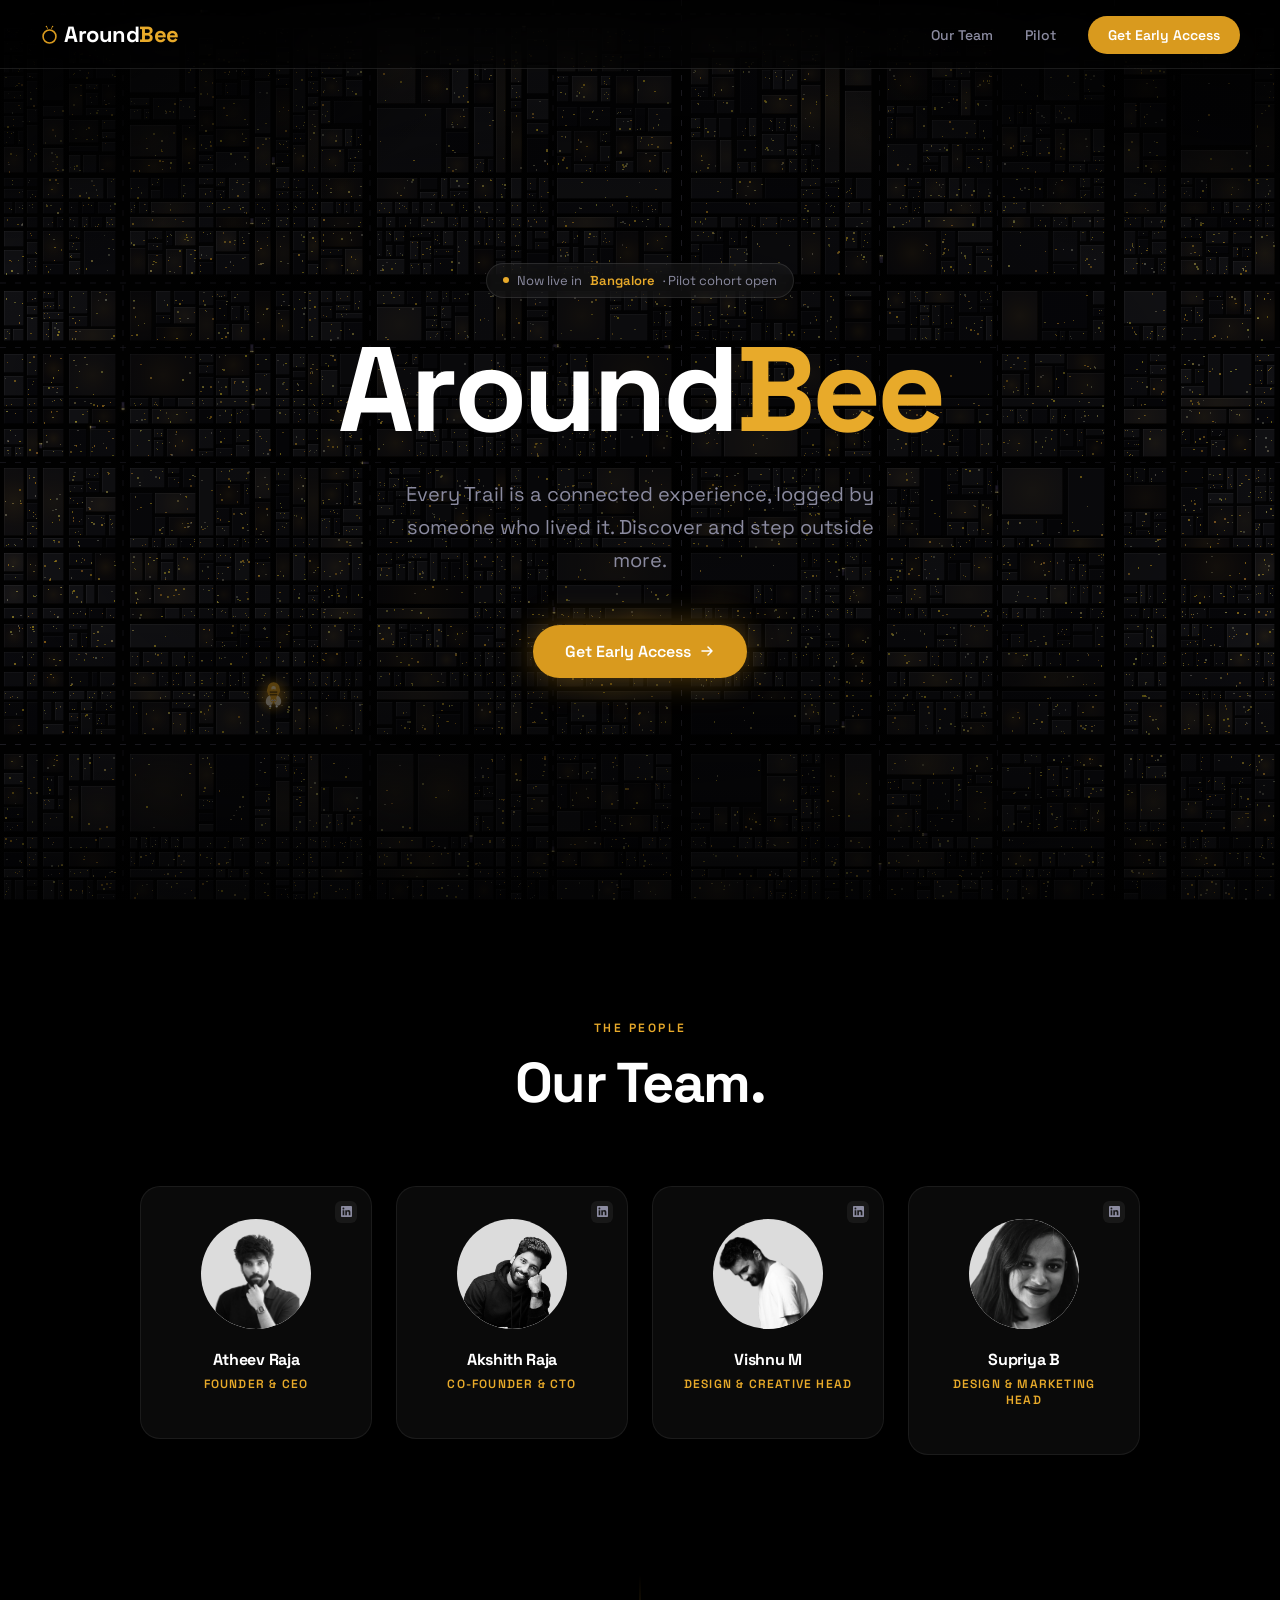
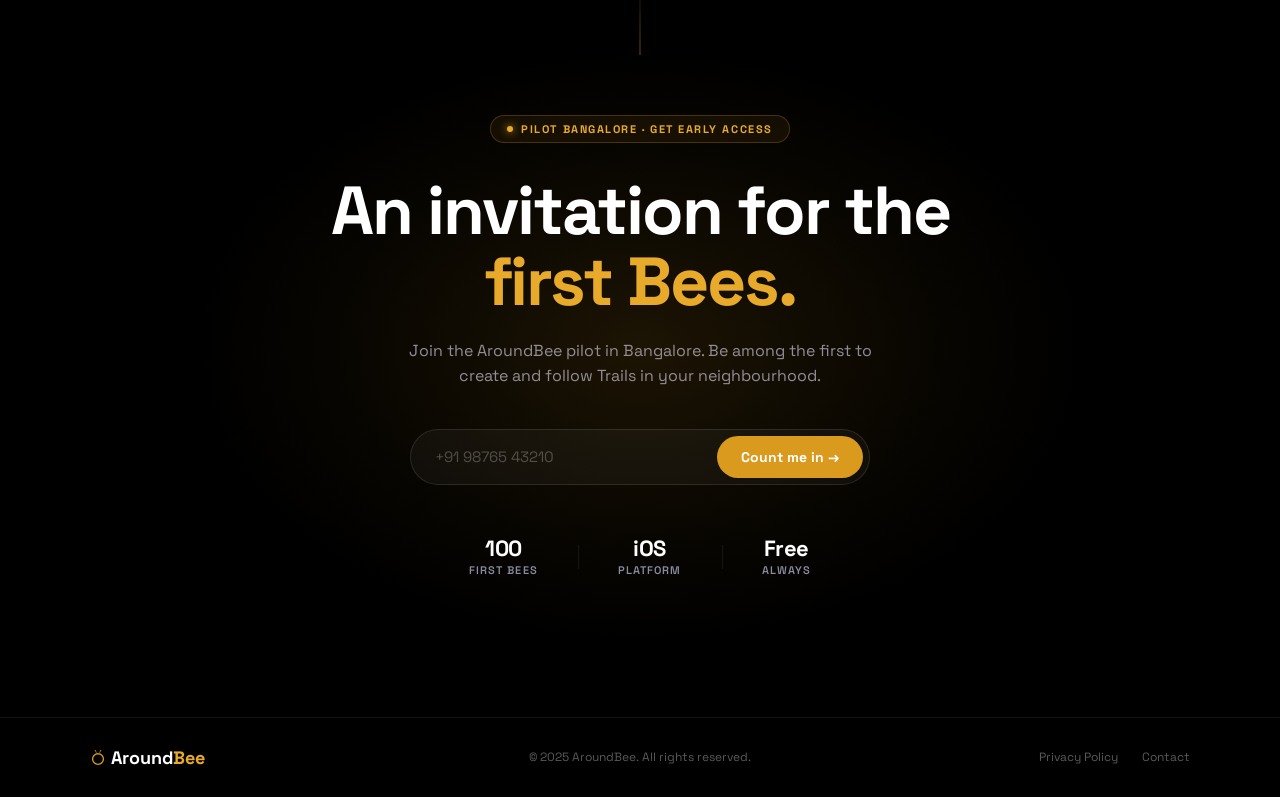
==== index.html @ 1e664804 "Make team cards clickable links to LinkedIn with small icon badge Co-Authored-By: Claude Sonnet 4.6 " ====
<!DOCTYPE html>
<html lang="en">
<head>
  <meta charset="UTF-8" />
  <meta name="viewport" content="width=device-width, initial-scale=1.0" />
  <title>AroundBee</title>
  <meta name="description" content="AroundBee turns city discovery into lived, reusable Trails. Hyperlocal. Trust-first. Built for Bangalore." />
  <link rel="icon" href="aroundbee-mark.svg" type="image/svg+xml" />
  <link rel="preconnect" href="https://fonts.googleapis.com" />
  <link rel="preconnect" href="https://fonts.gstatic.com" crossorigin />
  <link rel="preload" href="https://fonts.googleapis.com/css2?family=Space+Grotesk:wght@400;600;700&display=swap" as="style" onload="this.onload=null;this.rel='stylesheet'" />
  <noscript><link href="https://fonts.googleapis.com/css2?family=Space+Grotesk:wght@400;600;700&display=swap" rel="stylesheet" /></noscript>
  <style>
    *, *::before, *::after { box-sizing: border-box; margin: 0; padding: 0; }

    :root {
      --black:        #000000;
      --charcoal:     #110c20;
      --dark-gray:    #1c1535;
      --medium-gray:  #8b8ba0;
      --light-gray:   #e8e8f0;
      --white:        #ffffff;
      --purple:       #D99A1E;
      --purple-bright:#E8AA2A;
      --purple-dim:   rgba(217, 154, 30, 0.12);
      --purple-mid:   rgba(217, 154, 30, 0.4);
      --purple-glow:  rgba(217, 154, 30, 0.6);
      --glass-bg:     rgba(255,255,255,0.05);
      --glass-border: rgba(255,255,255,0.10);
      --radius-sm:    8px;
      --radius-md:    16px;
      --radius-lg:    24px;
    }

    html { scroll-behavior: smooth; }

    body {
      font-family: 'Space Grotesk', sans-serif;
      background: var(--black);
      color: var(--white);
      overflow-x: hidden;
      -webkit-font-smoothing: antialiased;
    }

    /* ─── NAV ─────────────────────────────────────────── */
    nav {
      position: fixed;
      top: 0; left: 0; right: 0;
      z-index: 100;
      display: flex;
      align-items: center;
      justify-content: space-between;
      padding: 20px 40px;
      background: rgba(0,0,0,0.5);
      backdrop-filter: blur(24px);
      -webkit-backdrop-filter: blur(24px);
      border-bottom: 1px solid var(--glass-border);
    }

    .nav-logo {
      display: flex;
      align-items: center;
      gap: 5px;
      font-size: 22px;
      font-weight: 700;
      letter-spacing: -0.5px;
      color: var(--white);
      text-decoration: none;
      white-space: nowrap;
    }

    .nav-logo img { height: 22px; width: auto; display: block; }

    .nav-logo .bee { color: var(--purple-bright); }

    .nav-links {
      display: flex;
      gap: 32px;
      list-style: none;
    }

    .nav-links a {
      color: var(--medium-gray);
      text-decoration: none;
      font-size: 14px;
      font-weight: 500;
      transition: color 0.2s;
    }

    .nav-links a:hover { color: var(--white); }

    .nav-cta {
      background: var(--purple) !important;
      color: var(--white) !important;
      padding: 10px 20px;
      border-radius: 100px;
      font-weight: 600 !important;
      font-size: 14px !important;
      text-decoration: none;
      transition: opacity 0.2s !important;
    }

    .nav-cta:hover { opacity: 0.85; }

    /* ─── HERO ────────────────────────────────────────── */
    .hero {
      position: relative;
      min-height: 100vh;
      display: flex;
      flex-direction: column;
      align-items: center;
      justify-content: center;
      text-align: center;
      padding: 120px 24px 80px;
      overflow: hidden;
      background-image:
        linear-gradient(rgba(255,255,255,0.032) 1px, transparent 1px),
        linear-gradient(90deg, rgba(255,255,255,0.032) 1px, transparent 1px);
      background-size: 80px 80px;
    }

    #hero-canvas {
      position: absolute;
      inset: 0;
      width: 100%;
      height: 100%;
      z-index: 0;
    }

    /* Vignette overlay — corners, edges, and subtle centre darkening */
    .hero-vignette {
      position: absolute;
      inset: 0;
      z-index: 1;
      background:
        radial-gradient(ellipse 55% 45% at 0% 0%,   rgba(0,0,0,0.88) 0%, rgba(0,0,0,0.55) 40%, transparent 70%),
        radial-gradient(ellipse 55% 45% at 100% 0%,  rgba(0,0,0,0.88) 0%, rgba(0,0,0,0.55) 40%, transparent 70%),
        radial-gradient(ellipse 110% 100% at 50% 50%, rgba(0,0,0,0.60) 0%, rgba(0,0,0,0.52) 35%, rgba(0,0,0,0.28) 60%, transparent 78%, rgba(0,0,0,0.82) 100%),
        linear-gradient(to bottom, rgba(0,0,0,0.35) 0%, transparent 28%, transparent 68%, rgba(0,0,0,0.70) 100%);
      pointer-events: none;
    }

    .hero-content {
      position: relative;
      z-index: 2;
      display: flex;
      flex-direction: column;
      align-items: center;
    }

    .hero-badge {
      display: inline-flex;
      align-items: center;
      gap: 8px;
      background: var(--glass-bg);
      border: 1px solid var(--glass-border);
      border-radius: 100px;
      padding: 8px 16px;
      font-size: 13px;
      color: var(--medium-gray);
      margin-bottom: 32px;
      backdrop-filter: blur(10px);
      opacity: 0;
      animation: fadeUp 0.6s ease forwards;
      animation-delay: 2.2s;
    }

    .hero-badge .dot {
      width: 6px; height: 6px;
      background: var(--purple-bright);
      border-radius: 50%;
      animation: pulse 2s infinite;
    }

    @keyframes pulse {
      0%,100% { opacity:1; transform:scale(1); }
      50% { opacity:0.5; transform:scale(0.8); }
    }

    /* AroundBee title — characters revealed one by one */
    .hero-title {
      font-size: clamp(64px, 10vw, 120px);
      font-weight: 700;
      letter-spacing: -4px;
      line-height: 1.0;
      margin-bottom: 28px;
      display: flex;
      flex-wrap: wrap;
      justify-content: center;
    }

    .hero-title .char {
      display: inline-block;
      opacity: 0;
      transform: translateY(40px) scale(0.9);
      animation: charReveal 0.7s cubic-bezier(0.16, 1, 0.3, 1) forwards;
    }

    .hero-title .char.purple { color: var(--purple-bright); }

    @keyframes charReveal {
      to { opacity: 1; transform: translateY(0) scale(1); }
    }

    .hero-sub {
      font-size: clamp(16px, 2vw, 20px);
      color: var(--medium-gray);
      max-width: 500px;
      line-height: 1.65;
      margin-bottom: 48px;
      opacity: 0;
      animation: fadeUp 0.7s ease forwards;
      animation-delay: 2.4s;
    }

    @keyframes fadeUp {
      from { opacity: 0; transform: translateY(16px); }
      to   { opacity: 1; transform: translateY(0); }
    }

    .hero-actions {
      display: flex;
      gap: 16px;
      flex-wrap: wrap;
      justify-content: center;
      opacity: 0;
      animation: fadeUp 0.7s ease forwards;
      animation-delay: 2.6s;
    }

    .btn-primary {
      background: var(--purple);
      color: var(--white);
      padding: 16px 32px;
      border-radius: 100px;
      font-size: 16px;
      font-weight: 600;
      text-decoration: none;
      transition: transform 0.2s, opacity 0.2s;
      display: inline-flex;
      align-items: center;
      gap: 8px;
      box-shadow: 0 0 32px var(--purple-mid);
    }

    .btn-primary:hover { transform: translateY(-2px); opacity: 0.9; }


    /* ─── BEE-SWAT GAME ──────────────────────────────── */
    .hero.game-on { cursor: none; }
    .hero.game-on a, .hero.game-on button { cursor: pointer; }

    .game-hud {
      position: absolute;
      top: 88px; right: 28px;
      z-index: 3;
      text-align: right;
      opacity: 0;
      transform: translateY(-6px);
      transition: opacity 0.4s ease, transform 0.4s ease;
      pointer-events: none;
    }
    .game-hud.show { opacity: 1; transform: none; }
    .hud-souls {
      font-size: 12px;
      font-weight: 600;
      letter-spacing: 0.03em;
      color: var(--medium-gray);
    }
    .hud-souls #hud-count { color: var(--purple-bright); font-weight: 700; }
    .hud-timer {
      font-size: 11px;
      font-weight: 600;
      color: rgba(255,255,255,0.32);
      margin-top: 4px;
      letter-spacing: 0.1em;
      font-variant-numeric: tabular-nums;
    }
    .hud-timer.low { color: #ff5d6c; }

    .game-over {
      position: absolute;
      inset: 0;
      z-index: 4;
      display: none;
      align-items: center;
      justify-content: center;
      background: rgba(0,0,0,0.5);
      backdrop-filter: blur(6px);
      -webkit-backdrop-filter: blur(6px);
    }
    .game-over.show { display: flex; }
    .game-over { cursor: default; }
    .go-card {
      background: rgba(28,21,15,0.9);
      border: 1px solid var(--purple-mid);
      border-radius: var(--radius-lg);
      padding: 36px 44px;
      text-align: center;
      box-shadow: 0 0 48px rgba(217,154,30,0.25);
    }
    .go-title { font-size: 32px; font-weight: 700; letter-spacing: -1px; margin-bottom: 10px; }
    .go-score { font-size: 14px; color: var(--medium-gray); margin-bottom: 24px; }
    .go-score b { color: var(--purple-bright); font-size: 22px; font-weight: 700; }
    .game-over.show { cursor: pointer; }
    .go-card { cursor: default; }

    /* ─── SECTION SHARED ──────────────────────────────── */
    section { padding: 100px 24px; }

    .section-label {
      font-size: 12px;
      font-weight: 600;
      letter-spacing: 2.5px;
      text-transform: uppercase;
      color: var(--purple-bright);
      margin-bottom: 16px;
    }

    .section-title {
      font-size: clamp(32px, 5vw, 56px);
      font-weight: 700;
      letter-spacing: -1.5px;
      line-height: 1.1;
      margin-bottom: 20px;
    }

    .container { max-width: 1100px; margin: 0 auto; }


    /* ─── METRIC BANNER ───────────────────────────────── */
    .metric-banner {
      padding: 140px 24px;
      text-align: center;
      position: relative;
      background: #000;
      overflow: hidden;
    }

    /* Radial purple glow behind the section */
    .metric-banner::before {
      content: '';
      position: absolute;
      left: 50%;
      top: 50%;
      transform: translate(-50%, -50%);
      width: 900px;
      height: 600px;
      background: radial-gradient(ellipse at center, rgba(217,154,30,0.13) 0%, rgba(217,154,30,0.04) 45%, transparent 70%);
      pointer-events: none;
    }

    /* Top horizontal line accent */
    .metric-banner::after {
      content: '';
      position: absolute;
      top: 0; left: 50%;
      transform: translateX(-50%);
      width: 1px;
      height: 80px;
      background: linear-gradient(to bottom, transparent, rgba(217,154,30,0.5));
      pointer-events: none;
    }

    .pilot-badge {
      display: inline-flex;
      align-items: center;
      gap: 8px;
      background: rgba(217,154,30,0.08);
      border: 1px solid rgba(217,154,30,0.25);
      border-radius: 100px;
      padding: 6px 16px;
      font-size: 11px;
      font-weight: 700;
      letter-spacing: 0.14em;
      text-transform: uppercase;
      color: var(--purple-bright);
      margin-bottom: 32px;
      position: relative;
    }

    .pilot-badge-dot {
      width: 6px;
      height: 6px;
      border-radius: 50%;
      background: var(--purple-bright);
      box-shadow: 0 0 8px var(--purple-bright);
      animation: pulse-dot 2s ease-in-out infinite;
    }

    @keyframes pulse-dot {
      0%, 100% { opacity: 1; transform: scale(1); }
      50%       { opacity: 0.5; transform: scale(0.7); }
    }

    .metric-label { font-size: 13px; color: var(--medium-gray); margin-bottom: 8px; }

    .metric-big {
      font-size: clamp(36px, 5.5vw, 68px);
      font-weight: 800;
      letter-spacing: -2px;
      line-height: 1.05;
      position: relative;
    }

    .metric-big .purple { color: var(--purple-bright); }

    .metric-desc {
      font-size: 16px;
      color: var(--medium-gray);
      margin-top: 20px;
      max-width: 480px;
      margin-left: auto;
      margin-right: auto;
      line-height: 1.6;
    }

    /* Pill form */
    .pilot-form-wrap {
      display: flex;
      align-items: center;
      max-width: 460px;
      margin: 40px auto 0;
      background: rgba(255,255,255,0.04);
      border: 1px solid rgba(255,255,255,0.1);
      border-radius: 100px;
      padding: 6px 6px 6px 24px;
      transition: border-color 0.3s;
      position: relative;
    }
    .pilot-form-wrap:focus-within {
      border-color: rgba(217,154,30,0.5);
      box-shadow: 0 0 0 4px rgba(217,154,30,0.08);
    }
    .pilot-form-wrap input {
      flex: 1;
      background: transparent;
      border: none;
      outline: none;
      font-size: 15px;
      font-family: inherit;
      color: #fff;
      padding: 8px 0;
    }
    .pilot-form-wrap input::placeholder { color: rgba(255,255,255,0.25); }
    .pilot-form-wrap .btn-pill {
      background: var(--purple);
      color: #fff;
      border: none;
      border-radius: 100px;
      padding: 12px 24px;
      font-size: 14px;
      font-weight: 700;
      font-family: inherit;
      cursor: pointer;
      white-space: nowrap;
      transition: background 0.2s, box-shadow 0.2s;
      flex-shrink: 0;
    }
    .pilot-form-wrap .btn-pill:hover {
      background: var(--purple-bright);
      box-shadow: 0 0 24px rgba(217,154,30,0.5);
    }

    /* Stats strip */
    .pilot-stats-strip {
      display: inline-flex;
      gap: 40px;
      margin-top: 52px;
      position: relative;
    }
    .pilot-stat-item {
      display: flex;
      flex-direction: column;
      align-items: center;
      gap: 4px;
    }
    .pilot-stat-item + .pilot-stat-item::before {
      content: '';
      position: absolute;
      left: 0; top: 50%;
      width: 1px; height: 24px;
      background: rgba(255,255,255,0.07);
      transform: translateY(-50%);
    }
    .pstat-num {
      font-size: 22px;
      font-weight: 800;
      color: #fff;
      letter-spacing: -0.5px;
      line-height: 1;
    }
    .pstat-label {
      font-size: 11px;
      color: #8b8ba0;
      text-transform: uppercase;
      letter-spacing: 0.1em;
      font-weight: 600;
    }

/* ─── FOOTER ──────────────────────────────────────── */
    footer { border-top: 1px solid rgba(255,255,255,0.07); padding: 28px 40px; }

    .footer-inner {
      max-width: 1100px;
      margin: 0 auto;
      display: grid;
      grid-template-columns: 1fr auto 1fr;
      align-items: center;
    }

    .footer-logo { display: flex; align-items: center; gap: 5px; font-size: 18px; font-weight: 700; }
    .footer-logo img { height: 18px; width: auto; display: block; }
    .footer-logo .bee { color: var(--purple-bright); }

    .footer-copy { font-size: 12px; color: rgba(255,255,255,0.35); text-align: center; }

    .footer-links { display: flex; gap: 24px; justify-content: flex-end; }
    .footer-links a { font-size: 12px; color: rgba(255,255,255,0.35); text-decoration: none; transition: color 0.2s; }
    .footer-links a:hover { color: var(--white); }

    /* ─── TEAM ───────────────────────────────────────── */
    .team-section {
      background: #000;
      padding: 120px 40px;
    }
    .team-header {
      text-align: center;
      margin-bottom: 72px;
    }
    .team-grid {
      display: grid;
      grid-template-columns: repeat(4, 1fr);
      gap: 24px;
      max-width: 1000px;
      margin: 0 auto;
    }
    .team-card {
      background: #0a0a0a;
      border: 1px solid rgba(255,255,255,0.07);
      border-radius: 20px;
      padding: 32px 24px;
      text-align: center;
      transition: border-color 0.3s ease, transform 0.3s ease;
    }
    .team-card:hover {
      border-color: rgba(217,154,30,0.3);
      transform: translateY(-4px);
    }
    .team-avatar {
      width: 110px;
      height: 110px;
      border-radius: 50%;
      background: #dcdcdc;
      border: none;
      margin: 0 auto 20px;
      display: flex;
      align-items: center;
      justify-content: center;
      font-size: 22px;
      font-weight: 700;
      color: #555;
      letter-spacing: -1px;
      overflow: hidden;
    }
    .team-avatar img {
      width: 100%;
      height: 100%;
      object-fit: cover;
      object-position: top center;
      border-radius: 50%;
      filter: none;
      display: block;
    }
    .team-name {
      font-size: 16px;
      font-weight: 700;
      color: #fff;
      margin-bottom: 6px;
      letter-spacing: -0.02em;
    }
    .team-role {
      font-size: 12px;
      font-weight: 600;
      color: var(--purple-bright);
      text-transform: uppercase;
      letter-spacing: 0.1em;
      margin-bottom: 14px;
    }

    .team-card-link { text-decoration: none; color: inherit; display: block; }
    .team-card-link:hover .team-card { border-color: rgba(217,154,30,0.3); transform: translateY(-4px); }

    .team-linkedin-icon {
      position: absolute;
      top: 14px; right: 14px;
      width: 22px; height: 22px;
      background: rgba(255,255,255,0.06);
      border-radius: 6px;
      display: flex; align-items: center; justify-content: center;
      color: var(--medium-gray);
      transition: background 0.2s, color 0.2s;
    }
    .team-card-link:hover .team-linkedin-icon { background: var(--purple); color: #fff; }
    .team-card { position: relative; }

    /* ─── SCROLL FADE ─────────────────────────────────── */
    .fade-in {
      opacity: 0;
      transform: translateY(24px);
      transition: opacity 0.6s ease, transform 0.6s ease;
      will-change: opacity, transform;
    }
    .fade-in.visible { opacity: 1; transform: none; will-change: auto; }

    /* ─── CONTENT VISIBILITY ──────────────────────────── */
    .team-section  { content-visibility: auto; contain-intrinsic-size: 0 600px; }
    .metric-banner { content-visibility: auto; contain-intrinsic-size: 0 700px; }

    /* ─── REDUCED MOTION ──────────────────────────────── */
    @media (prefers-reduced-motion: reduce) {
      *, *::before, *::after {
        animation-duration: 0.01ms !important;
        animation-iteration-count: 1 !important;
        transition-duration: 0.01ms !important;
      }
      .hero-title .char { opacity: 1; transform: none; }
      .hero-badge, .hero-sub, .hero-actions { opacity: 1; transform: none; }
      .fade-in { opacity: 1; transform: none; }
    }

    /* ─── HAMBURGER ──────────────────────────────────── */
    .nav-hamburger {
      display: none;
      flex-direction: column;
      justify-content: center;
      gap: 5px;
      width: 36px;
      height: 36px;
      background: none;
      border: none;
      cursor: pointer;
      padding: 4px;
      z-index: 200;
    }
    .nav-hamburger span {
      display: block;
      height: 2px;
      width: 100%;
      background: var(--white);
      border-radius: 2px;
      transition: transform 0.25s, opacity 0.25s;
      transform-origin: center;
    }
    .nav-hamburger.open span:nth-child(1) { transform: translateY(7px) rotate(45deg); }
    .nav-hamburger.open span:nth-child(2) { opacity: 0; }
    .nav-hamburger.open span:nth-child(3) { transform: translateY(-7px) rotate(-45deg); }

    /* Mobile drawer */
    .nav-drawer {
      display: none;
      position: fixed;
      top: 0; left: 0; right: 0; bottom: 0;
      background: rgba(0,0,0,0.97);
      z-index: 150;
      flex-direction: column;
      align-items: center;
      justify-content: center;
      gap: 32px;
      backdrop-filter: blur(20px);
    }
    .nav-drawer.open { display: flex; }
    .nav-drawer a {
      font-size: 28px;
      font-weight: 700;
      color: var(--white);
      text-decoration: none;
      letter-spacing: -0.5px;
      transition: color 0.2s;
    }
    .nav-drawer a:hover { color: var(--purple-bright); }
    .nav-drawer .drawer-cta {
      background: var(--purple);
      color: var(--white) !important;
      padding: 16px 36px;
      border-radius: 100px;
      font-size: 18px !important;
    }

    /* ─── RESPONSIVE ──────────────────────────────────── */
    @media (max-width: 768px) {
      nav { padding: 16px 20px; }
      .nav-links { display: none; }
      .nav-hamburger { display: flex; }

      section { padding: 72px 20px; }

      .hero { padding: 110px 28px 80px; }
      .hero-title { font-size: 44px; letter-spacing: -1.5px; margin-bottom: 20px; }
      .hero-badge { font-size: 12px; padding: 6px 14px; margin-bottom: 24px; }
      .hero-sub { font-size: 15px; max-width: 320px; margin-bottom: 36px; }
      .hero-actions { gap: 12px; }
      .btn-primary { padding: 13px 22px; font-size: 14px; }

      .team-section { padding: 80px 20px; }
      .team-grid { grid-template-columns: 1fr 1fr; gap: 16px; }
      .team-header { margin-bottom: 40px; }
      .team-avatar { width: 80px; height: 80px; }
      .team-card { padding: 24px 16px; }
      .team-name { font-size: 14px; }
      .team-role { font-size: 11px; }

      .metric-banner { padding: 64px 24px; }
      .metric-desc { font-size: 14px; max-width: 280px; margin-bottom: 28px; }

      .pilot-form-wrap {
        flex-direction: column;
        background: none;
        border: none;
        border-radius: 0;
        padding: 0;
        align-items: stretch;
        gap: 12px;
        box-shadow: none;
        max-width: 320px;
      }
      .pilot-form-wrap:focus-within { box-shadow: none; }
      .pilot-form-wrap input {
        padding: 16px 20px;
        font-size: 18px;
        background: rgba(255,255,255,0.06);
        border: 1.5px solid rgba(217,154,30,0.4);
        border-radius: 14px;
        color: #fff;
        text-align: center;
        letter-spacing: 0.04em;
      }
      .pilot-form-wrap input:focus { border-color: rgba(217,154,30,0.9); outline: none; background: rgba(217,154,30,0.06); }
      .pilot-form-wrap .btn-pill {
        border-radius: 100px;
        padding: 12px 24px;
        font-size: 14px;
        font-weight: 600;
        background: transparent;
        border: 1px solid rgba(255,255,255,0.18);
        color: rgba(255,255,255,0.7);
        box-shadow: none;
        text-align: center;
      }
      .pilot-form-wrap .btn-pill:hover { background: var(--purple); border-color: var(--purple); color: #fff; }

      .pilot-stats-strip { gap: 20px; flex-wrap: wrap; justify-content: center; }
      .pilot-stat-item + .pilot-stat-item { padding-left: 0 !important; }
      .pilot-stat-item + .pilot-stat-item::before { display: none; }

      .footer-inner { grid-template-columns: 1fr; gap: 12px; text-align: center; }
      .footer-logo { justify-content: center; }
      .footer-links { justify-content: center; flex-wrap: wrap; }
    }

    @media (max-width: 380px) {
      .hero-title { font-size: 52px; }
      .team-grid { grid-template-columns: 1fr; }
    }
  </style>
</head>
<body>

  <!-- NAV -->
  <nav>
    <a href="#" class="nav-logo"><img src="aroundbee-mark.svg" alt="AroundBee mark" /><span>Around<span class="bee">Bee</span></span></a>
    <ul class="nav-links">
      <li><a href="#team">Our Team</a></li>
      <li><a href="#pilot">Pilot</a></li>
      <li><a href="#pilot" class="nav-cta">Get Early Access</a></li>
    </ul>
    <button class="nav-hamburger" id="nav-hamburger" aria-label="Open menu">
      <span></span><span></span><span></span>
    </button>
  </nav>

  <!-- Mobile nav drawer -->
  <div class="nav-drawer" id="nav-drawer">
    <a href="#team" class="drawer-link">Our Team</a>
    <a href="#pilot" class="drawer-link">Pilot</a>
    <a href="#pilot" class="drawer-cta">Get Early Access</a>
  </div>

  <!-- HERO -->
  <section class="hero" id="hero">
    <canvas id="hero-canvas"></canvas>
    <div class="hero-vignette"></div>

    <div class="game-hud" id="game-hud" aria-hidden="true">
      <div class="hud-souls">Unfulfilled Bee Souls: <span id="hud-count">0</span></div>
      <div class="hud-timer" id="hud-timer">2:00</div>
    </div>

    <div class="game-over" id="game-over">
      <div class="go-card">
        <div class="go-title">Game Over</div>
        <div class="go-score">Unfulfilled Souls: <b id="go-count">0</b></div>
      </div>
    </div>

    <div class="hero-content">
      <div class="hero-badge">
        <span class="dot"></span>
        Now live in <span style="color:var(--purple-bright);font-weight:600;">Bangalore</span> · Pilot cohort open
      </div>

      <h1 class="hero-title" id="hero-title"></h1>

      <p class="hero-sub">
        Every Trail is a connected experience, logged by someone who lived it. Discover and step outside more.
      </p>

      <div class="hero-actions">
        <a href="#pilot" class="btn-primary">
          Get Early Access
          <svg width="16" height="16" viewBox="0 0 16 16" fill="none">
            <path d="M3 8h10M9 4l4 4-4 4" stroke="currentColor" stroke-width="1.5" stroke-linecap="round" stroke-linejoin="round"/>
          </svg>
        </a>
      </div>
    </div>

  </section>


  <!-- TEAM -->
  <section class="team-section" id="team">
    <div class="team-header fade-in">
      <p class="section-label">The People</p>
      <h2 class="section-title">Our Team.</h2>
    </div>
    <div class="team-grid">

      <a href="https://www.linkedin.com/in/atheev-raja-92a42a11a/" target="_blank" rel="noopener" class="team-card-link fade-in">
        <div class="team-card">
          <div class="team-linkedin-icon"><svg width="11" height="11" viewBox="0 0 24 24" fill="currentColor"><path d="M20.447 20.452h-3.554v-5.569c0-1.328-.027-3.037-1.852-3.037-1.853 0-2.136 1.445-2.136 2.939v5.667H9.351V9h3.414v1.561h.046c.477-.9 1.637-1.85 3.37-1.85 3.601 0 4.267 2.37 4.267 5.455v6.286zM5.337 7.433a2.062 2.062 0 01-2.063-2.065 2.064 2.064 0 112.063 2.065zm1.782 13.019H3.555V9h3.564v11.452zM22.225 0H1.771C.792 0 0 .774 0 1.729v20.542C0 23.227.792 24 1.771 24h20.451C23.2 24 24 23.227 24 22.271V1.729C24 .774 23.2 0 22.222 0h.003z"/></svg></div>
          <div class="team-avatar"><img src="atheev.png" alt="Atheev Raja" loading="lazy" decoding="async" /></div>
          <div class="team-name">Atheev Raja</div>
          <div class="team-role">Founder &amp; CEO</div>
        </div>
      </a>

      <a href="https://www.linkedin.com/in/akshith-raja-88094397/" target="_blank" rel="noopener" class="team-card-link fade-in">
        <div class="team-card">
          <div class="team-linkedin-icon"><svg width="11" height="11" viewBox="0 0 24 24" fill="currentColor"><path d="M20.447 20.452h-3.554v-5.569c0-1.328-.027-3.037-1.852-3.037-1.853 0-2.136 1.445-2.136 2.939v5.667H9.351V9h3.414v1.561h.046c.477-.9 1.637-1.85 3.37-1.85 3.601 0 4.267 2.37 4.267 5.455v6.286zM5.337 7.433a2.062 2.062 0 01-2.063-2.065 2.064 2.064 0 112.063 2.065zm1.782 13.019H3.555V9h3.564v11.452zM22.225 0H1.771C.792 0 0 .774 0 1.729v20.542C0 23.227.792 24 1.771 24h20.451C23.2 24 24 23.227 24 22.271V1.729C24 .774 23.2 0 22.222 0h.003z"/></svg></div>
          <div class="team-avatar"><img src="akshith.png" alt="Akshith Raja" loading="lazy" decoding="async" /></div>
          <div class="team-name">Akshith Raja</div>
          <div class="team-role">Co-Founder &amp; CTO</div>
        </div>
      </a>

      <a href="https://www.linkedin.com/in/vishnum07/" target="_blank" rel="noopener" class="team-card-link fade-in">
        <div class="team-card">
          <div class="team-linkedin-icon"><svg width="11" height="11" viewBox="0 0 24 24" fill="currentColor"><path d="M20.447 20.452h-3.554v-5.569c0-1.328-.027-3.037-1.852-3.037-1.853 0-2.136 1.445-2.136 2.939v5.667H9.351V9h3.414v1.561h.046c.477-.9 1.637-1.85 3.37-1.85 3.601 0 4.267 2.37 4.267 5.455v6.286zM5.337 7.433a2.062 2.062 0 01-2.063-2.065 2.064 2.064 0 112.063 2.065zm1.782 13.019H3.555V9h3.564v11.452zM22.225 0H1.771C.792 0 0 .774 0 1.729v20.542C0 23.227.792 24 1.771 24h20.451C23.2 24 24 23.227 24 22.271V1.729C24 .774 23.2 0 22.222 0h.003z"/></svg></div>
          <div class="team-avatar"><img src="vishnu.png" alt="Vishnu M" loading="lazy" decoding="async" /></div>
          <div class="team-name">Vishnu M</div>
          <div class="team-role">Design &amp; Creative Head</div>
        </div>
      </a>

      <a href="https://www.linkedin.com/in/supriya-bawiskar/" target="_blank" rel="noopener" class="team-card-link fade-in">
        <div class="team-card">
          <div class="team-linkedin-icon"><svg width="11" height="11" viewBox="0 0 24 24" fill="currentColor"><path d="M20.447 20.452h-3.554v-5.569c0-1.328-.027-3.037-1.852-3.037-1.853 0-2.136 1.445-2.136 2.939v5.667H9.351V9h3.414v1.561h.046c.477-.9 1.637-1.85 3.37-1.85 3.601 0 4.267 2.37 4.267 5.455v6.286zM5.337 7.433a2.062 2.062 0 01-2.063-2.065 2.064 2.064 0 112.063 2.065zm1.782 13.019H3.555V9h3.564v11.452zM22.225 0H1.771C.792 0 0 .774 0 1.729v20.542C0 23.227.792 24 1.771 24h20.451C23.2 24 24 23.227 24 22.271V1.729C24 .774 23.2 0 22.222 0h.003z"/></svg></div>
          <div class="team-avatar"><img src="Supriya.png" alt="Supriya B" loading="lazy" decoding="async" /></div>
          <div class="team-name">Supriya B</div>
          <div class="team-role">Design &amp; Marketing Head</div>
        </div>
      </a>

    </div>
  </section>

  <!-- PILOT BANNER -->
  <div class="metric-banner fade-in" id="pilot">

    <div class="pilot-badge">
      <span class="pilot-badge-dot"></span>
      Pilot Bangalore · Get Early Access
    </div>

    <div class="metric-big">
      An invitation for the<br><span class="purple">first Bees.</span>
    </div>

    <p class="metric-desc">
      Join the AroundBee pilot in Bangalore. Be among the first to create and follow Trails in your neighbourhood.
    </p>

    <form class="pilot-form-wrap" onsubmit="handleSubmit(event)">
      <input
        type="tel"
        id="phone-input-pilot"
        name="phone"
        placeholder="+91 98765 43210"
      />
      <button type="submit" class="btn-pill" id="submit-btn">Count me in →</button>
    </form>

    <div id="form-msg-pilot" style="margin-top:16px;font-size:13px;color:#E8AA2A;display:none;">
      You're on the list. We'll reach out over WhatsApp. 🐝
    </div>

    <div class="pilot-stats-strip">
      <div class="pilot-stat-item">
        <div class="pstat-num">100</div>
        <div class="pstat-label">First Bees</div>
      </div>
      <div class="pilot-stat-item" style="position:relative;padding-left:40px;">
        <div class="pstat-num">iOS</div>
        <div class="pstat-label">Platform</div>
      </div>
      <div class="pilot-stat-item" style="position:relative;padding-left:40px;">
        <div class="pstat-num">Free</div>
        <div class="pstat-label">Always</div>
      </div>
    </div>

  </div>

  <!-- FOOTER -->
  <footer>
    <div class="footer-inner">
      <div class="footer-logo"><img src="aroundbee-mark.svg" alt="AroundBee mark" /><span>Around<span class="bee">Bee</span></span></div>
      <div class="footer-copy">© 2025 AroundBee. All rights reserved.</div>
      <div class="footer-links">
        <a href="/privacy.html">Privacy Policy</a>
        <a href="mailto:aroundbeedev@gmail.com">Contact</a>
      </div>
    </div>
  </footer>

  <script>
  /* ─── MOBILE NAV ───────────────────────── */
  (function () {
    const btn    = document.getElementById('nav-hamburger');
    const drawer = document.getElementById('nav-drawer');
    function close() { btn.classList.remove('open'); drawer.classList.remove('open'); document.body.style.overflow = ''; }
    btn.addEventListener('click', function () {
      const isOpen = drawer.classList.toggle('open');
      btn.classList.toggle('open', isOpen);
      document.body.style.overflow = isOpen ? 'hidden' : '';
    });
    drawer.querySelectorAll('a').forEach(function (a) { a.addEventListener('click', close); });
  })();

  /* ──────────────────────────────────────────
     TOP-DOWN CITY — dark night, cluster roads,
     organic blocks, multi-stop BFS trail system
  ────────────────────────────────────────── */
  (function () {
    const canvas = document.getElementById('hero-canvas');
    const ctx    = canvas.getContext('2d');

    function mkRng(seed) {
      return function () {
        seed = (seed + 0x6D2B79F5) | 0;
        let t = Math.imul(seed ^ (seed >>> 15), 1 | seed);
        t = t + Math.imul(t ^ (t >>> 7), 61 | t) ^ t;
        return ((t ^ (t >>> 14)) >>> 0) / 4294967296;
      };
    }

    let W, H, dpr;
    let cityCanvas;
    let nodes = [], adj = {};
    let vRoads = [], hRoads = [];  // exposed for entity animation
    let entities = [];
    let animFrame, _lastTs = 0;

    function isMobile() { return W <= 768; }

    // ── Game state ──────────────────────────────────────
    const GAME_ENABLED  = window.matchMedia('(hover: hover) and (pointer: fine)').matches
                          && window.innerWidth > 768;
    const HIT_RADIUS    = 28;
    const GAME_DURATION = 120000; // 2 minutes

    let bees = [], beeIdSeq = 0;
    let introStarted = false, introDone = false;
    let spawnAccum = 0;
    const game  = { state: 'idle', score: 0, startT: 0 }; // 'idle' | 'playing' | 'over'
    const mouse = { x: -999, y: -999, inside: false };
    let hoverBee = null, lastSwingT = -9999;
    let audioCtx = null;

    /* ══════════════════════════════════════
       SETUP
    ══════════════════════════════════════ */
    function setup() {
      dpr = window.devicePixelRatio || 1;
      W   = canvas.offsetWidth;
      H   = canvas.offsetHeight;
      canvas.width  = W * dpr;
      canvas.height = H * dpr;
      ctx.setTransform(dpr, 0, 0, dpr, 0, 0);
      buildCity();
      initEntities();
      if (!introStarted) {
        introStarted = true;
        // First load — wait for AroundBee text to fully form (~2.2s), then spawn the first bee
        setTimeout(() => {
          const titleEl = document.getElementById('hero-title');
          const chars   = titleEl ? titleEl.querySelectorAll('.char') : [];
          let ex = W * 0.5, ey = H * 0.4;
          if (chars.length) {
            const eRect = chars[chars.length - 1].getBoundingClientRect();
            const cRect = canvas.getBoundingClientRect();
            ex = eRect.left + eRect.width * 0.5 - cRect.left;
            ey = eRect.top  - cRect.top + 16; // sit on top edge of the letter
          }
          const bee = makeBee({ fromE: true, ex, ey });
          if (bee) bees.push(bee);
          introDone = true;
        }, 2200);
      } else {
        // resize — rebuild and let the draw loop respawn into the current game state
        bees = []; introDone = true;
      }
    }

    /* ══════════════════════════════════════
       CITY GENERATOR
    ══════════════════════════════════════ */
    function buildCity() {
      const rng = mkRng(7777);
      cityCanvas        = document.createElement('canvas');
      cityCanvas.width  = W;
      cityCanvas.height = H;
      const cc          = cityCanvas.getContext('2d');

      cc.fillStyle = '#000000';
      cc.fillRect(0, 0, W, H);

      function genRoads(total) {
        const roads = []; let pos = 0;
        while (pos < total) {
          const tier = rng();
          if (tier < 0.42) {
            // Alley cluster — denser, more tiny roads between buildings
            const count = 2 + Math.floor(rng() * 4);
            for (let k = 0; k < count && pos < total; k++) {
              const rw = 2 + Math.floor(rng() * 4);
              roads.push({ pos, w: rw }); pos += rw + 8 + Math.floor(rng() * 14);
            }
            pos += 10 + Math.floor(rng() * 22);
          } else if (tier < 0.82) {
            const rw = 8 + Math.floor(rng() * 13);
            roads.push({ pos, w: rw }); pos += rw + 40 + Math.floor(rng() * 100);
          } else {
            const rw = 18 + Math.floor(rng() * 11);
            roads.push({ pos, w: rw }); pos += rw + 100 + Math.floor(rng() * 110);
          }
        }
        return roads;
      }

      vRoads = genRoads(W).map(r => ({ x: r.pos, w: r.w }));
      hRoads = genRoads(H).map(r => ({ y: r.pos, w: r.w }));

      const xDivs = new Set([0, W]);
      for (const r of vRoads) { xDivs.add(r.x); xDivs.add(r.x + r.w); }
      const yDivs = new Set([0, H]);
      for (const r of hRoads) { yDivs.add(r.y); yDivs.add(r.y + r.w); }
      const xs = [...xDivs].sort((a,b) => a-b);
      const ys = [...yDivs].sort((a,b) => a-b);
      const roadXStarts = new Set(vRoads.map(r => r.x));
      const roadYStarts = new Set(hRoads.map(r => r.y));

      for (const r of vRoads) { cc.fillStyle = '#010101'; cc.fillRect(r.x, 0, r.w, H); }
      for (const r of hRoads) { cc.fillStyle = '#010101'; cc.fillRect(0, r.y, W, r.w); }

      cc.setLineDash([6, 9]); cc.lineWidth = 1;
      for (const r of vRoads) {
        if (r.w < 8) continue;
        cc.strokeStyle = r.w >= 18 ? 'rgba(100,98,120,0.60)' : 'rgba(80,78,100,0.40)';
        cc.beginPath(); cc.moveTo(r.x+r.w/2, 0); cc.lineTo(r.x+r.w/2, H); cc.stroke();
      }
      for (const r of hRoads) {
        if (r.w < 8) continue;
        cc.strokeStyle = r.w >= 18 ? 'rgba(100,98,120,0.60)' : 'rgba(80,78,100,0.40)';
        cc.beginPath(); cc.moveTo(0, r.y+r.w/2); cc.lineTo(W, r.y+r.w/2); cc.stroke();
      }
      cc.setLineDash([]);

      for (let i = 0; i < ys.length - 1; i++) {
        const by = ys[i], bh = ys[i+1] - by;
        if (roadYStarts.has(by) || bh < 2) continue;
        for (let j = 0; j < xs.length - 1; j++) {
          const bx = xs[j], bw = xs[j+1] - bx;
          if (roadXStarts.has(bx) || bw < 2) continue;
          splitBlock(cc, bx, by, bw, bh, rng);
        }
      }

      nodes = []; adj = {};
      for (let i = 0; i < hRoads.length; i++) {
        for (let j = 0; j < vRoads.length; j++) {
          const id = i * vRoads.length + j;
          nodes[id] = { x: vRoads[j].x + vRoads[j].w/2, y: hRoads[i].y + hRoads[i].w/2 };
          adj[id] = [];
        }
      }
      for (let i = 0; i < hRoads.length; i++) {
        for (let j = 0; j < vRoads.length; j++) {
          const id = i * vRoads.length + j;
          if (j+1 < vRoads.length) { const n=id+1; adj[id].push(n); adj[n].push(id); }
          if (i+1 < hRoads.length) { const n=id+vRoads.length; adj[id].push(n); adj[n].push(id); }
        }
      }

    }

    function splitBlock(cc, x, y, w, h, rng) {
      const area = w * h;
      if (area < 200 || (w < 14 && h < 14)) { if (w>1&&h>1) drawBuilding(cc,x,y,w,h,rng); return; }
      if (rng() < (area<900?0.38:area<3000?0.18:0.06)) { drawBuilding(cc,x,y,w,h,rng); return; }
      const alleyW = area>3000 ? 4+Math.floor(rng()*2) : 2+Math.floor(rng()*2);
      if (h>w && h>alleyW+14) {
        const bias=0.22+rng()*0.56, split=Math.floor(h*bias);
        if (split<6||h-split-alleyW<6) { drawBuilding(cc,x,y,w,h,rng); return; }
        cc.fillStyle='#050506'; cc.fillRect(x,y+split,w,alleyW);
        splitBlock(cc,x,y,w,split,rng); splitBlock(cc,x,y+split+alleyW,w,h-split-alleyW,rng);
      } else if (w>alleyW+14) {
        const bias=0.22+rng()*0.56, split=Math.floor(w*bias);
        if (split<6||w-split-alleyW<6) { drawBuilding(cc,x,y,w,h,rng); return; }
        cc.fillStyle='#050506'; cc.fillRect(x+split,y,alleyW,h);
        splitBlock(cc,x,y,split,h,rng); splitBlock(cc,x+split+alleyW,y,w-split-alleyW,h,rng);
      } else { drawBuilding(cc,x,y,w,h,rng); }
    }

    function drawBuilding(cc, x, y, w, h, rng) {
      if (w<1||h<1) return;
      const v=Math.floor(rng()*22), base=10+v;
      cc.fillStyle=`rgb(${base},${base},${Math.min(base+5,40)})`;
      cc.fillRect(x,y,w,h);
      const hi=(0.04+v*0.002).toFixed(3);
      cc.fillStyle=`rgba(255,255,255,${hi})`;
      cc.fillRect(x,y,w,1); cc.fillRect(x,y,1,h);
      cc.fillStyle='rgba(0,0,0,0.6)';
      cc.fillRect(x,y+h-1,w,1); cc.fillRect(x+w-1,y,1,h);
      // ── Airplane-view city lights — window clusters ──────────────────────
      // Position-based LCG; never consumes shared rng
      if (w >= 3 && h >= 3) {
        let ws = (x * 1103515245 + y * 1664525 + 12345) >>> 0;
        const wr = () => { ws = (ws * 1664525 + 1013904223) >>> 0; return ws / 0x100000000; };

        const area = w * h;
        // Larger buildings → more windows. ~8% get none (dark building).
        const base = area > 400 ? 6 : area > 150 ? 4 : area > 60 ? 3 : 2;
        const r0 = wr();
        const numW = r0 < 0.08 ? 0 : Math.floor(base * (0.5 + r0));

        for (let i = 0; i < numW; i++) {
          const lx = x + 1 + Math.floor(wr() * Math.max(1, w - 2));
          const ly = y + 1 + Math.floor(wr() * Math.max(1, h - 2));
          // Window size: mostly 1×1, some 2×1 or 2×2 on bigger buildings
          const ww = area > 200 && wr() < 0.55 ? 2 : 1;
          const wh = area > 200 && wr() < 0.40 ? 2 : 1;
          // Warm palette: deep amber → soft yellow-white
          const tone = wr();
          let r2, g2, b2, op;
          if (tone < 0.50) {           // classic amber
            r2 = 255; g2 = 170 + Math.floor(wr()*60); b2 = 30 + Math.floor(wr()*40);
            op = 0.55 + wr() * 0.30;
          } else if (tone < 0.78) {    // warm yellow
            r2 = 255; g2 = 220 + Math.floor(wr()*35); b2 = 80 + Math.floor(wr()*60);
            op = 0.45 + wr() * 0.30;
          } else {                     // pale white-yellow (offices / fluorescent)
            r2 = 240 + Math.floor(wr()*15); g2 = 235 + Math.floor(wr()*20); b2 = 180 + Math.floor(wr()*50);
            op = 0.30 + wr() * 0.22;
          }
          cc.fillStyle = `rgba(${r2},${g2},${b2},${op.toFixed(2)})`;
          cc.fillRect(lx, ly, ww, wh);
        }

        // Soft building-wide warm bloom for large lit buildings (aerial glow effect)
        if (area > 300 && wr() < 0.60) {
          const cx = x + w / 2, cy = y + h / 2;
          const br = Math.max(w, h) * 0.7;
          const grd = cc.createRadialGradient(cx, cy, 0, cx, cy, br);
          grd.addColorStop(0,   `rgba(255,185,50,${(0.06 + wr()*0.06).toFixed(3)})`);
          grd.addColorStop(0.5, `rgba(255,160,30,${(0.02 + wr()*0.02).toFixed(3)})`);
          grd.addColorStop(1,   'rgba(255,130,20,0)');
          cc.fillStyle = grd;
          cc.fillRect(x, y, w, h);
        }
      }
    }

    /* ══════════════════════════════════════
       CITY ENTITIES — cars only
    ══════════════════════════════════════ */
    function initEntities() {
      entities = [];
      const rng2 = mkRng(3131);

      // Cars on wider roads (w >= 5)
      const carRoads = [
        ...hRoads.filter(r=>r.w>=5).map(r=>({axis:'h',center:r.y+r.w/2,w:r.w,len:W})),
        ...vRoads.filter(r=>r.w>=5).map(r=>({axis:'v',center:r.x+r.w/2,w:r.w,len:H}))
      ];
      for (let i=0; i<22; i++) {
        if (!carRoads.length) break;
        const rd = carRoads[Math.floor(rng2()*carRoads.length)];
        const dir = rng2()<0.5?1:-1;
        entities.push({ type:'car', axis:rd.axis,
          cross: rd.center + (rng2()-0.5)*rd.w*0.3,
          p: rng2()*rd.len, max:rd.len,
          speed:(0.6+rng2()*0.9)*dir,
          cLen:5+rng2()*3, cWid:2.2+rng2()*1 });
      }
    }

    function updateAndDrawEntities(dt) {
      for (const e of entities) {
        e.p += e.speed * dt;
        if (e.p > e.max+12) e.p = -12;
        if (e.p < -12)      e.p = e.max+12;

        const px = e.axis==='h' ? e.p     : e.cross;
        const py = e.axis==='h' ? e.cross : e.p;

        ctx.save();
        ctx.translate(px, py);
        if (e.axis==='v') ctx.rotate(Math.PI/2);

        // Body
        ctx.fillStyle = 'rgba(52,46,70,0.90)';
        ctx.fillRect(-e.cLen/2, -e.cWid/2, e.cLen, e.cWid);
        // Roof highlight
        ctx.fillStyle = 'rgba(68,60,90,0.75)';
        ctx.fillRect(-e.cLen/2+1, -e.cWid/2+0.4, e.cLen*0.38, e.cWid-0.8);

        // Yellow headlights at front end (dir = sign of speed)
        const fd = e.speed > 0 ? 1 : -1;
        const fx = (e.cLen/2 - 0.6) * fd;
        ctx.shadowColor = 'rgba(255,220,80,0.7)';
        ctx.shadowBlur = 4;
        ctx.fillStyle = 'rgba(255,238,140,0.92)';
        ctx.beginPath(); ctx.arc(fx, -e.cWid * 0.28, 0.75, 0, Math.PI*2); ctx.fill();
        ctx.beginPath(); ctx.arc(fx,  e.cWid * 0.28, 0.75, 0, Math.PI*2); ctx.fill();
        ctx.shadowBlur = 0;

        ctx.restore();
      }
    }

    /* ══════════════════════════════════════
       BFS — hard-avoids used edges
    ══════════════════════════════════════ */
    function bfsPathRaw(from, to) {
      if (from === to) return [from];
      const prev  = new Map([[from, -1]]);
      const queue = [from];
      while (queue.length) {
        const cur = queue.shift();
        if (cur === to) break;
        for (const nb of (adj[cur] || [])) {
          if (prev.has(nb)) continue;
          prev.set(nb, cur); queue.push(nb);
        }
      }
      if (!prev.has(to)) return null;
      const path = []; let c = to;
      while (c !== -1) { path.unshift(c); c = prev.get(c); }
      return path;
    }

    function isStraight(path) {
      if (path.length < 3) return true;
      const vl = vRoads.length;
      const firstRow = Math.floor(path[0] / vl), firstCol = path[0] % vl;
      const allSameRow = path.every(id => Math.floor(id / vl) === firstRow);
      const allSameCol = path.every(id => id % vl === firstCol);
      return allSameRow || allSameCol;
    }

    function bfsPath(from, to) {
      const direct = bfsPathRaw(from, to);
      if (!direct) return null;
      if (!isStraight(direct)) return direct;

      // Path is straight — try routing via a waypoint that forces a bend
      const vl = vRoads.length;
      const fromRow = Math.floor(from / vl), fromCol = from % vl;
      const toRow   = Math.floor(to   / vl), toCol   = to   % vl;

      // Pick a waypoint at (toRow, fromCol) or (fromRow, toCol) — the L-bend corners
      const candidates = [
        toRow   * vl + fromCol,
        fromRow * vl + toCol,
      ].filter(wp => wp !== from && wp !== to && wp >= 0 && wp < nodes.length);

      for (const wp of candidates) {
        const seg1 = bfsPathRaw(from, wp);
        if (!seg1 || seg1.length < 2) continue;
        const seg2 = bfsPathRaw(wp, to);
        if (!seg2 || seg2.length < 2) continue;
        const bent = seg1.concat(seg2.slice(1));
        if (!isStraight(bent)) return bent;
      }

      // No bent path found — fall back to direct
      return direct;
    }

    /* ══════════════════════════════════════
       CYCLE MANAGEMENT
    ══════════════════════════════════════ */
    function safeNodes() {
      const ex1=W*0.06, ex2=W*0.94, ey1=H*0.06, ey2=H*0.94;
      // On mobile, hard-exclude only the center rectangle where hero text lives
      const mz1 = H * 0.32, mz2 = H * 0.70;
      const mx1 = W * 0.20, mx2 = W * 0.80;
      const pool = nodes.map((_,i)=>i).filter(i => {
        const n = nodes[i];
        if (!( n.x>ex1&&n.x<ex2&&n.y>ey1&&n.y<ey2 )) return false;
        if (isMobile() && n.x>mx1&&n.x<mx2&&n.y>mz1&&n.y<mz2) return false;
        return true;
      });
      return pool.length >= 4 ? pool : nodes.map((_,i)=>i);
    }

    // Difficulty scales with elapsed game time (0 → 1 over 2 minutes)
    function difficulty() {
      const f = Math.min((performance.now() - game.startT) / GAME_DURATION, 1);
      return {
        f,
        maxBees:       Math.round(2 + f * 6),          // 2 → 8 concurrent
        spawnInterval: 1300 - f * 950,                 // 1300ms → 350ms
        speed:         1.7 + f * 1.6,                   // 1.7 → 3.3 (easier to hit)
        numStops:      2 + Math.floor(f * 2.99),        // 2 → 4 stops
        radius:        Math.min(W, H) * (0.16 + f * 0.20)
      };
    }

    // Build a bee with its own multi-stop trail. Returns null if no valid path.
    function makeBee(opts) {
      opts = opts || {};
      if (nodes.length < 2) return null;
      const numStops = opts.numStops || (opts.difficulty ? opts.difficulty.numStops : 3);
      const radius   = opts.radius   || (opts.difficulty ? opts.difficulty.radius   : Math.min(W,H)*0.20);

      // Soft-avoid the hero text zone so bees stay readable and clickable
      const tx1=W*0.28, tx2=W*0.72, ty1=H*0.26, ty2=H*0.66;
      const inText = i => { const n=nodes[i]; return n.x>tx1&&n.x<tx2&&n.y>ty1&&n.y<ty2; };
      let pool = safeNodes().filter(i => !inText(i));
      if (pool.length < 4) pool = safeNodes();

      const startNode = pool[Math.floor(Math.random() * pool.length)];
      const origin    = nodes[startNode];
      const stops     = [startNode];
      const usedLocal = new Set([startNode]);

      for (let s = 1; s < numStops; s++) {
        const inRange = pool.filter(i => {
          if (usedLocal.has(i)) return false;
          const nd=nodes[i], dx=nd.x-origin.x, dy=nd.y-origin.y;
          return Math.sqrt(dx*dx+dy*dy) <= radius;
        });
        if (!inRange.length) break;
        const n = inRange[Math.floor(Math.random() * inRange.length)];
        usedLocal.add(n); stops.push(n);
      }
      if (stops.length < 2) return null;

      let fullPath = []; const stopIndices = [];
      for (let s = 0; s < stops.length - 1; s++) {
        const seg = bfsPath(stops[s], stops[s+1]);
        if (!seg || seg.length < 2) return null;
        if (s === 0) { fullPath = fullPath.concat(seg); stopIndices.push(0); }
        else          { fullPath = fullPath.concat(seg.slice(1)); }
        stopIndices.push(fullPath.length - 1);
      }

      const sn    = nodes[fullPath[0]];
      const speed = opts.speed || (opts.difficulty ? opts.difficulty.speed
                                                    : (opts.idle || opts.fromE ? 1.8 : 2.0));
      const bee = {
        id: beeIdSeq++, fullPath, stopIndices,
        segIdx: 0, segProgress: 0,
        reachedStops: [{ x:sn.x, y:sn.y, t:Date.now() }], segs: [],
        x: sn.x, y: sn.y, angle: -Math.PI/2,
        spawnT: performance.now(), speed,
        phase: 'run', tween: null, perchUntil: 0,
        paused: false, pauseUntil: 0,
        state: 'alive', alpha: 1, splash: null, doneT: 0, deadT: 0,
        idle: !!opts.idle
      };

      if (opts.fromE) {
        // Intro bee: perches on the "e", then flies to its trail start
        bee.x = opts.ex; bee.y = opts.ey; bee.angle = 0;
        bee.phase = 'perch';
        bee.perchUntil = performance.now() + 450;
        bee.spawnT = 0; // already visible — skip pop-in
      }
      return bee;
    }

    /* ══════════════════════════════════════
       BEE UPDATE — perch → flyin → run
    ══════════════════════════════════════ */
    function updateBee(bee, dt, ts) {
      if (bee.state !== 'alive') return;

      if (bee.phase === 'perch') {
        if (ts >= bee.perchUntil) {
          const s = nodes[bee.fullPath[0]];
          bee.tween = { x0:bee.x, y0:bee.y, x1:s.x, y1:s.y, t0:ts, dur:600 };
          bee.phase = 'flyin';
        }
        return;
      }

      if (bee.phase === 'flyin') {
        const p  = Math.min((ts - bee.tween.t0) / bee.tween.dur, 1);
        const ep = p < 1 ? p * p * (3 - 2 * p) : 1; // smoothstep
        const dx = bee.tween.x1 - bee.tween.x0, dy = bee.tween.y1 - bee.tween.y0;
        if (dx || dy) bee.angle = Math.atan2(dy, dx) + Math.PI/2;
        bee.x = bee.tween.x0 + dx * ep;
        bee.y = bee.tween.y0 + dy * ep;
        if (p >= 1) { bee.tween = null; bee.phase = 'run'; }
        return;
      }

      // phase 'run'
      if (bee.paused) { if (Date.now() >= bee.pauseUntil) bee.paused = false; else return; }
      const fp = bee.fullPath; let si = bee.segIdx;
      if (si >= fp.length - 1) return;

      const fn = nodes[fp[si]], tn = nodes[fp[si+1]];
      const dx = tn.x-fn.x, dy = tn.y-fn.y;
      const segLen = Math.sqrt(dx*dx+dy*dy) || 1;
      if (dx || dy) bee.angle = Math.atan2(dy, dx) + Math.PI/2;
      bee.segProgress += (bee.speed * dt) / segLen;

      if (bee.segProgress >= 1) {
        bee.segs.push({ x1:fn.x, y1:fn.y, x2:tn.x, y2:tn.y });
        bee.segIdx++; bee.segProgress = 0; si = bee.segIdx;
        bee.x = tn.x; bee.y = tn.y;
        if (bee.stopIndices.includes(si)) {
          bee.reachedStops.push({ x:tn.x, y:tn.y, t:Date.now() });
          bee.paused = true; bee.pauseUntil = Date.now() + 250;
        }
        if (si >= fp.length - 1) {
          if (!bee.reachedStops.some(s => s.x===tn.x && s.y===tn.y))
            bee.reachedStops.push({ x:tn.x, y:tn.y, t:Date.now() });
          bee.state = 'done'; bee.doneT = ts; // trail fulfilled — bee got away
        }
      } else {
        bee.x = fn.x + dx * bee.segProgress;
        bee.y = fn.y + dy * bee.segProgress;
      }
    }

    /* ══════════════════════════════════════
       GAME FLOW — swat, score, timer
    ══════════════════════════════════════ */
    function killBee(b) {
      if (!b || b.state !== 'alive') return;
      b.state = 'dead'; b.deadT = performance.now();
      b.splash = {
        t0: performance.now(),
        parts: Array.from({ length: 11 }, () => ({
          a: Math.random() * Math.PI * 2,
          v: 0.7 + Math.random() * 2.0,
          r: 1.2 + Math.random() * 2.6
        }))
      };
      playSplat();
      if (game.state === 'idle') startGame();
      if (game.state === 'playing') { game.score++; updateHud(); }
      hoverBee = null;
    }

    function startGame() {
      game.state = 'playing';
      game.startT = performance.now();
      spawnAccum = 0;
      showHud(); updateTimer(GAME_DURATION);
    }

    function endGame() {
      game.state = 'over';
      updateTimer(0);
      const goCount = document.getElementById('go-count');
      if (goCount) goCount.textContent = game.score;
      const go = document.getElementById('game-over');
      if (go) go.classList.add('show');
      // Hide HUD and restore normal cursor — game is done
      const hud = document.getElementById('game-hud');
      if (hud) hud.classList.remove('show');
      document.getElementById('hero').classList.remove('game-on');
    }

    /* ── HUD ── */
    function updateHud() {
      const el = document.getElementById('hud-count');
      if (el) el.textContent = game.score;
    }
    function showHud() {
      const el = document.getElementById('game-hud');
      if (el) el.classList.add('show');
    }
    function updateTimer(ms) {
      const el = document.getElementById('hud-timer');
      if (!el) return;
      const s  = Math.max(0, Math.ceil(ms / 1000));
      const m  = Math.floor(s / 60);
      const ss = String(s % 60).padStart(2, '0');
      el.textContent = m + ':' + ss;
      el.classList.toggle('low', s <= 30);
    }

    /* ── Splat sound — soft synthesized squelch ── */
    function playSplat() {
      try {
        if (!audioCtx) audioCtx = new (window.AudioContext || window.webkitAudioContext)();
        if (audioCtx.state === 'suspended') audioCtx.resume();
        const t = audioCtx.currentTime + 0.04; // small offset — Safari needs time to resume

        // Low pitched-down "thunk"
        const o = audioCtx.createOscillator(), g = audioCtx.createGain();
        o.type = 'sine';
        o.frequency.setValueAtTime(430, t);
        o.frequency.exponentialRampToValueAtTime(90, t + 0.12);
        g.gain.setValueAtTime(0.0001, t);
        g.gain.exponentialRampToValueAtTime(0.20, t + 0.012);
        g.gain.exponentialRampToValueAtTime(0.0001, t + 0.18);
        o.connect(g).connect(audioCtx.destination);
        o.start(t); o.stop(t + 0.2);

        // Wet noise squelch
        const dur = 0.12;
        const buf = audioCtx.createBuffer(1, Math.floor(audioCtx.sampleRate * dur), audioCtx.sampleRate);
        const data = buf.getChannelData(0);
        for (let i = 0; i < data.length; i++) data[i] = (Math.random()*2-1) * Math.pow(1 - i/data.length, 2);
        const n  = audioCtx.createBufferSource(); n.buffer = buf;
        const nf = audioCtx.createBiquadFilter(); nf.type = 'bandpass'; nf.frequency.value = 1100; nf.Q.value = 0.8;
        const ng = audioCtx.createGain();
        ng.gain.setValueAtTime(0.16, t);
        ng.gain.exponentialRampToValueAtTime(0.0001, t + dur);
        n.connect(nf).connect(ng).connect(audioCtx.destination);
        n.start(t); n.stop(t + dur);
      } catch (e) { /* audio unavailable — game still works */ }
    }

    /* ══════════════════════════════════════
       DRAW LOOP
    ══════════════════════════════════════ */
    function draw(ts) {
      const rawDelta = _lastTs ? (ts - _lastTs) : 16;
      const dt = _lastTs ? Math.min(rawDelta / 16.67, 3.0) : 1.0;
      _lastTs = ts || performance.now();

      ctx.clearRect(0, 0, W, H);
      ctx.drawImage(cityCanvas, 0, 0, W, H);
      updateAndDrawEntities(dt);
      ctx.lineCap = 'round'; ctx.lineJoin = 'round';

      // ── Spawning & timer ──
      const aliveCount = bees.reduce((c,b) => c + (b.state === 'alive' ? 1 : 0), 0);
      if (game.state === 'idle' && introDone) {
        if (aliveCount === 0) { const b = makeBee({ idle: true }); if (b) bees.push(b); }
      } else if (game.state === 'playing') {
        const d = difficulty();
        spawnAccum += rawDelta;
        if (spawnAccum >= d.spawnInterval && aliveCount < d.maxBees) {
          spawnAccum = 0; const b = makeBee({ difficulty: d }); if (b) bees.push(b);
        }
        const remaining = GAME_DURATION - (ts - game.startT);
        if (remaining <= 0) endGame(); else updateTimer(remaining);
      }

      // ── Update + draw each bee's trail ──
      const doneHold = game.state === 'playing' ? 350 : 2200;
      for (const b of bees) {
        if (b.state === 'alive') updateBee(b, dt, ts);

        if (b.state === 'done') { if (ts - b.doneT > doneHold) b.alpha = Math.max(0, b.alpha - 0.02 * dt); }
        if (b.state === 'dead') { if (ts - b.deadT > 200)      b.alpha = Math.max(0, b.alpha - 0.03 * dt); }

        drawTrailData(b.segs, b.alpha);

        if (b.state === 'alive' && b.phase === 'run' && !b.paused
            && b.segIdx < b.fullPath.length - 1 && b.segProgress > 0) {
          const fn = nodes[b.fullPath[b.segIdx]];
          drawLeadingGlow([{ x1:fn.x, y1:fn.y, x2:b.x, y2:b.y }], b.alpha);
        }
      }

      // ── Stop pins ──
      for (const b of bees) {
        for (const p of b.reachedStops) drawStopPin(p.x, p.y, b.alpha, p.t);
      }

      // ── Hover lock-on ──
      if (GAME_ENABLED && mouse.inside && game.state !== 'over') {
        hoverBee = null; let best = HIT_RADIUS * HIT_RADIUS;
        for (const b of bees) {
          if (b.state !== 'alive' || b.phase === 'perch') continue;
          const dx = b.x - mouse.x, dy = b.y - mouse.y;
          const d2 = dx*dx + dy*dy;
          if (d2 < best) { best = d2; hoverBee = b; }
        }
      } else hoverBee = null;

      // ── Bee sprites / splashes ──
      for (const b of bees) {
        if (b.state === 'dead') { if (b.splash) drawSplash(b, ts); }
        else if (b.state === 'alive') { drawBee(b.x, b.y, b.angle, ts, b.spawnT, b === hoverBee); }
        // 'done' bees flew off — only the fading trail remains
      }

      // ── Reticle + spatula cursor ──
      if (GAME_ENABLED && mouse.inside && game.state !== 'over') {
        if (hoverBee) drawTargetRing(hoverBee, ts);
        drawSpatula(mouse.x, mouse.y, ts);
      }

      // ── Cleanup faded bees ──
      bees = bees.filter(b => !(
        (b.state === 'done' || b.state === 'dead') && b.alpha <= 0
        && (b.state !== 'dead' || ts - b.deadT > 650)
      ));

      animFrame = requestAnimationFrame(draw);
    }

    function roundRect(c, x, y, w, h, r) {
      c.beginPath();
      c.moveTo(x+r, y);
      c.arcTo(x+w, y,   x+w, y+h, r);
      c.arcTo(x+w, y+h, x,   y+h, r);
      c.arcTo(x,   y+h, x,   y,   r);
      c.arcTo(x,   y,   x+w, y,   r);
      c.closePath();
    }

    // Amber droplet burst when a bee is splatted
    function drawSplash(b, ts) {
      const life = 650, age = ts - b.splash.t0;
      if (age > life) return;
      const fade = 1 - age / life;
      ctx.save();
      ctx.translate(b.x, b.y);
      // Central squish
      ctx.fillStyle = `rgba(217,154,30,${(0.5 * fade).toFixed(3)})`;
      ctx.beginPath();
      ctx.ellipse(0, 0, 10 * (0.6 + (age/life)*1.4), 6 * (0.6 + (age/life)*1.2), 0, 0, Math.PI*2);
      ctx.fill();
      // Droplets flung outward
      ctx.shadowColor = 'rgba(217,154,30,0.6)'; ctx.shadowBlur = 6;
      for (const d of b.splash.parts) {
        const dist = d.v * age * 0.06;
        ctx.fillStyle = `rgba(240,200,90,${fade.toFixed(3)})`;
        ctx.beginPath();
        ctx.arc(Math.cos(d.a)*dist, Math.sin(d.a)*dist, Math.max(0, d.r * fade), 0, Math.PI*2);
        ctx.fill();
      }
      ctx.shadowBlur = 0;
      ctx.restore();
    }

    // Lock-on reticle around the targetable bee
    function drawTargetRing(b, ts) {
      const R = 15 * (1 + 0.12 * Math.sin(ts * 0.012));
      ctx.save();
      ctx.translate(b.x, b.y);
      ctx.strokeStyle = 'rgba(240,200,90,0.95)';
      ctx.lineWidth = 2;
      ctx.shadowColor = 'rgba(217,154,30,0.9)'; ctx.shadowBlur = 12;
      ctx.beginPath(); ctx.arc(0, 0, R, 0, Math.PI*2); ctx.stroke();
      ctx.shadowBlur = 0;
      for (let k = 0; k < 4; k++) {
        const a = k * Math.PI/2 + Math.PI/4;
        ctx.beginPath();
        ctx.moveTo(Math.cos(a)*R, Math.sin(a)*R);
        ctx.lineTo(Math.cos(a)*(R+5), Math.sin(a)*(R+5));
        ctx.stroke();
      }
      ctx.restore();
    }

    // Plastic spatula drawn at the cursor; swings on click, lights up when armed
    function drawSpatula(x, y, ts) {
      const since = ts - lastSwingT;
      const swing = since < 170 ? Math.sin((since / 170) * Math.PI) : 0;
      const armed = !!hoverBee;

      ctx.save();
      ctx.translate(x, y);
      ctx.rotate(-0.5 + swing * 0.55); // base tilt + swat dip
      const s = armed ? 1.12 : 1.0;
      ctx.scale(s, s);

      ctx.shadowColor = 'rgba(0,0,0,0.35)';
      ctx.shadowBlur = 6; ctx.shadowOffsetX = 2; ctx.shadowOffsetY = 3;

      // Handle (runs down from the pivot)
      ctx.fillStyle = armed ? '#E8AA2A' : '#c9c9d6';
      roundRect(ctx, -3, 4, 6, 30, 3); ctx.fill();

      // Slotted head (above the pivot)
      ctx.shadowBlur = 4;
      ctx.fillStyle = armed ? '#f3d28a' : '#eef0f6';
      roundRect(ctx, -11, -22, 22, 26, 7); ctx.fill();

      // Slots
      ctx.shadowColor = 'transparent'; ctx.shadowOffsetX = 0; ctx.shadowOffsetY = 0;
      ctx.fillStyle = 'rgba(0,0,0,0.18)';
      for (let i = 0; i < 3; i++) { roundRect(ctx, -7.5 + i*5, -17, 2.4, 15, 1.2); ctx.fill(); }

      ctx.restore();
    }

    // Plain purple — completed trails and already-drawn segments of active trail
    function drawTrailData(segs, alpha) {
      if (!segs.length || alpha <= 0) return;
      const lw = isMobile() ? 1.5 : 2.5;
      ctx.lineCap = 'round'; ctx.lineJoin = 'round';
      ctx.setLineDash([lw * 1.5, lw * 3.5]);
      ctx.beginPath();
      ctx.moveTo(segs[0].x1, segs[0].y1);
      for (const s of segs) { ctx.lineTo(s.x2, s.y2); }
      ctx.strokeStyle = `rgba(217,154,30,${alpha.toFixed(3)})`;
      ctx.lineWidth   = lw;
      ctx.shadowBlur  = 0;
      ctx.stroke();
      ctx.setLineDash([]);
    }

    // Glow — only for the leading segment being drawn right now
    function drawLeadingGlow(segs, alpha) {
      if (!segs.length || alpha <= 0) return;
      const lw = isMobile() ? 1.5 : 2.5;
      ctx.lineCap = 'round'; ctx.lineJoin = 'round';
      ctx.setLineDash([lw * 1.5, lw * 3.5]);
      ctx.beginPath();
      ctx.moveTo(segs[0].x1, segs[0].y1);
      for (const s of segs) { ctx.lineTo(s.x2, s.y2); }
      // Halo
      ctx.strokeStyle = `rgba(180,120,10,${(alpha*0.30).toFixed(3)})`;
      ctx.lineWidth   = isMobile() ? 4 : 8;
      ctx.shadowColor = `rgba(217,154,30,${(alpha*0.55).toFixed(3)})`;
      ctx.shadowBlur  = isMobile() ? 10 : 18;
      ctx.stroke();
      // Mid
      ctx.strokeStyle = `rgba(217,154,30,${(alpha*0.45).toFixed(3)})`;
      ctx.lineWidth   = isMobile() ? 3 : 6;
      ctx.shadowBlur  = isMobile() ? 4 : 8;
      ctx.stroke();
      // Core
      ctx.strokeStyle = `rgba(230,170,50,${alpha.toFixed(3)})`;
      ctx.lineWidth   = lw;
      ctx.shadowColor = `rgba(230,170,50,${(alpha*0.6).toFixed(3)})`;
      ctx.shadowBlur  = 4;
      ctx.stroke();
      ctx.shadowBlur  = 0;
      ctx.setLineDash([]);
    }

    function drawBee(x, y, angle, ts, spawnT, armed) {
      const R = window.innerWidth <= 768 ? 6 : 9;
      const wing = Math.abs(Math.sin(ts * (armed ? 0.05 : 0.032))); // wing flutter 0→1
      // Pop-in scale: 0 → 1 over 220ms when bee first appears
      const age = spawnT ? ts - spawnT : 9999;
      const sc  = age < 220 ? age / 220 : 1.0;
      // Nervous shake when the spatula is locked on
      const jx = armed ? (Math.random() - 0.5) * 1.8 : 0;
      const jy = armed ? (Math.random() - 0.5) * 1.8 : 0;

      ctx.save();
      ctx.translate(x + jx, y + jy);
      ctx.rotate(angle);
      ctx.scale(sc, sc);

      // Soft purple aura
      const aura = ctx.createRadialGradient(0, 0, 0, 0, 0, R * 3.8);
      aura.addColorStop(0, 'rgba(217,154,30,0.30)');
      aura.addColorStop(1, 'rgba(217,154,30,0)');
      ctx.fillStyle = aura;
      ctx.beginPath(); ctx.arc(0, 0, R * 3.8, 0, Math.PI * 2); ctx.fill();

      ctx.shadowColor = 'rgba(217,154,30,0.85)';
      ctx.shadowBlur  = 14;

      // Wings — flutter via scaleY
      ctx.save();
      ctx.scale(1, 0.40 + wing * 0.60);
      ctx.fillStyle = 'rgba(255,255,255,0.82)';
      ctx.beginPath(); ctx.ellipse(-R*0.78, -R*1.05, R*0.68, R*1.10,  -0.22, 0, Math.PI*2); ctx.fill();
      ctx.beginPath(); ctx.ellipse( R*0.78, -R*1.05, R*0.68, R*1.10,   0.22, 0, Math.PI*2); ctx.fill();
      ctx.restore();

      // Abdomen
      ctx.fillStyle = 'rgba(217,154,30,1)';
      ctx.beginPath(); ctx.ellipse(0, R*0.28, R*0.72, R*1.0, 0, 0, Math.PI*2); ctx.fill();

      // Black stripes on abdomen
      ctx.fillStyle = 'rgba(0,0,0,0.55)';
      ctx.fillRect(-R*0.72,  R*0.02, R*1.44, R*0.30);
      ctx.fillRect(-R*0.72,  R*0.52, R*1.44, R*0.30);

      // Head
      ctx.fillStyle = 'rgba(217,154,30,1)';
      ctx.beginPath(); ctx.arc(0, -R*0.82, R*0.58, 0, Math.PI*2); ctx.fill();

      // Eyes
      ctx.shadowBlur = 0;
      ctx.fillStyle = '#fff';
      ctx.beginPath(); ctx.arc(-R*0.23, -R*0.92, R*0.19, 0, Math.PI*2); ctx.fill();
      ctx.beginPath(); ctx.arc( R*0.23, -R*0.92, R*0.19, 0, Math.PI*2); ctx.fill();
      ctx.fillStyle = 'rgba(20,5,50,0.85)';
      ctx.beginPath(); ctx.arc(-R*0.23, -R*0.92, R*0.09, 0, Math.PI*2); ctx.fill();
      ctx.beginPath(); ctx.arc( R*0.23, -R*0.92, R*0.09, 0, Math.PI*2); ctx.fill();

      // Antennae
      ctx.strokeStyle = 'rgba(255,255,255,0.92)';
      ctx.lineWidth = 0.85; ctx.lineCap = 'round';
      ctx.beginPath(); ctx.moveTo(-R*0.22, -R*1.36); ctx.lineTo(-R*0.62, -R*2.08); ctx.stroke();
      ctx.beginPath(); ctx.moveTo( R*0.22, -R*1.36); ctx.lineTo( R*0.62, -R*2.08); ctx.stroke();
      ctx.fillStyle = 'rgba(255,255,255,1)';
      ctx.beginPath(); ctx.arc(-R*0.62, -R*2.08, R*0.21, 0, Math.PI*2); ctx.fill();
      ctx.beginPath(); ctx.arc( R*0.62, -R*2.08, R*0.21, 0, Math.PI*2); ctx.fill();

      ctx.restore();
    }

    function drawStopPin(x, y, alpha, t) {
      // Damped wiggle on arrival
      const elapsed = t ? (Date.now() - t) / 1000 : 99;
      const wiggle  = elapsed < 1.6
        ? 0.30 * Math.sin(elapsed * 18) * Math.exp(-elapsed * 3.2)
        : 0;

      ctx.save();
      ctx.translate(x, y);
      ctx.rotate(wiggle);

      const R  = isMobile() ? 4.0 : 6.05;
      const cy = -R * 2.1; // circle centre above tip

      ctx.shadowColor = `rgba(217,154,30,${(alpha*0.65).toFixed(2)})`;
      ctx.shadowBlur  = 16;
      ctx.fillStyle   = `rgba(217,154,30,${alpha.toFixed(2)})`;

      // Classic teardrop pin: bezier up both sides, arc over top
      ctx.beginPath();
      ctx.moveTo(0, 0);                                                   // tip
      ctx.bezierCurveTo(-R*0.4, cy+R*1.6, -R*1.4, cy+R*0.7, -R, cy);   // left curve
      ctx.arc(0, cy, R, Math.PI, 0, false);                              // top arc L→R
      ctx.bezierCurveTo(R*1.4, cy+R*0.7, R*0.4, cy+R*1.6, 0, 0);       // right curve
      ctx.fill();

      // White inner dot
      ctx.shadowBlur  = 4;
      ctx.fillStyle   = `rgba(255,255,255,${(alpha*0.92).toFixed(2)})`;
      ctx.beginPath(); ctx.arc(0, cy, R*0.38, 0, Math.PI*2); ctx.fill();

      ctx.shadowBlur = 0;
      ctx.restore();
    }

    /* ══════════════════════════════════════
       INPUT — spatula tracking & swatting
    ══════════════════════════════════════ */
    if (GAME_ENABLED) {
      const hero = document.getElementById('hero');
      hero.classList.add('game-on');

      hero.addEventListener('mousemove', e => {
        const r = canvas.getBoundingClientRect();
        mouse.x = e.clientX - r.left;
        mouse.y = e.clientY - r.top;
        mouse.inside = true;
      });
      hero.addEventListener('mouseenter', () => { mouse.inside = true; });
      hero.addEventListener('mouseleave', () => { mouse.inside = false; hoverBee = null; });
      // Safari: warm up AudioContext on first mousemove — gives it time before first click
      let audioReady = false;
      hero.addEventListener('mousemove', () => {
        if (audioReady) return;
        try {
          if (!audioCtx) audioCtx = new (window.AudioContext || window.webkitAudioContext)();
          if (audioCtx.state === 'suspended') audioCtx.resume();
          // Play a silent 1-frame buffer — Safari "unlock" trick
          const silentBuf = audioCtx.createBuffer(1, 1, audioCtx.sampleRate);
          const silentSrc = audioCtx.createBufferSource();
          silentSrc.buffer = silentBuf;
          silentSrc.connect(audioCtx.destination);
          silentSrc.start(0);
          audioReady = true;
        } catch(_) {}
      }, { once: true });

      hero.addEventListener('mousedown', e => {
        if (e.target.closest('a, button')) return; // let links/buttons work
        if (game.state === 'over') return;
        lastSwingT = performance.now();
        if (hoverBee) killBee(hoverBee);
      });

      // Click outside the card to dismiss the Game Over overlay
      const goOverlay = document.getElementById('game-over');
      if (goOverlay) {
        goOverlay.addEventListener('click', e => {
          if (!e.target.closest('.go-card')) goOverlay.classList.remove('show');
        });
      }
    }

    setup();
    animFrame = requestAnimationFrame(draw);
    window.addEventListener('resize', () => {
      cancelAnimationFrame(animFrame);
      bees = []; hoverBee = null; spawnAccum = 0;
      setup();
      animFrame = requestAnimationFrame(draw);
    });
  })();





  /* ──────────────────────────────────────────
     AROUNDBEE TITLE ANIMATION
     Letters reveal one by one
  ────────────────────────────────────────── */
  (function () {
    const titleEl = document.getElementById('hero-title');
    const text    = 'AroundBee';
    const purple  = [6, 7, 8]; // indices of B,e,e

    text.split('').forEach((char, i) => {
      const span = document.createElement('span');
      span.className = 'char' + (purple.includes(i) ? ' purple' : '');
      span.style.animationDelay = (0.4 + i * 0.07) + 's';
      span.textContent = char === ' ' ? ' ' : char;

      titleEl.appendChild(span);
    });
  })();


  /* ──────────────────────────────────────────
     SCROLL FADE-IN
  ────────────────────────────────────────── */
  const observer = new IntersectionObserver(entries => {
    entries.forEach(e => {
      if (e.isIntersecting) {
        e.target.classList.add('visible');
        observer.unobserve(e.target);
      }
    });
  }, { threshold: 0.12 });

  document.querySelectorAll('.fade-in').forEach(el => observer.observe(el));



  /* ── FORM ── */
  async function handleSubmit(e) {
    e.preventDefault();
    const input = document.getElementById('phone-input-pilot');
    const btn   = document.getElementById('submit-btn');

    if (!input || input.value.trim().length < 8) {
      input.style.outline = '2px solid rgba(239,68,68,0.6)';
      setTimeout(() => input.style.outline = '', 2000);
      return;
    }

    btn.textContent = 'Sending…';
    btn.disabled = true;

    try {
      const res = await fetch('https://formspree.io/f/xeeddezd', {
        method: 'POST',
        headers: { 'Content-Type': 'application/json', 'Accept': 'application/json' },
        body: JSON.stringify({ phone: input.value.trim() })
      });

      if (res.ok) {
        e.target.style.display = 'none';
        document.getElementById('form-msg-pilot').style.display = 'block';
      } else {
        btn.textContent = 'Try again';
        btn.disabled = false;
      }
    } catch {
      btn.textContent = 'Try again';
      btn.disabled = false;
    }
  }
  </script>
</body>
</html>
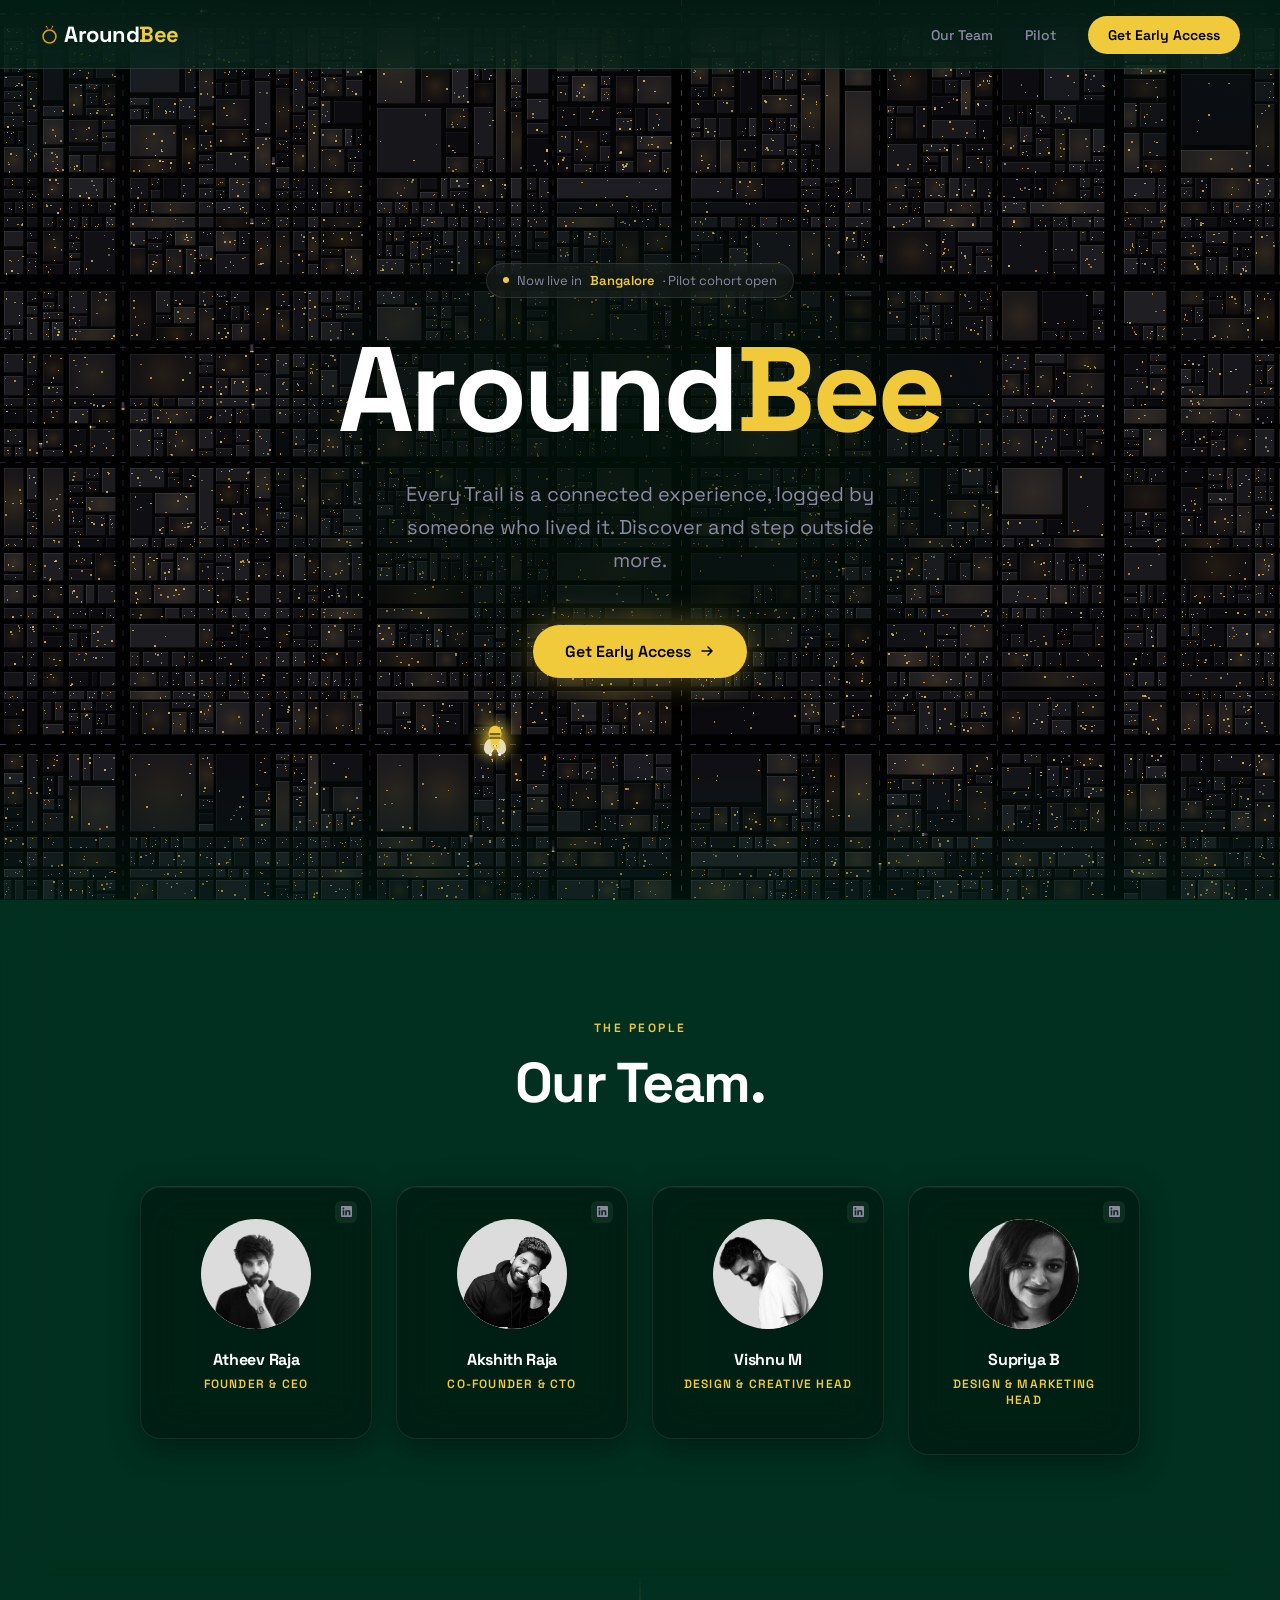
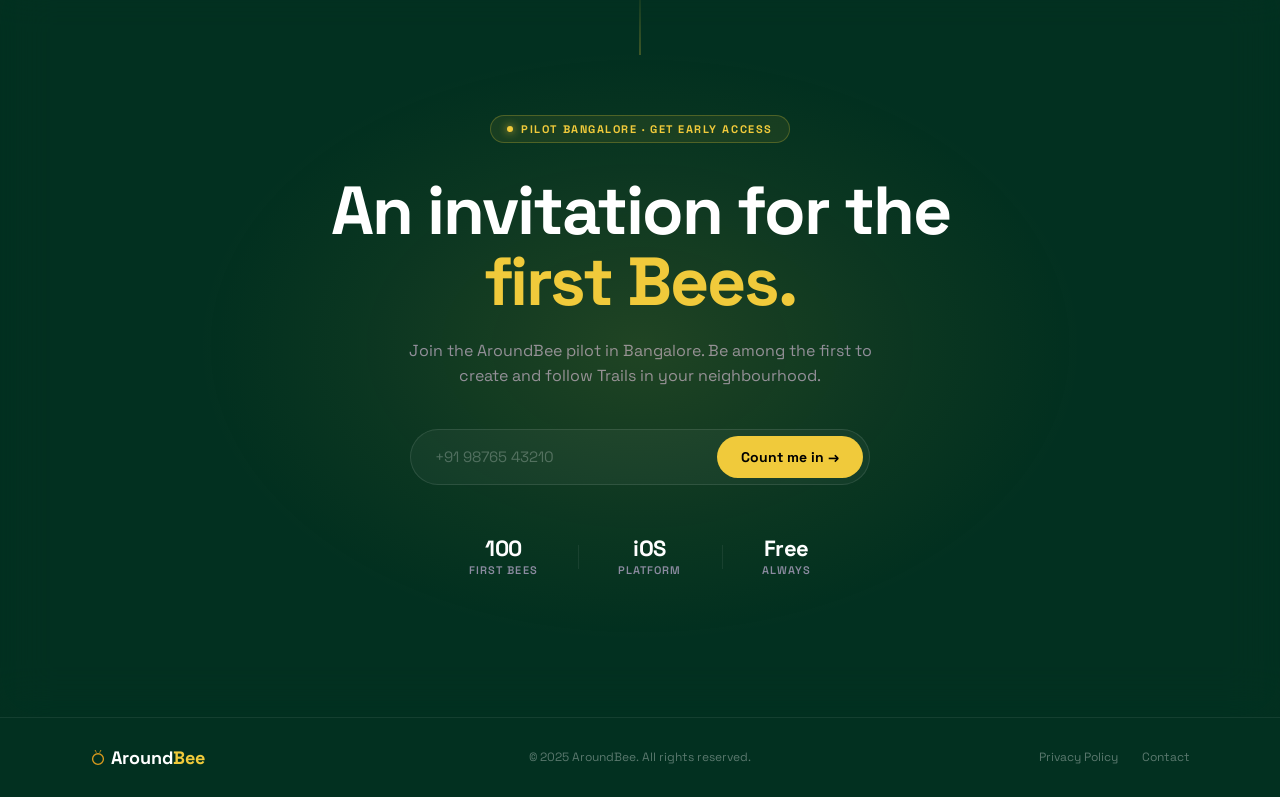
==== commit 14ce50bd: "Tune vignette: narrower corner and centre spread widths Co-Authored-By: Claude Sonnet 4.6 <noreply@a" ====
--- a/index.html
+++ b/index.html
@@ -14,17 +14,17 @@
     *, *::before, *::after { box-sizing: border-box; margin: 0; padding: 0; }
 
     :root {
-      --black:        #000000;
-      --charcoal:     #110c20;
-      --dark-gray:    #1c1535;
+      --black:        #023020;
+      --charcoal:     #011a12;
+      --dark-gray:    #02261a;
       --medium-gray:  #8b8ba0;
       --light-gray:   #e8e8f0;
       --white:        #ffffff;
-      --purple:       #D99A1E;
-      --purple-bright:#E8AA2A;
-      --purple-dim:   rgba(217, 154, 30, 0.12);
-      --purple-mid:   rgba(217, 154, 30, 0.4);
-      --purple-glow:  rgba(217, 154, 30, 0.6);
+      --purple:       #F0CA3B;
+      --purple-bright:#F0CA3B;
+      --purple-dim:   rgba(240, 202, 59, 0.12);
+      --purple-mid:   rgba(240, 202, 59, 0.4);
+      --purple-glow:  rgba(240, 202, 59, 0.6);
       --glass-bg:     rgba(255,255,255,0.05);
       --glass-border: rgba(255,255,255,0.10);
       --radius-sm:    8px;
@@ -51,7 +51,7 @@
       align-items: center;
       justify-content: space-between;
       padding: 20px 40px;
-      background: rgba(0,0,0,0.5);
+      background: rgba(2,48,32,0.5);
       backdrop-filter: blur(24px);
       -webkit-backdrop-filter: blur(24px);
       border-bottom: 1px solid var(--glass-border);
@@ -91,7 +91,7 @@
 
     .nav-cta {
       background: var(--purple) !important;
-      color: var(--white) !important;
+      color: #000 !important;
       padding: 10px 20px;
       border-radius: 100px;
       font-weight: 600 !important;
@@ -133,10 +133,10 @@
       inset: 0;
       z-index: 1;
       background:
-        radial-gradient(ellipse 55% 45% at 0% 0%,   rgba(0,0,0,0.88) 0%, rgba(0,0,0,0.55) 40%, transparent 70%),
-        radial-gradient(ellipse 55% 45% at 100% 0%,  rgba(0,0,0,0.88) 0%, rgba(0,0,0,0.55) 40%, transparent 70%),
-        radial-gradient(ellipse 110% 100% at 50% 50%, rgba(0,0,0,0.60) 0%, rgba(0,0,0,0.52) 35%, rgba(0,0,0,0.28) 60%, transparent 78%, rgba(0,0,0,0.82) 100%),
-        linear-gradient(to bottom, rgba(0,0,0,0.35) 0%, transparent 28%, transparent 68%, rgba(0,0,0,0.70) 100%);
+        radial-gradient(ellipse 38% 32% at 0% 0%,   rgba(2,48,32,0.18) 0%, rgba(2,48,32,0.06) 40%, transparent 70%),
+        radial-gradient(ellipse 38% 32% at 100% 0%,  rgba(2,48,32,0.18) 0%, rgba(2,48,32,0.06) 40%, transparent 70%),
+        radial-gradient(ellipse 44% 42% at 50% 50%, rgba(1,20,12,0.80) 0%, rgba(1,20,12,0.55) 40%, transparent 70%),
+        linear-gradient(to bottom, rgba(2,48,32,0.04) 0%, transparent 8%, transparent 85%, rgba(2,48,32,0.35) 100%);
       pointer-events: none;
     }
 
@@ -230,7 +230,7 @@
 
     .btn-primary {
       background: var(--purple);
-      color: var(--white);
+      color: #000;
       padding: 16px 32px;
       border-radius: 100px;
       font-size: 16px;
@@ -285,7 +285,7 @@
       display: none;
       align-items: center;
       justify-content: center;
-      background: rgba(0,0,0,0.5);
+      background: rgba(2,48,32,0.5);
       backdrop-filter: blur(6px);
       -webkit-backdrop-filter: blur(6px);
     }
@@ -297,7 +297,7 @@
       border-radius: var(--radius-lg);
       padding: 36px 44px;
       text-align: center;
-      box-shadow: 0 0 48px rgba(217,154,30,0.25);
+      box-shadow: 0 0 48px rgba(240,202,59,0.25);
     }
     .go-title { font-size: 32px; font-weight: 700; letter-spacing: -1px; margin-bottom: 10px; }
     .go-score { font-size: 14px; color: var(--medium-gray); margin-bottom: 24px; }
@@ -333,7 +333,9 @@
       padding: 140px 24px;
       text-align: center;
       position: relative;
-      background: #000;
+      background: rgba(2,48,32,0.5);
+      backdrop-filter: blur(24px);
+      -webkit-backdrop-filter: blur(24px);
       overflow: hidden;
     }
 
@@ -346,7 +348,7 @@
       transform: translate(-50%, -50%);
       width: 900px;
       height: 600px;
-      background: radial-gradient(ellipse at center, rgba(217,154,30,0.13) 0%, rgba(217,154,30,0.04) 45%, transparent 70%);
+      background: radial-gradient(ellipse at center, rgba(240,202,59,0.13) 0%, rgba(240,202,59,0.04) 45%, transparent 70%);
       pointer-events: none;
     }
 
@@ -358,7 +360,7 @@
       transform: translateX(-50%);
       width: 1px;
       height: 80px;
-      background: linear-gradient(to bottom, transparent, rgba(217,154,30,0.5));
+      background: linear-gradient(to bottom, transparent, rgba(240,202,59,0.5));
       pointer-events: none;
     }
 
@@ -366,8 +368,8 @@
       display: inline-flex;
       align-items: center;
       gap: 8px;
-      background: rgba(217,154,30,0.08);
-      border: 1px solid rgba(217,154,30,0.25);
+      background: rgba(240,202,59,0.08);
+      border: 1px solid rgba(240,202,59,0.25);
       border-radius: 100px;
       padding: 6px 16px;
       font-size: 11px;
@@ -429,8 +431,8 @@
       position: relative;
     }
     .pilot-form-wrap:focus-within {
-      border-color: rgba(217,154,30,0.5);
-      box-shadow: 0 0 0 4px rgba(217,154,30,0.08);
+      border-color: rgba(240,202,59,0.5);
+      box-shadow: 0 0 0 4px rgba(240,202,59,0.08);
     }
     .pilot-form-wrap input {
       flex: 1;
@@ -445,7 +447,7 @@
     .pilot-form-wrap input::placeholder { color: rgba(255,255,255,0.25); }
     .pilot-form-wrap .btn-pill {
       background: var(--purple);
-      color: #fff;
+      color: #000;
       border: none;
       border-radius: 100px;
       padding: 12px 24px;
@@ -459,7 +461,7 @@
     }
     .pilot-form-wrap .btn-pill:hover {
       background: var(--purple-bright);
-      box-shadow: 0 0 24px rgba(217,154,30,0.5);
+      box-shadow: 0 0 24px rgba(240,202,59,0.5);
     }
 
     /* Stats strip */
@@ -521,7 +523,9 @@
 
     /* ─── TEAM ───────────────────────────────────────── */
     .team-section {
-      background: #000;
+      background: rgba(2,48,32,0.5);
+      backdrop-filter: blur(24px);
+      -webkit-backdrop-filter: blur(24px);
       padding: 120px 40px;
     }
     .team-header {
@@ -536,15 +540,19 @@
       margin: 0 auto;
     }
     .team-card {
-      background: #0a0a0a;
-      border: 1px solid rgba(255,255,255,0.07);
+      background: rgba(0,0,0,0.35);
+      backdrop-filter: blur(24px) saturate(140%);
+      -webkit-backdrop-filter: blur(24px) saturate(140%);
+      border: 1px solid rgba(255,255,255,0.08);
+      border-top: 1px solid rgba(255,255,255,0.12);
+      box-shadow: 0 8px 32px rgba(0,0,0,0.4), inset 0 1px 0 rgba(255,255,255,0.06);
       border-radius: 20px;
       padding: 32px 24px;
       text-align: center;
       transition: border-color 0.3s ease, transform 0.3s ease;
     }
     .team-card:hover {
-      border-color: rgba(217,154,30,0.3);
+      border-color: rgba(240,202,59,0.3);
       transform: translateY(-4px);
     }
     .team-avatar {
@@ -589,7 +597,7 @@
     }
 
     .team-card-link { text-decoration: none; color: inherit; display: block; }
-    .team-card-link:hover .team-card { border-color: rgba(217,154,30,0.3); transform: translateY(-4px); }
+    .team-card-link:hover .team-card { border-color: rgba(240,202,59,0.3); transform: translateY(-4px); }
 
     .team-linkedin-icon {
       position: absolute;
@@ -661,7 +669,7 @@
       display: none;
       position: fixed;
       top: 0; left: 0; right: 0; bottom: 0;
-      background: rgba(0,0,0,0.97);
+      background: rgba(2,48,32,0.97);
       z-index: 150;
       flex-direction: column;
       align-items: center;
@@ -681,7 +689,7 @@
     .nav-drawer a:hover { color: var(--purple-bright); }
     .nav-drawer .drawer-cta {
       background: var(--purple);
-      color: var(--white) !important;
+      color: #000 !important;
       padding: 16px 36px;
       border-radius: 100px;
       font-size: 18px !important;
@@ -729,13 +737,13 @@
         padding: 16px 20px;
         font-size: 18px;
         background: rgba(255,255,255,0.06);
-        border: 1.5px solid rgba(217,154,30,0.4);
+        border: 1.5px solid rgba(240,202,59,0.4);
         border-radius: 14px;
         color: #fff;
         text-align: center;
         letter-spacing: 0.04em;
       }
-      .pilot-form-wrap input:focus { border-color: rgba(217,154,30,0.9); outline: none; background: rgba(217,154,30,0.06); }
+      .pilot-form-wrap input:focus { border-color: rgba(240,202,59,0.9); outline: none; background: rgba(240,202,59,0.06); }
       .pilot-form-wrap .btn-pill {
         border-radius: 100px;
         padding: 12px 24px;
@@ -747,7 +755,7 @@
         box-shadow: none;
         text-align: center;
       }
-      .pilot-form-wrap .btn-pill:hover { background: var(--purple); border-color: var(--purple); color: #fff; }
+      .pilot-form-wrap .btn-pill:hover { background: var(--purple); border-color: var(--purple); color: #000; }
 
       .pilot-stats-strip { gap: 20px; flex-wrap: wrap; justify-content: center; }
       .pilot-stat-item + .pilot-stat-item { padding-left: 0 !important; }
@@ -901,7 +909,7 @@
       <button type="submit" class="btn-pill" id="submit-btn">Count me in →</button>
     </form>
 
-    <div id="form-msg-pilot" style="margin-top:16px;font-size:13px;color:#E8AA2A;display:none;">
+    <div id="form-msg-pilot" style="margin-top:16px;font-size:13px;color:#F0CA3B;display:none;">
       You're on the list. We'll reach out over WhatsApp. 🐝
     </div>
 
@@ -1033,7 +1041,7 @@
       cityCanvas.height = H;
       const cc          = cityCanvas.getContext('2d');
 
-      cc.fillStyle = '#000000';
+      cc.fillStyle = '#023020';
       cc.fillRect(0, 0, W, H);
 
       function genRoads(total) {
@@ -1651,12 +1659,12 @@
       ctx.save();
       ctx.translate(b.x, b.y);
       // Central squish
-      ctx.fillStyle = `rgba(217,154,30,${(0.5 * fade).toFixed(3)})`;
+      ctx.fillStyle = `rgba(240,202,59,${(0.5 * fade).toFixed(3)})`;
       ctx.beginPath();
       ctx.ellipse(0, 0, 10 * (0.6 + (age/life)*1.4), 6 * (0.6 + (age/life)*1.2), 0, 0, Math.PI*2);
       ctx.fill();
       // Droplets flung outward
-      ctx.shadowColor = 'rgba(217,154,30,0.6)'; ctx.shadowBlur = 6;
+      ctx.shadowColor = 'rgba(240,202,59,0.6)'; ctx.shadowBlur = 6;
       for (const d of b.splash.parts) {
         const dist = d.v * age * 0.06;
         ctx.fillStyle = `rgba(240,200,90,${fade.toFixed(3)})`;
@@ -1675,7 +1683,7 @@
       ctx.translate(b.x, b.y);
       ctx.strokeStyle = 'rgba(240,200,90,0.95)';
       ctx.lineWidth = 2;
-      ctx.shadowColor = 'rgba(217,154,30,0.9)'; ctx.shadowBlur = 12;
+      ctx.shadowColor = 'rgba(240,202,59,0.9)'; ctx.shadowBlur = 12;
       ctx.beginPath(); ctx.arc(0, 0, R, 0, Math.PI*2); ctx.stroke();
       ctx.shadowBlur = 0;
       for (let k = 0; k < 4; k++) {
@@ -1704,7 +1712,7 @@
       ctx.shadowBlur = 6; ctx.shadowOffsetX = 2; ctx.shadowOffsetY = 3;
 
       // Handle (runs down from the pivot)
-      ctx.fillStyle = armed ? '#E8AA2A' : '#c9c9d6';
+      ctx.fillStyle = armed ? '#F0CA3B' : '#c9c9d6';
       roundRect(ctx, -3, 4, 6, 30, 3); ctx.fill();
 
       // Slotted head (above the pivot)
@@ -1729,7 +1737,7 @@
       ctx.beginPath();
       ctx.moveTo(segs[0].x1, segs[0].y1);
       for (const s of segs) { ctx.lineTo(s.x2, s.y2); }
-      ctx.strokeStyle = `rgba(217,154,30,${alpha.toFixed(3)})`;
+      ctx.strokeStyle = `rgba(240,202,59,${alpha.toFixed(3)})`;
       ctx.lineWidth   = lw;
       ctx.shadowBlur  = 0;
       ctx.stroke();
@@ -1748,11 +1756,11 @@
       // Halo
       ctx.strokeStyle = `rgba(180,120,10,${(alpha*0.30).toFixed(3)})`;
       ctx.lineWidth   = isMobile() ? 4 : 8;
-      ctx.shadowColor = `rgba(217,154,30,${(alpha*0.55).toFixed(3)})`;
+      ctx.shadowColor = `rgba(240,202,59,${(alpha*0.55).toFixed(3)})`;
       ctx.shadowBlur  = isMobile() ? 10 : 18;
       ctx.stroke();
       // Mid
-      ctx.strokeStyle = `rgba(217,154,30,${(alpha*0.45).toFixed(3)})`;
+      ctx.strokeStyle = `rgba(240,202,59,${(alpha*0.45).toFixed(3)})`;
       ctx.lineWidth   = isMobile() ? 3 : 6;
       ctx.shadowBlur  = isMobile() ? 4 : 8;
       ctx.stroke();
@@ -1783,12 +1791,12 @@
 
       // Soft purple aura
       const aura = ctx.createRadialGradient(0, 0, 0, 0, 0, R * 3.8);
-      aura.addColorStop(0, 'rgba(217,154,30,0.30)');
-      aura.addColorStop(1, 'rgba(217,154,30,0)');
+      aura.addColorStop(0, 'rgba(240,202,59,0.30)');
+      aura.addColorStop(1, 'rgba(240,202,59,0)');
       ctx.fillStyle = aura;
       ctx.beginPath(); ctx.arc(0, 0, R * 3.8, 0, Math.PI * 2); ctx.fill();
 
-      ctx.shadowColor = 'rgba(217,154,30,0.85)';
+      ctx.shadowColor = 'rgba(240,202,59,0.85)';
       ctx.shadowBlur  = 14;
 
       // Wings — flutter via scaleY
@@ -1800,7 +1808,7 @@
       ctx.restore();
 
       // Abdomen
-      ctx.fillStyle = 'rgba(217,154,30,1)';
+      ctx.fillStyle = 'rgba(240,202,59,1)';
       ctx.beginPath(); ctx.ellipse(0, R*0.28, R*0.72, R*1.0, 0, 0, Math.PI*2); ctx.fill();
 
       // Black stripes on abdomen
@@ -1809,7 +1817,7 @@
       ctx.fillRect(-R*0.72,  R*0.52, R*1.44, R*0.30);
 
       // Head
-      ctx.fillStyle = 'rgba(217,154,30,1)';
+      ctx.fillStyle = 'rgba(240,202,59,1)';
       ctx.beginPath(); ctx.arc(0, -R*0.82, R*0.58, 0, Math.PI*2); ctx.fill();
 
       // Eyes
@@ -1847,9 +1855,9 @@
       const R  = isMobile() ? 4.0 : 6.05;
       const cy = -R * 2.1; // circle centre above tip
 
-      ctx.shadowColor = `rgba(217,154,30,${(alpha*0.65).toFixed(2)})`;
+      ctx.shadowColor = `rgba(240,202,59,${(alpha*0.65).toFixed(2)})`;
       ctx.shadowBlur  = 16;
-      ctx.fillStyle   = `rgba(217,154,30,${alpha.toFixed(2)})`;
+      ctx.fillStyle   = `rgba(240,202,59,${alpha.toFixed(2)})`;
 
       // Classic teardrop pin: bezier up both sides, arc over top
       ctx.beginPath();
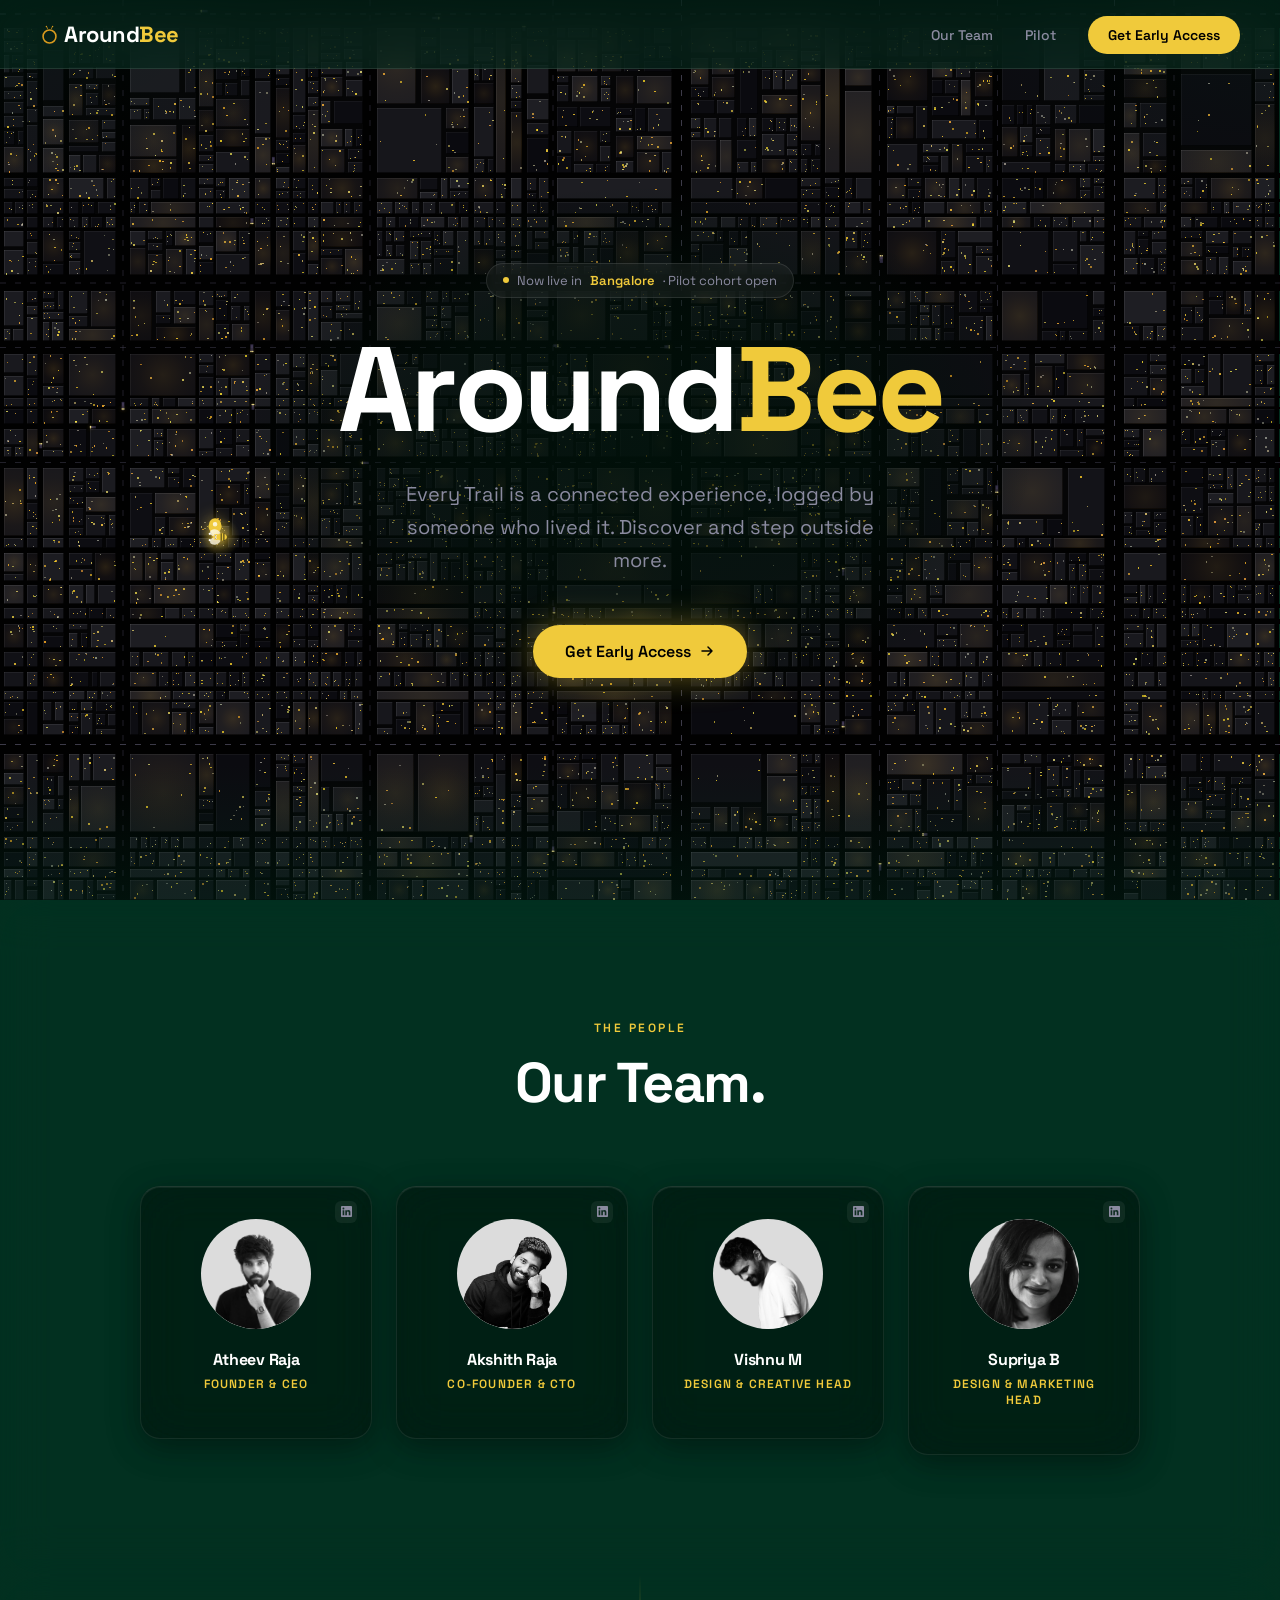
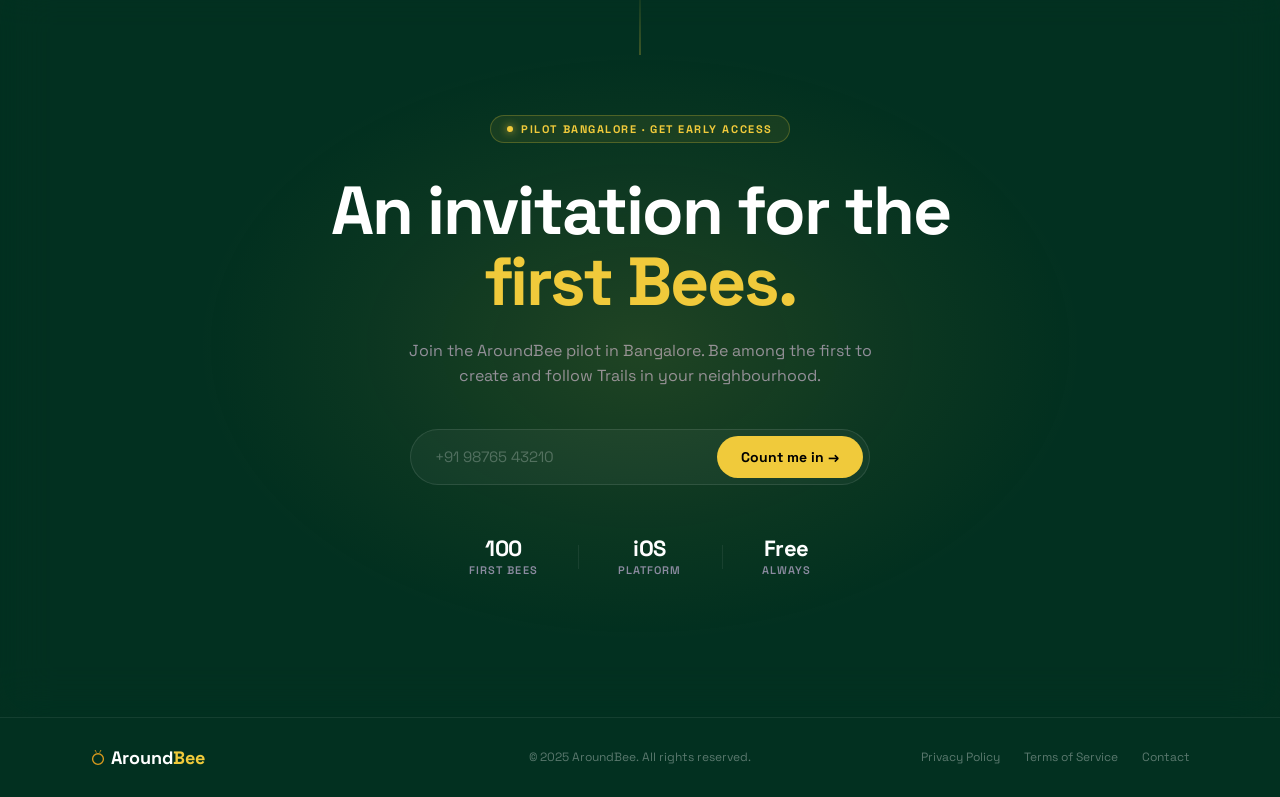
==== commit ff42244b: "Update Privacy Policy and add Terms of Service Expand the Privacy Policy (consent, grievance redress" ====
--- a/index.html
+++ b/index.html
@@ -937,7 +937,8 @@
       <div class="footer-copy">© 2025 AroundBee. All rights reserved.</div>
       <div class="footer-links">
         <a href="/privacy.html">Privacy Policy</a>
-        <a href="mailto:aroundbeedev@gmail.com">Contact</a>
+        <a href="/terms.html">Terms of Service</a>
+        <a href="mailto:support@aroundbee.com">Contact</a>
       </div>
     </div>
   </footer>
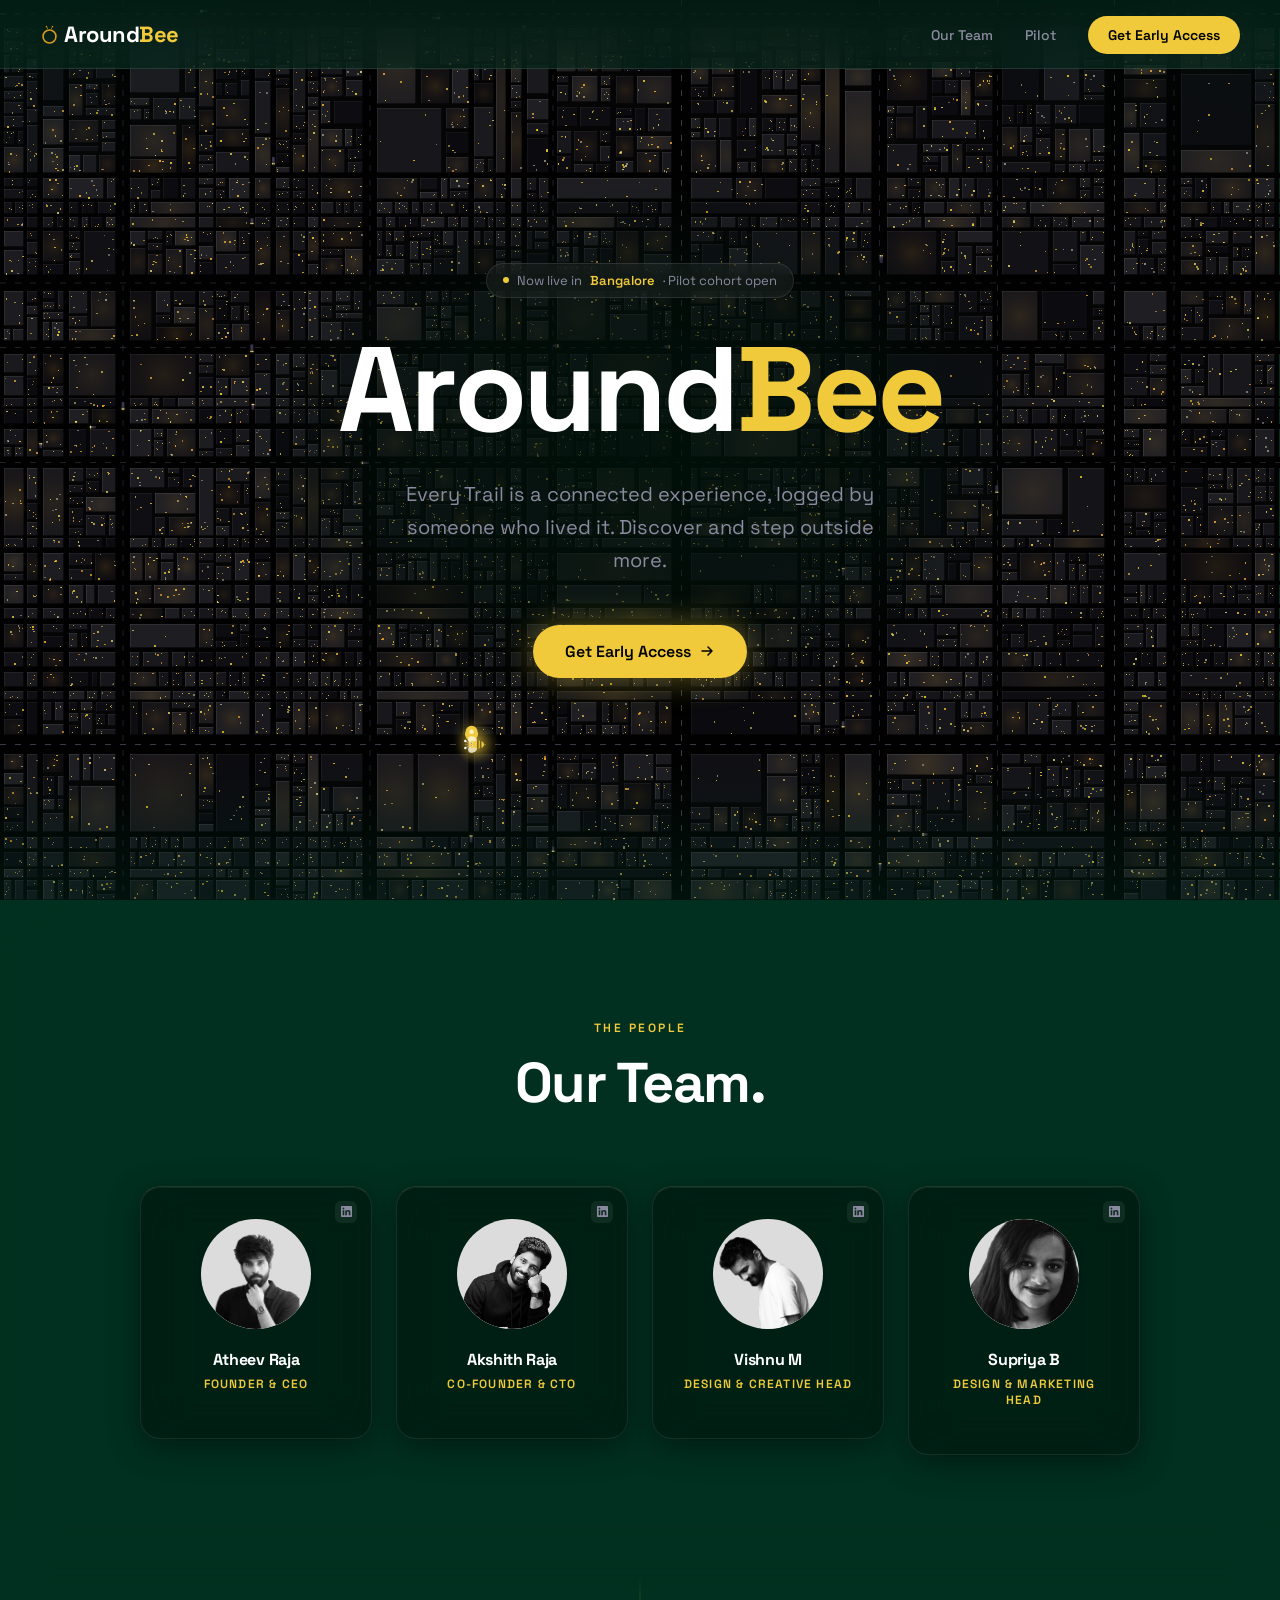
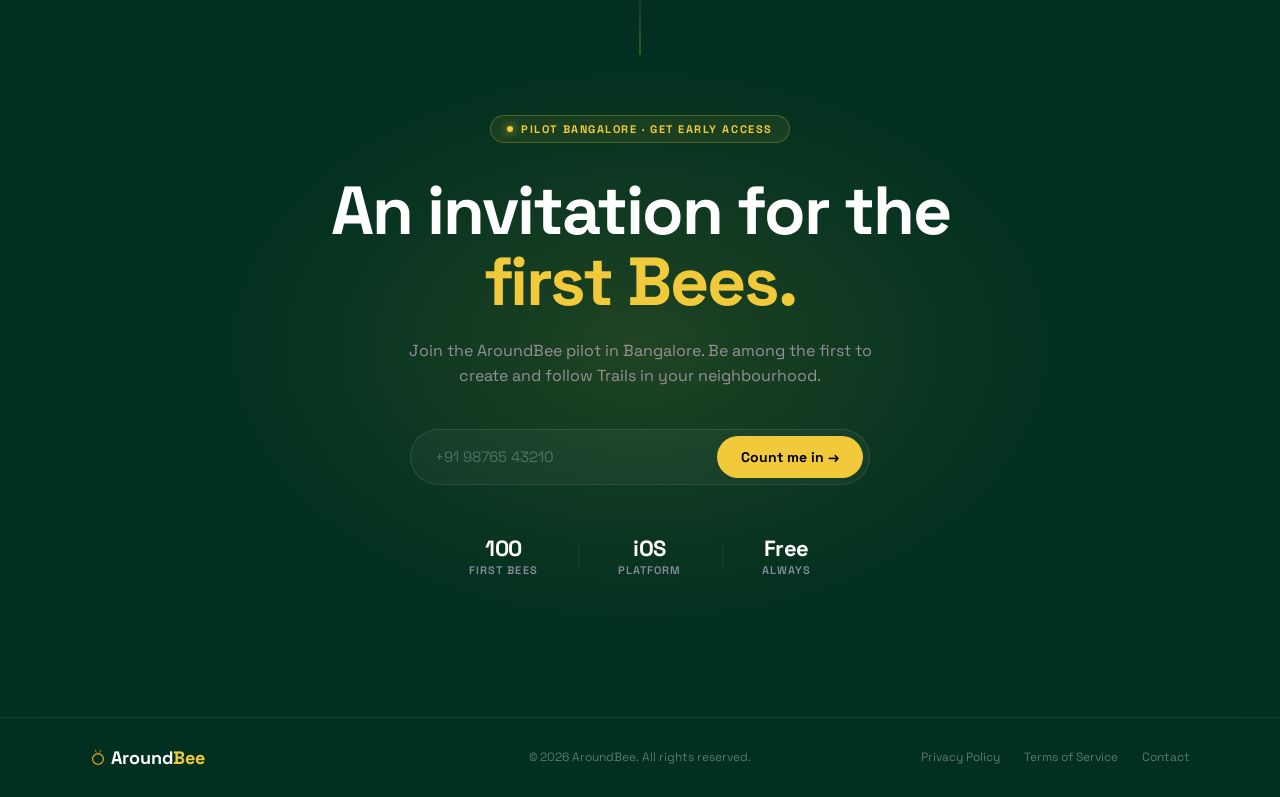
==== commit 1403295e: "Bump footer copyright to 2026 Co-Authored-By: Claude Opus 4.8 <noreply@anthropic.com>" ====
--- a/index.html
+++ b/index.html
@@ -934,7 +934,7 @@
   <footer>
     <div class="footer-inner">
       <div class="footer-logo"><img src="aroundbee-mark.svg" alt="AroundBee mark" /><span>Around<span class="bee">Bee</span></span></div>
-      <div class="footer-copy">© 2025 AroundBee. All rights reserved.</div>
+      <div class="footer-copy">© 2026 AroundBee. All rights reserved.</div>
       <div class="footer-links">
         <a href="/privacy.html">Privacy Policy</a>
         <a href="/terms.html">Terms of Service</a>
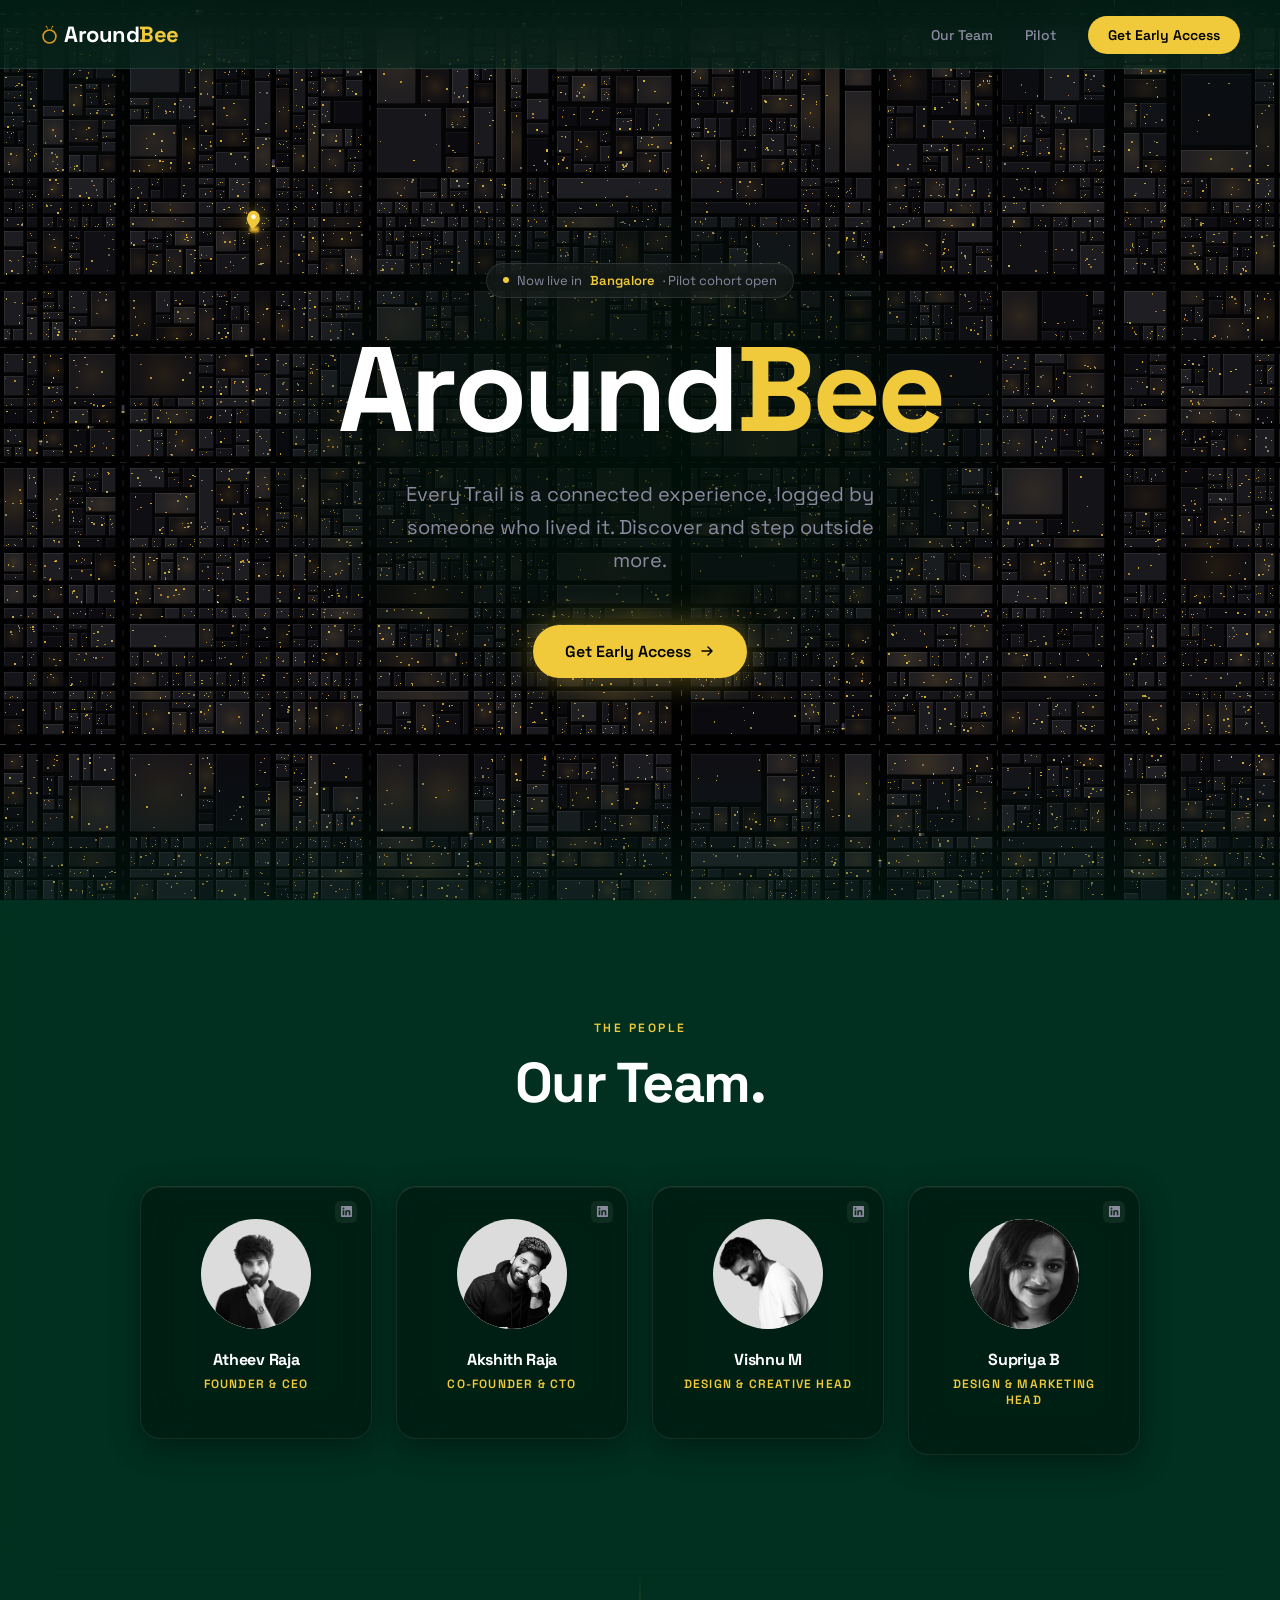
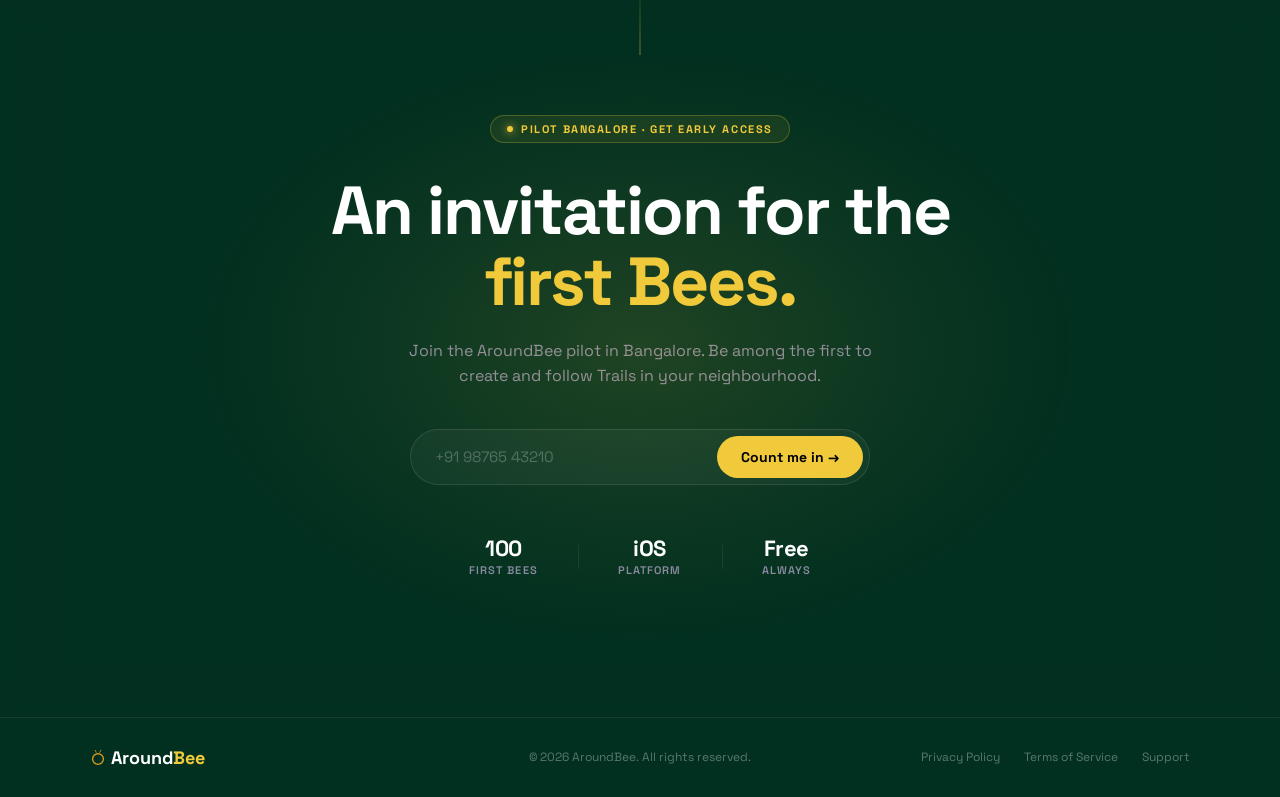
==== commit 8edf785b: "Add /support.html for the App Store Connect Support URL Public support page matching the privacy/ter" ====
--- a/index.html
+++ b/index.html
@@ -938,7 +938,7 @@
       <div class="footer-links">
         <a href="/privacy.html">Privacy Policy</a>
         <a href="/terms.html">Terms of Service</a>
-        <a href="mailto:support@aroundbee.com">Contact</a>
+        <a href="/support.html">Support</a>
       </div>
     </div>
   </footer>
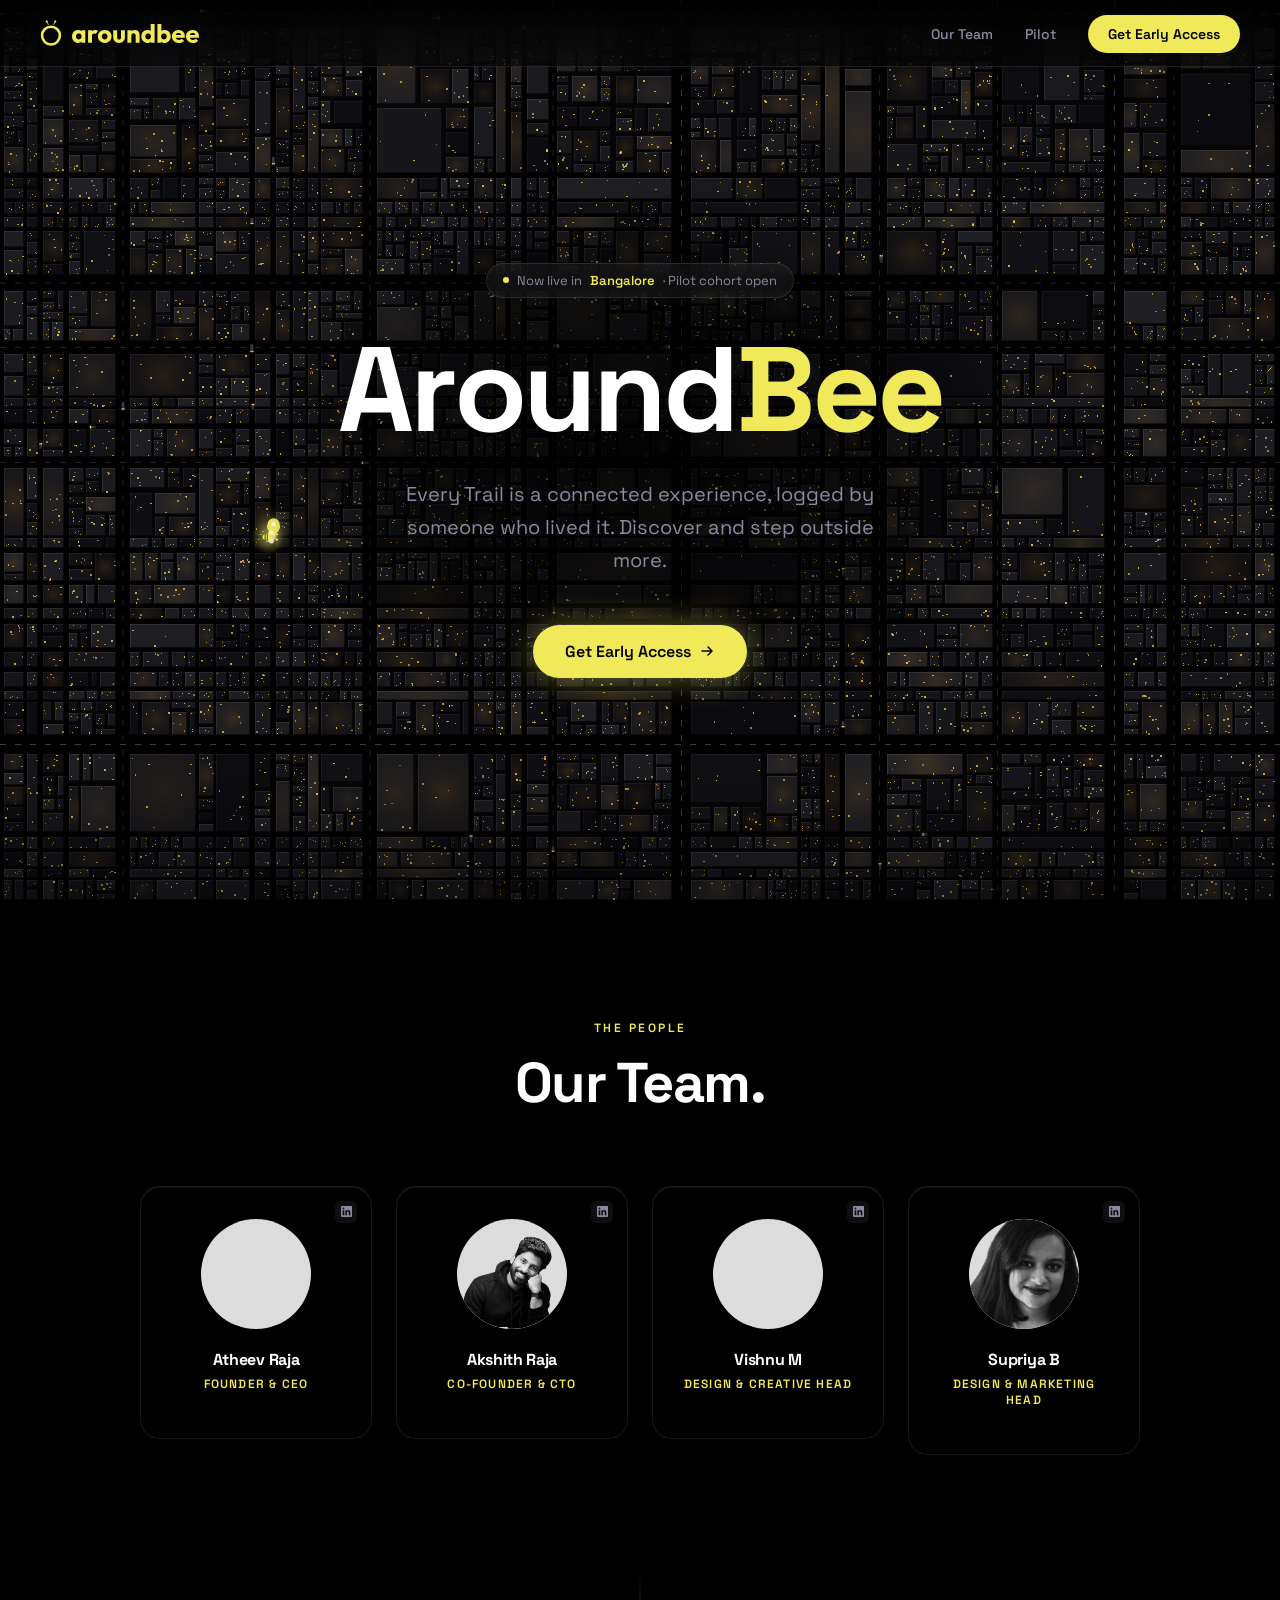
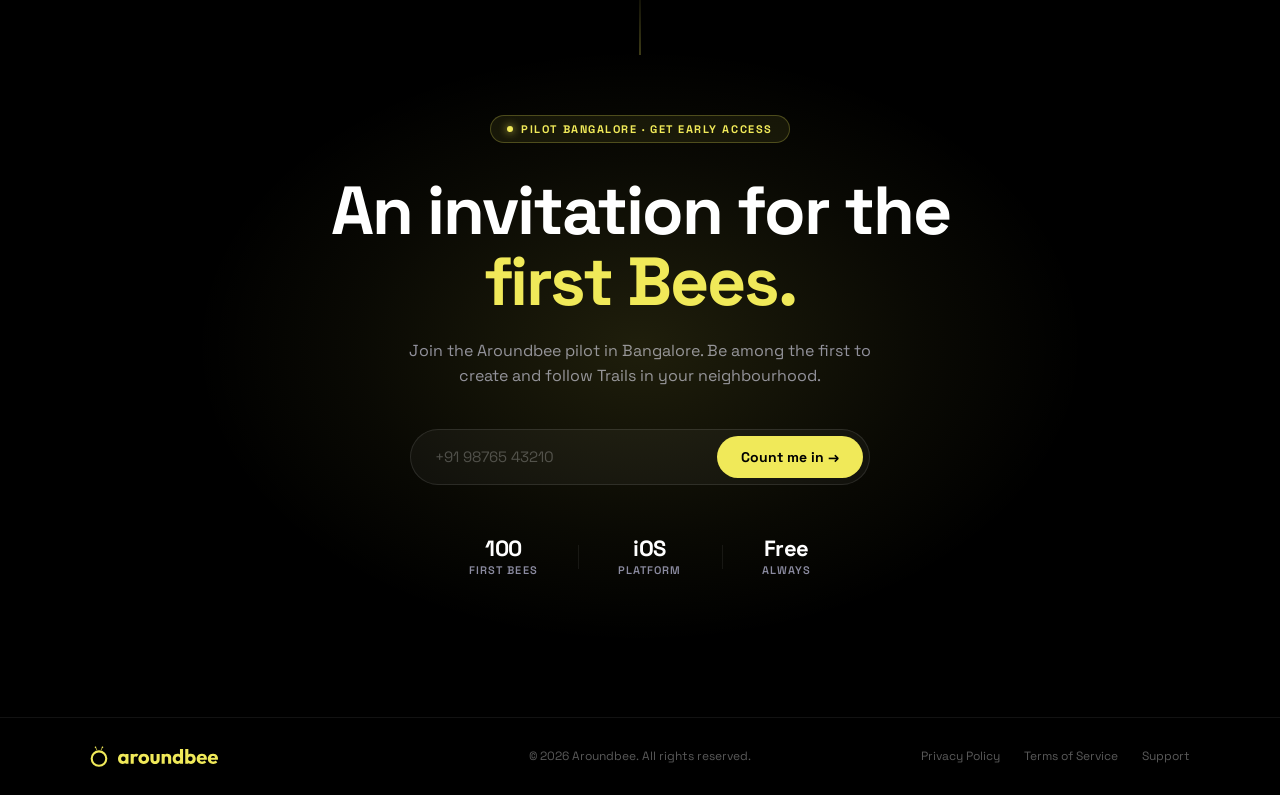
==== commit 0f6937e8: "Ship v4 legal pages and Aroundbee rebrand Privacy Policy and Terms of Service v4: follows and Follow" ====
--- a/index.html
+++ b/index.html
@@ -3,8 +3,8 @@
 <head>
   <meta charset="UTF-8" />
   <meta name="viewport" content="width=device-width, initial-scale=1.0" />
-  <title>AroundBee</title>
-  <meta name="description" content="AroundBee turns city discovery into lived, reusable Trails. Hyperlocal. Trust-first. Built for Bangalore." />
+  <title>Aroundbee</title>
+  <meta name="description" content="Aroundbee turns city discovery into lived, reusable Trails. Hyperlocal. Trust-first. Built for Bangalore." />
   <link rel="icon" href="aroundbee-mark.svg" type="image/svg+xml" />
   <link rel="preconnect" href="https://fonts.googleapis.com" />
   <link rel="preconnect" href="https://fonts.gstatic.com" crossorigin />
@@ -14,17 +14,17 @@
     *, *::before, *::after { box-sizing: border-box; margin: 0; padding: 0; }
 
     :root {
-      --black:        #023020;
-      --charcoal:     #011a12;
-      --dark-gray:    #02261a;
+      --black:        #000000;
+      --charcoal:     #0a0a0a;
+      --dark-gray:    #111111;
       --medium-gray:  #8b8ba0;
       --light-gray:   #e8e8f0;
       --white:        #ffffff;
-      --purple:       #F0CA3B;
-      --purple-bright:#F0CA3B;
-      --purple-dim:   rgba(240, 202, 59, 0.12);
-      --purple-mid:   rgba(240, 202, 59, 0.4);
-      --purple-glow:  rgba(240, 202, 59, 0.6);
+      --purple:       #F0E959;
+      --purple-bright:#F0E959;
+      --purple-dim:   rgba(240, 233, 89, 0.12);
+      --purple-mid:   rgba(240, 233, 89, 0.4);
+      --purple-glow:  rgba(240, 233, 89, 0.6);
       --glass-bg:     rgba(255,255,255,0.05);
       --glass-border: rgba(255,255,255,0.10);
       --radius-sm:    8px;
@@ -51,7 +51,7 @@
       align-items: center;
       justify-content: space-between;
       padding: 20px 40px;
-      background: rgba(2,48,32,0.5);
+      background: rgba(0,0,0,0.5);
       backdrop-filter: blur(24px);
       -webkit-backdrop-filter: blur(24px);
       border-bottom: 1px solid var(--glass-border);
@@ -69,9 +69,9 @@
       white-space: nowrap;
     }
 
-    .nav-logo img { height: 22px; width: auto; display: block; }
-
-    .nav-logo .bee { color: var(--purple-bright); }
+    .nav-logo { gap: 10px; }
+    .nav-logo .mark { height: 26px; width: auto; display: block; }
+    .nav-logo .word { height: 19px; width: auto; display: block; }
 
     .nav-links {
       display: flex;
@@ -133,10 +133,10 @@
       inset: 0;
       z-index: 1;
       background:
-        radial-gradient(ellipse 38% 32% at 0% 0%,   rgba(2,48,32,0.18) 0%, rgba(2,48,32,0.06) 40%, transparent 70%),
-        radial-gradient(ellipse 38% 32% at 100% 0%,  rgba(2,48,32,0.18) 0%, rgba(2,48,32,0.06) 40%, transparent 70%),
-        radial-gradient(ellipse 44% 42% at 50% 50%, rgba(1,20,12,0.80) 0%, rgba(1,20,12,0.55) 40%, transparent 70%),
-        linear-gradient(to bottom, rgba(2,48,32,0.04) 0%, transparent 8%, transparent 85%, rgba(2,48,32,0.35) 100%);
+        radial-gradient(ellipse 38% 32% at 0% 0%,   rgba(0,0,0,0.18) 0%, rgba(0,0,0,0.06) 40%, transparent 70%),
+        radial-gradient(ellipse 38% 32% at 100% 0%,  rgba(0,0,0,0.18) 0%, rgba(0,0,0,0.06) 40%, transparent 70%),
+        radial-gradient(ellipse 44% 42% at 50% 50%, rgba(0,0,0,0.80) 0%, rgba(0,0,0,0.55) 40%, transparent 70%),
+        linear-gradient(to bottom, rgba(0,0,0,0.04) 0%, transparent 8%, transparent 85%, rgba(0,0,0,0.35) 100%);
       pointer-events: none;
     }
 
@@ -285,7 +285,7 @@
       display: none;
       align-items: center;
       justify-content: center;
-      background: rgba(2,48,32,0.5);
+      background: rgba(0,0,0,0.5);
       backdrop-filter: blur(6px);
       -webkit-backdrop-filter: blur(6px);
     }
@@ -297,7 +297,7 @@
       border-radius: var(--radius-lg);
       padding: 36px 44px;
       text-align: center;
-      box-shadow: 0 0 48px rgba(240,202,59,0.25);
+      box-shadow: 0 0 48px rgba(240,233,89,0.25);
     }
     .go-title { font-size: 32px; font-weight: 700; letter-spacing: -1px; margin-bottom: 10px; }
     .go-score { font-size: 14px; color: var(--medium-gray); margin-bottom: 24px; }
@@ -333,7 +333,7 @@
       padding: 140px 24px;
       text-align: center;
       position: relative;
-      background: rgba(2,48,32,0.5);
+      background: rgba(0,0,0,0.5);
       backdrop-filter: blur(24px);
       -webkit-backdrop-filter: blur(24px);
       overflow: hidden;
@@ -348,7 +348,7 @@
       transform: translate(-50%, -50%);
       width: 900px;
       height: 600px;
-      background: radial-gradient(ellipse at center, rgba(240,202,59,0.13) 0%, rgba(240,202,59,0.04) 45%, transparent 70%);
+      background: radial-gradient(ellipse at center, rgba(240,233,89,0.13) 0%, rgba(240,233,89,0.04) 45%, transparent 70%);
       pointer-events: none;
     }
 
@@ -360,7 +360,7 @@
       transform: translateX(-50%);
       width: 1px;
       height: 80px;
-      background: linear-gradient(to bottom, transparent, rgba(240,202,59,0.5));
+      background: linear-gradient(to bottom, transparent, rgba(240,233,89,0.5));
       pointer-events: none;
     }
 
@@ -368,8 +368,8 @@
       display: inline-flex;
       align-items: center;
       gap: 8px;
-      background: rgba(240,202,59,0.08);
-      border: 1px solid rgba(240,202,59,0.25);
+      background: rgba(240,233,89,0.08);
+      border: 1px solid rgba(240,233,89,0.25);
       border-radius: 100px;
       padding: 6px 16px;
       font-size: 11px;
@@ -431,8 +431,8 @@
       position: relative;
     }
     .pilot-form-wrap:focus-within {
-      border-color: rgba(240,202,59,0.5);
-      box-shadow: 0 0 0 4px rgba(240,202,59,0.08);
+      border-color: rgba(240,233,89,0.5);
+      box-shadow: 0 0 0 4px rgba(240,233,89,0.08);
     }
     .pilot-form-wrap input {
       flex: 1;
@@ -461,7 +461,7 @@
     }
     .pilot-form-wrap .btn-pill:hover {
       background: var(--purple-bright);
-      box-shadow: 0 0 24px rgba(240,202,59,0.5);
+      box-shadow: 0 0 24px rgba(240,233,89,0.5);
     }
 
     /* Stats strip */
@@ -511,9 +511,9 @@
       align-items: center;
     }
 
-    .footer-logo { display: flex; align-items: center; gap: 5px; font-size: 18px; font-weight: 700; }
-    .footer-logo img { height: 18px; width: auto; display: block; }
-    .footer-logo .bee { color: var(--purple-bright); }
+    .footer-logo { display: flex; align-items: center; gap: 10px; }
+    .footer-logo .mark { height: 21px; width: auto; display: block; }
+    .footer-logo .word { height: 15px; width: auto; display: block; }
 
     .footer-copy { font-size: 12px; color: rgba(255,255,255,0.35); text-align: center; }
 
@@ -523,7 +523,7 @@
 
     /* ─── TEAM ───────────────────────────────────────── */
     .team-section {
-      background: rgba(2,48,32,0.5);
+      background: rgba(0,0,0,0.5);
       backdrop-filter: blur(24px);
       -webkit-backdrop-filter: blur(24px);
       padding: 120px 40px;
@@ -552,7 +552,7 @@
       transition: border-color 0.3s ease, transform 0.3s ease;
     }
     .team-card:hover {
-      border-color: rgba(240,202,59,0.3);
+      border-color: rgba(240,233,89,0.3);
       transform: translateY(-4px);
     }
     .team-avatar {
@@ -597,7 +597,7 @@
     }
 
     .team-card-link { text-decoration: none; color: inherit; display: block; }
-    .team-card-link:hover .team-card { border-color: rgba(240,202,59,0.3); transform: translateY(-4px); }
+    .team-card-link:hover .team-card { border-color: rgba(240,233,89,0.3); transform: translateY(-4px); }
 
     .team-linkedin-icon {
       position: absolute;
@@ -669,7 +669,7 @@
       display: none;
       position: fixed;
       top: 0; left: 0; right: 0; bottom: 0;
-      background: rgba(2,48,32,0.97);
+      background: rgba(0,0,0,0.97);
       z-index: 150;
       flex-direction: column;
       align-items: center;
@@ -737,13 +737,13 @@
         padding: 16px 20px;
         font-size: 18px;
         background: rgba(255,255,255,0.06);
-        border: 1.5px solid rgba(240,202,59,0.4);
+        border: 1.5px solid rgba(240,233,89,0.4);
         border-radius: 14px;
         color: #fff;
         text-align: center;
         letter-spacing: 0.04em;
       }
-      .pilot-form-wrap input:focus { border-color: rgba(240,202,59,0.9); outline: none; background: rgba(240,202,59,0.06); }
+      .pilot-form-wrap input:focus { border-color: rgba(240,233,89,0.9); outline: none; background: rgba(240,233,89,0.06); }
       .pilot-form-wrap .btn-pill {
         border-radius: 100px;
         padding: 12px 24px;
@@ -776,7 +776,7 @@
 
   <!-- NAV -->
   <nav>
-    <a href="#" class="nav-logo"><img src="aroundbee-mark.svg" alt="AroundBee mark" /><span>Around<span class="bee">Bee</span></span></a>
+    <a href="#" class="nav-logo"><img class="mark" src="aroundbee-mark.svg" alt="" /><img class="word" src="aroundbee-wordmark.svg" alt="aroundbee" /></a>
     <ul class="nav-links">
       <li><a href="#team">Our Team</a></li>
       <li><a href="#pilot">Pilot</a></li>
@@ -896,7 +896,7 @@
     </div>
 
     <p class="metric-desc">
-      Join the AroundBee pilot in Bangalore. Be among the first to create and follow Trails in your neighbourhood.
+      Join the Aroundbee pilot in Bangalore. Be among the first to create and follow Trails in your neighbourhood.
     </p>
 
     <form class="pilot-form-wrap" onsubmit="handleSubmit(event)">
@@ -909,7 +909,7 @@
       <button type="submit" class="btn-pill" id="submit-btn">Count me in →</button>
     </form>
 
-    <div id="form-msg-pilot" style="margin-top:16px;font-size:13px;color:#F0CA3B;display:none;">
+    <div id="form-msg-pilot" style="margin-top:16px;font-size:13px;color:#F0E959;display:none;">
       You're on the list. We'll reach out over WhatsApp. 🐝
     </div>
 
@@ -933,8 +933,8 @@
   <!-- FOOTER -->
   <footer>
     <div class="footer-inner">
-      <div class="footer-logo"><img src="aroundbee-mark.svg" alt="AroundBee mark" /><span>Around<span class="bee">Bee</span></span></div>
-      <div class="footer-copy">© 2026 AroundBee. All rights reserved.</div>
+      <div class="footer-logo"><img class="mark" src="aroundbee-mark.svg" alt="" /><img class="word" src="aroundbee-wordmark.svg" alt="aroundbee" /></div>
+      <div class="footer-copy">© 2026 Aroundbee. All rights reserved.</div>
       <div class="footer-links">
         <a href="/privacy.html">Privacy Policy</a>
         <a href="/terms.html">Terms of Service</a>
@@ -1042,7 +1042,7 @@
       cityCanvas.height = H;
       const cc          = cityCanvas.getContext('2d');
 
-      cc.fillStyle = '#023020';
+      cc.fillStyle = '#000000';
       cc.fillRect(0, 0, W, H);
 
       function genRoads(total) {
@@ -1660,15 +1660,15 @@
       ctx.save();
       ctx.translate(b.x, b.y);
       // Central squish
-      ctx.fillStyle = `rgba(240,202,59,${(0.5 * fade).toFixed(3)})`;
+      ctx.fillStyle = `rgba(240,233,89,${(0.5 * fade).toFixed(3)})`;
       ctx.beginPath();
       ctx.ellipse(0, 0, 10 * (0.6 + (age/life)*1.4), 6 * (0.6 + (age/life)*1.2), 0, 0, Math.PI*2);
       ctx.fill();
       // Droplets flung outward
-      ctx.shadowColor = 'rgba(240,202,59,0.6)'; ctx.shadowBlur = 6;
+      ctx.shadowColor = 'rgba(240,233,89,0.6)'; ctx.shadowBlur = 6;
       for (const d of b.splash.parts) {
         const dist = d.v * age * 0.06;
-        ctx.fillStyle = `rgba(240,200,90,${fade.toFixed(3)})`;
+        ctx.fillStyle = `rgba(240,233,89,${fade.toFixed(3)})`;
         ctx.beginPath();
         ctx.arc(Math.cos(d.a)*dist, Math.sin(d.a)*dist, Math.max(0, d.r * fade), 0, Math.PI*2);
         ctx.fill();
@@ -1682,9 +1682,9 @@
       const R = 15 * (1 + 0.12 * Math.sin(ts * 0.012));
       ctx.save();
       ctx.translate(b.x, b.y);
-      ctx.strokeStyle = 'rgba(240,200,90,0.95)';
+      ctx.strokeStyle = 'rgba(240,233,89,0.95)';
       ctx.lineWidth = 2;
-      ctx.shadowColor = 'rgba(240,202,59,0.9)'; ctx.shadowBlur = 12;
+      ctx.shadowColor = 'rgba(240,233,89,0.9)'; ctx.shadowBlur = 12;
       ctx.beginPath(); ctx.arc(0, 0, R, 0, Math.PI*2); ctx.stroke();
       ctx.shadowBlur = 0;
       for (let k = 0; k < 4; k++) {
@@ -1713,7 +1713,7 @@
       ctx.shadowBlur = 6; ctx.shadowOffsetX = 2; ctx.shadowOffsetY = 3;
 
       // Handle (runs down from the pivot)
-      ctx.fillStyle = armed ? '#F0CA3B' : '#c9c9d6';
+      ctx.fillStyle = armed ? '#F0E959' : '#c9c9d6';
       roundRect(ctx, -3, 4, 6, 30, 3); ctx.fill();
 
       // Slotted head (above the pivot)
@@ -1738,7 +1738,7 @@
       ctx.beginPath();
       ctx.moveTo(segs[0].x1, segs[0].y1);
       for (const s of segs) { ctx.lineTo(s.x2, s.y2); }
-      ctx.strokeStyle = `rgba(240,202,59,${alpha.toFixed(3)})`;
+      ctx.strokeStyle = `rgba(240,233,89,${alpha.toFixed(3)})`;
       ctx.lineWidth   = lw;
       ctx.shadowBlur  = 0;
       ctx.stroke();
@@ -1757,11 +1757,11 @@
       // Halo
       ctx.strokeStyle = `rgba(180,120,10,${(alpha*0.30).toFixed(3)})`;
       ctx.lineWidth   = isMobile() ? 4 : 8;
-      ctx.shadowColor = `rgba(240,202,59,${(alpha*0.55).toFixed(3)})`;
+      ctx.shadowColor = `rgba(240,233,89,${(alpha*0.55).toFixed(3)})`;
       ctx.shadowBlur  = isMobile() ? 10 : 18;
       ctx.stroke();
       // Mid
-      ctx.strokeStyle = `rgba(240,202,59,${(alpha*0.45).toFixed(3)})`;
+      ctx.strokeStyle = `rgba(240,233,89,${(alpha*0.45).toFixed(3)})`;
       ctx.lineWidth   = isMobile() ? 3 : 6;
       ctx.shadowBlur  = isMobile() ? 4 : 8;
       ctx.stroke();
@@ -1792,12 +1792,12 @@
 
       // Soft purple aura
       const aura = ctx.createRadialGradient(0, 0, 0, 0, 0, R * 3.8);
-      aura.addColorStop(0, 'rgba(240,202,59,0.30)');
-      aura.addColorStop(1, 'rgba(240,202,59,0)');
+      aura.addColorStop(0, 'rgba(240,233,89,0.30)');
+      aura.addColorStop(1, 'rgba(240,233,89,0)');
       ctx.fillStyle = aura;
       ctx.beginPath(); ctx.arc(0, 0, R * 3.8, 0, Math.PI * 2); ctx.fill();
 
-      ctx.shadowColor = 'rgba(240,202,59,0.85)';
+      ctx.shadowColor = 'rgba(240,233,89,0.85)';
       ctx.shadowBlur  = 14;
 
       // Wings — flutter via scaleY
@@ -1809,7 +1809,7 @@
       ctx.restore();
 
       // Abdomen
-      ctx.fillStyle = 'rgba(240,202,59,1)';
+      ctx.fillStyle = 'rgba(240,233,89,1)';
       ctx.beginPath(); ctx.ellipse(0, R*0.28, R*0.72, R*1.0, 0, 0, Math.PI*2); ctx.fill();
 
       // Black stripes on abdomen
@@ -1818,7 +1818,7 @@
       ctx.fillRect(-R*0.72,  R*0.52, R*1.44, R*0.30);
 
       // Head
-      ctx.fillStyle = 'rgba(240,202,59,1)';
+      ctx.fillStyle = 'rgba(240,233,89,1)';
       ctx.beginPath(); ctx.arc(0, -R*0.82, R*0.58, 0, Math.PI*2); ctx.fill();
 
       // Eyes
@@ -1856,9 +1856,9 @@
       const R  = isMobile() ? 4.0 : 6.05;
       const cy = -R * 2.1; // circle centre above tip
 
-      ctx.shadowColor = `rgba(240,202,59,${(alpha*0.65).toFixed(2)})`;
+      ctx.shadowColor = `rgba(240,233,89,${(alpha*0.65).toFixed(2)})`;
       ctx.shadowBlur  = 16;
-      ctx.fillStyle   = `rgba(240,202,59,${alpha.toFixed(2)})`;
+      ctx.fillStyle   = `rgba(240,233,89,${alpha.toFixed(2)})`;
 
       // Classic teardrop pin: bezier up both sides, arc over top
       ctx.beginPath();
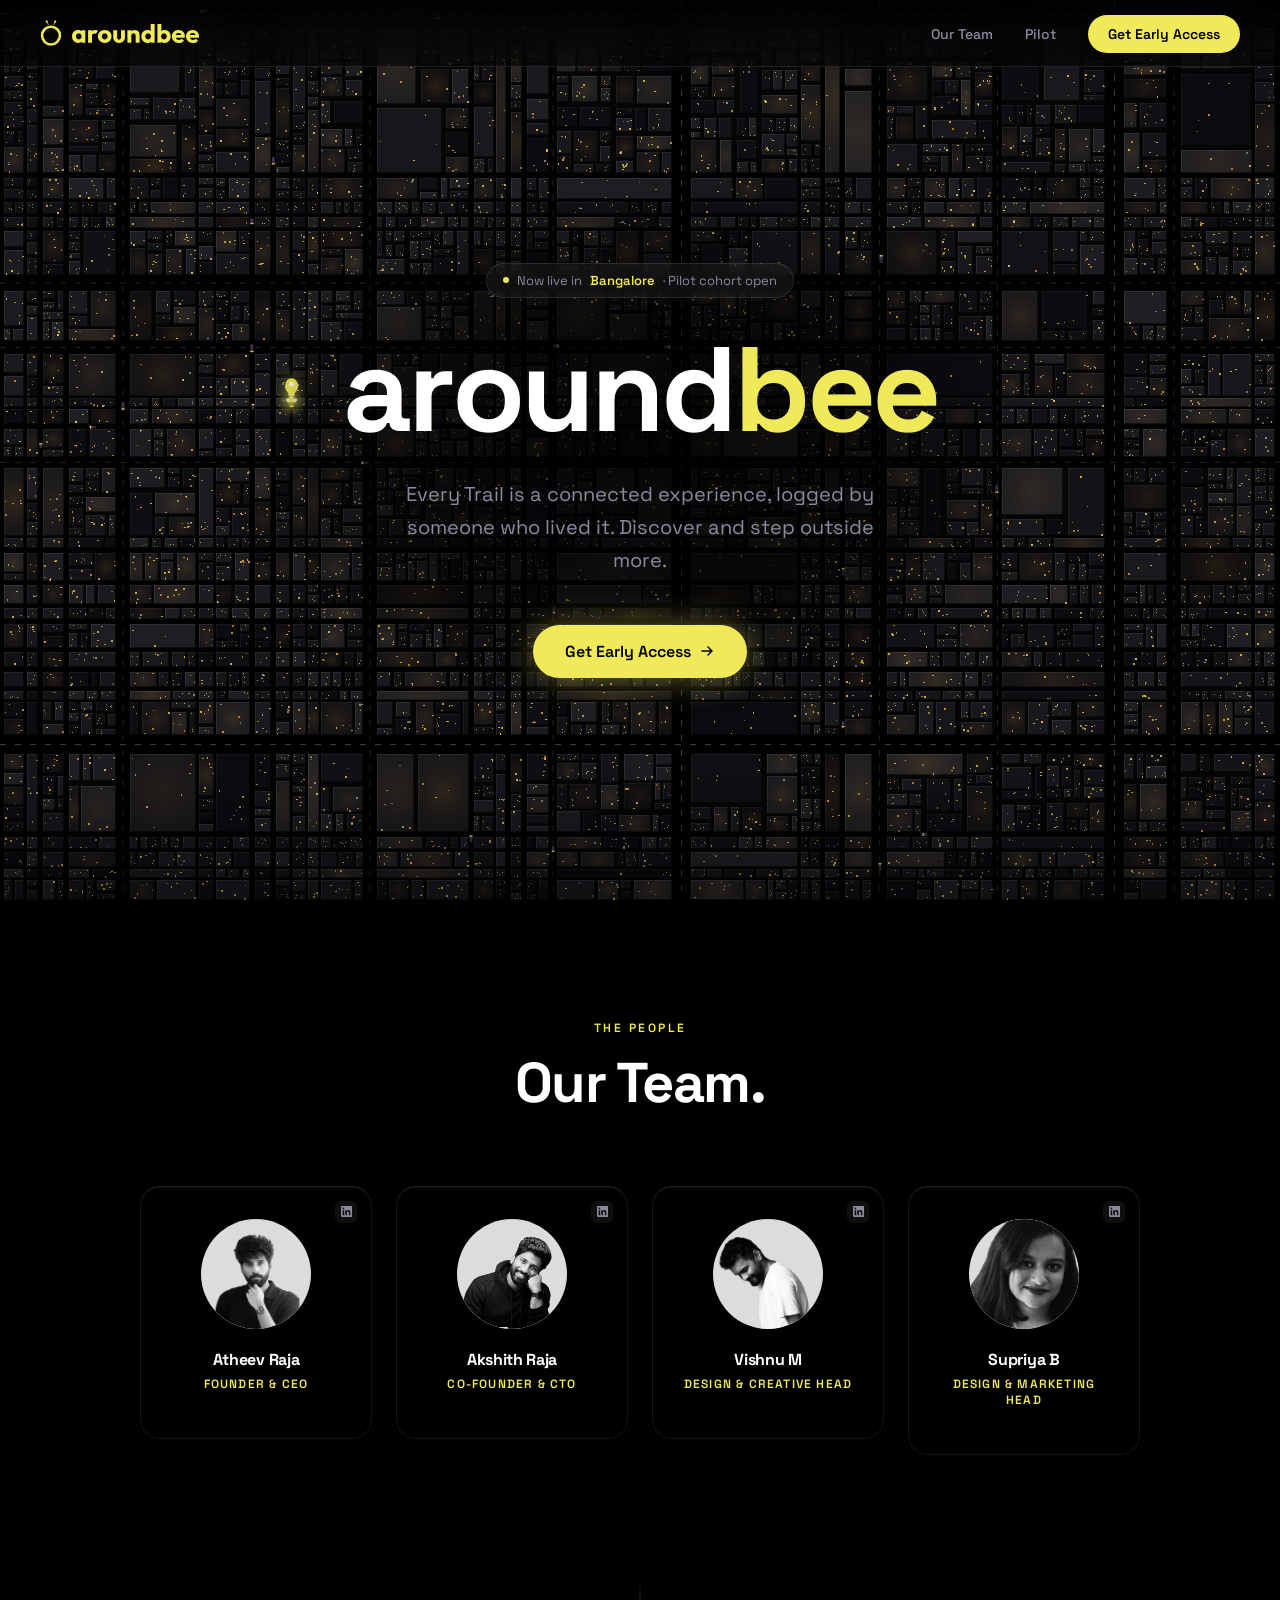
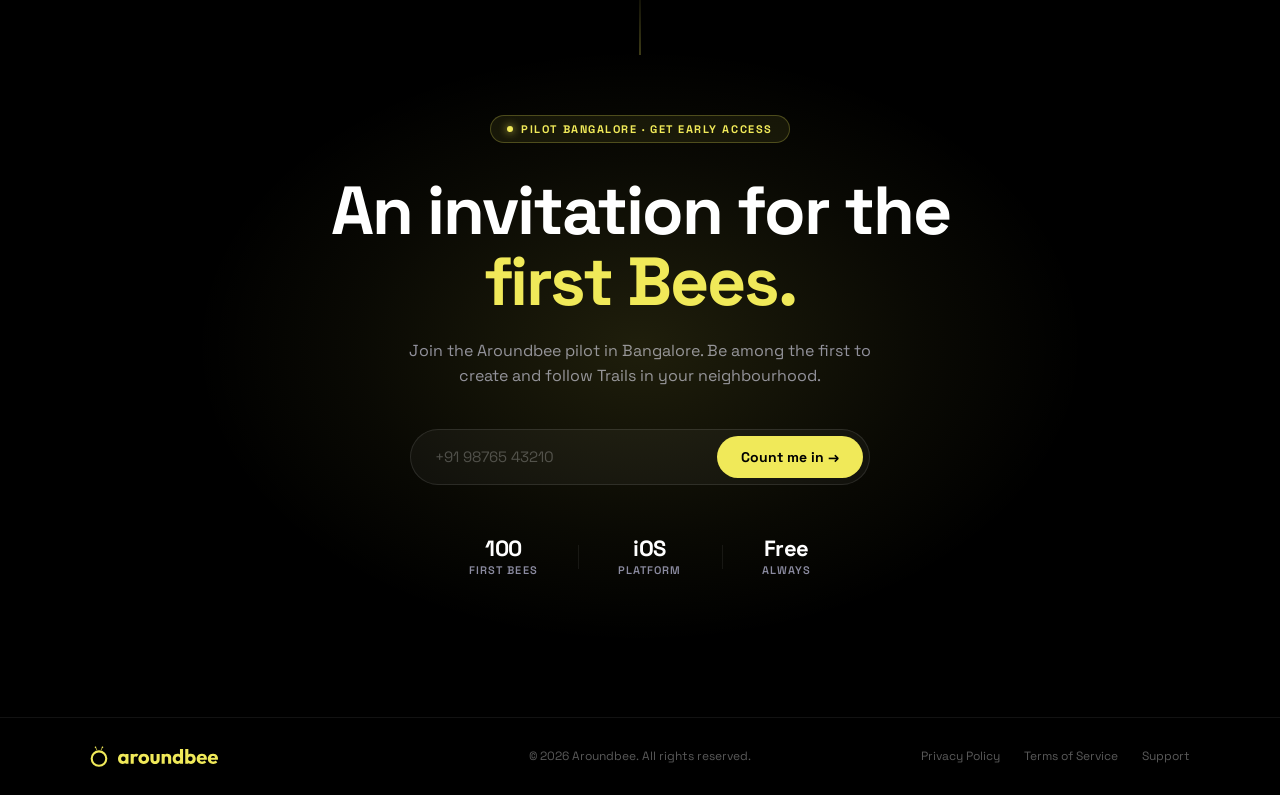
==== commit fbe52852: "Lowercase the homepage hero title to match the wordmark Co-Authored-By: Claude Sonnet 5.5 <noreply@a" ====
--- a/index.html
+++ b/index.html
@@ -177,7 +177,7 @@
       50% { opacity:0.5; transform:scale(0.8); }
     }
 
-    /* AroundBee title — characters revealed one by one */
+    /* aroundbee title — characters revealed one by one */
     .hero-title {
       font-size: clamp(64px, 10vw, 120px);
       font-weight: 700;
@@ -1011,7 +1011,7 @@
       initEntities();
       if (!introStarted) {
         introStarted = true;
-        // First load — wait for AroundBee text to fully form (~2.2s), then spawn the first bee
+        // First load — wait for aroundbee text to fully form (~2.2s), then spawn the first bee
         setTimeout(() => {
           const titleEl = document.getElementById('hero-title');
           const chars   = titleEl ? titleEl.querySelectorAll('.char') : [];
@@ -1945,7 +1945,7 @@
   ────────────────────────────────────────── */
   (function () {
     const titleEl = document.getElementById('hero-title');
-    const text    = 'AroundBee';
+    const text    = 'aroundbee';
     const purple  = [6, 7, 8]; // indices of B,e,e
 
     text.split('').forEach((char, i) => {
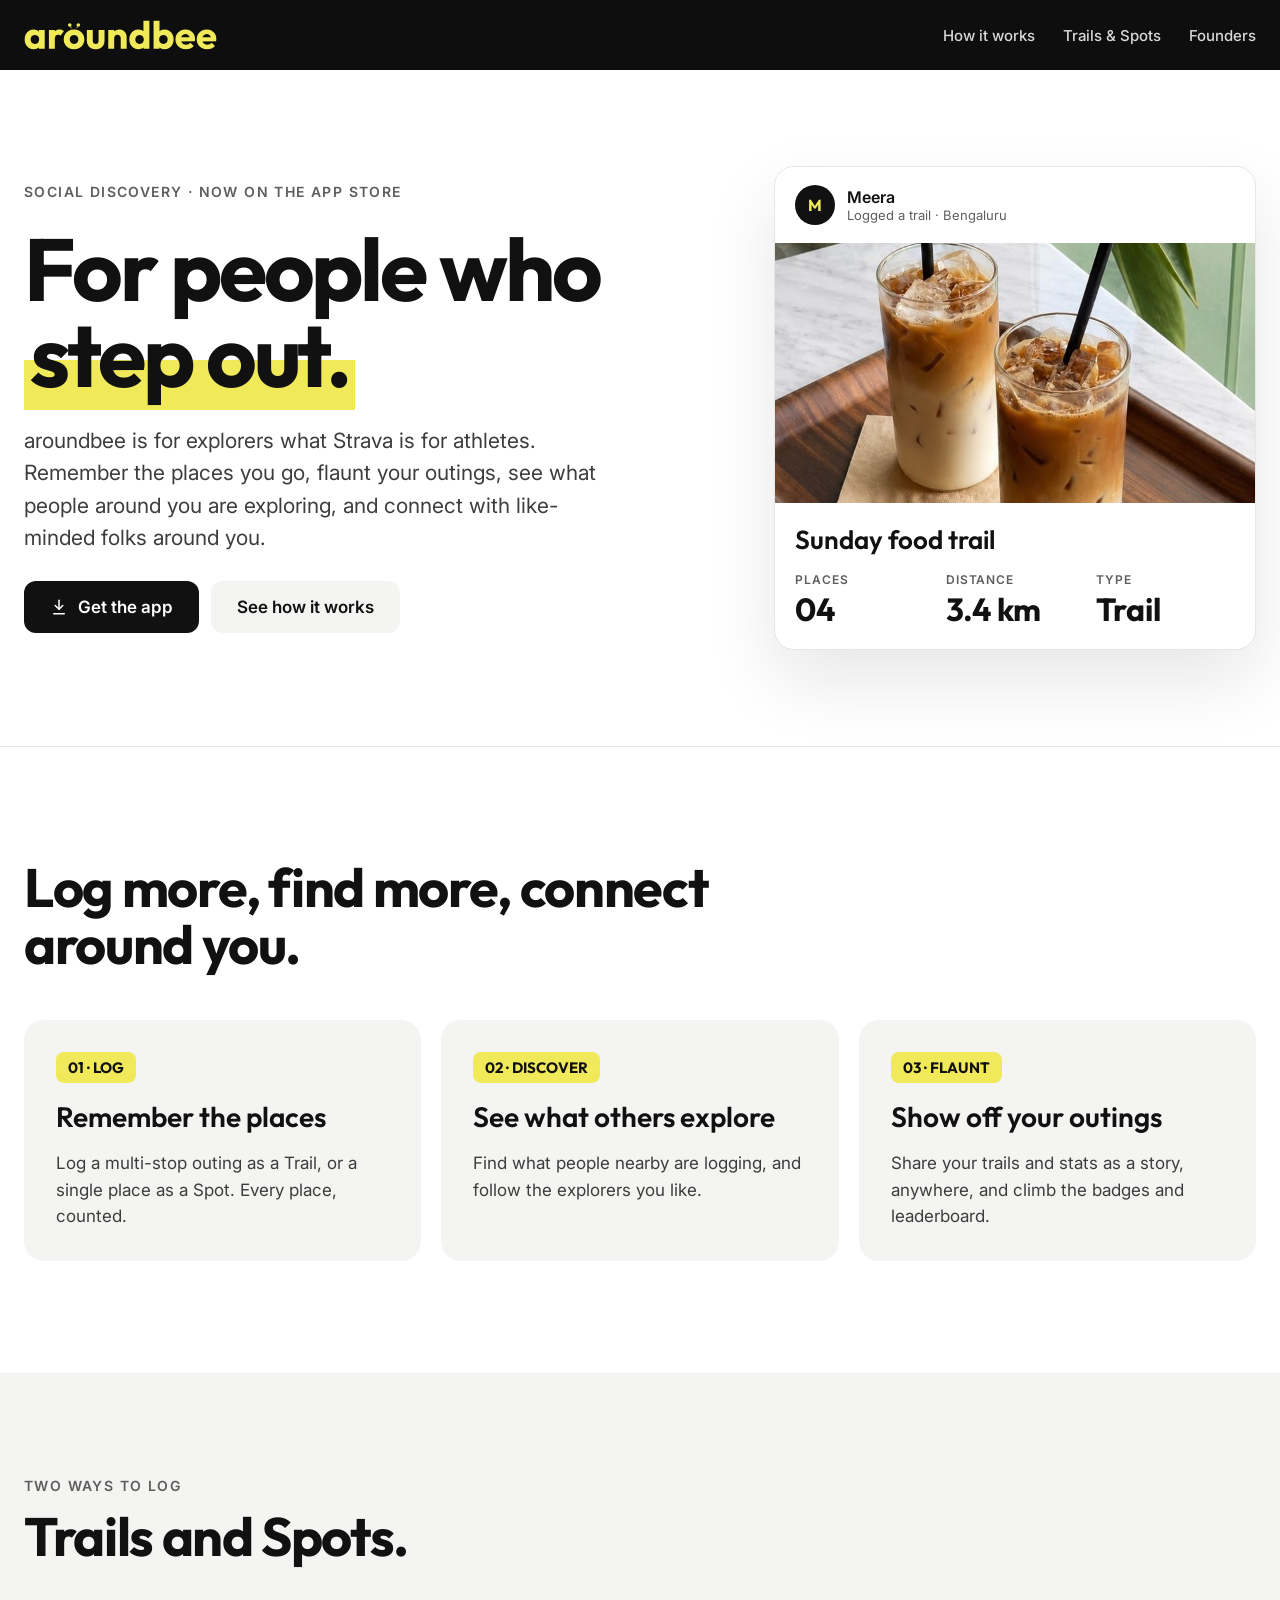
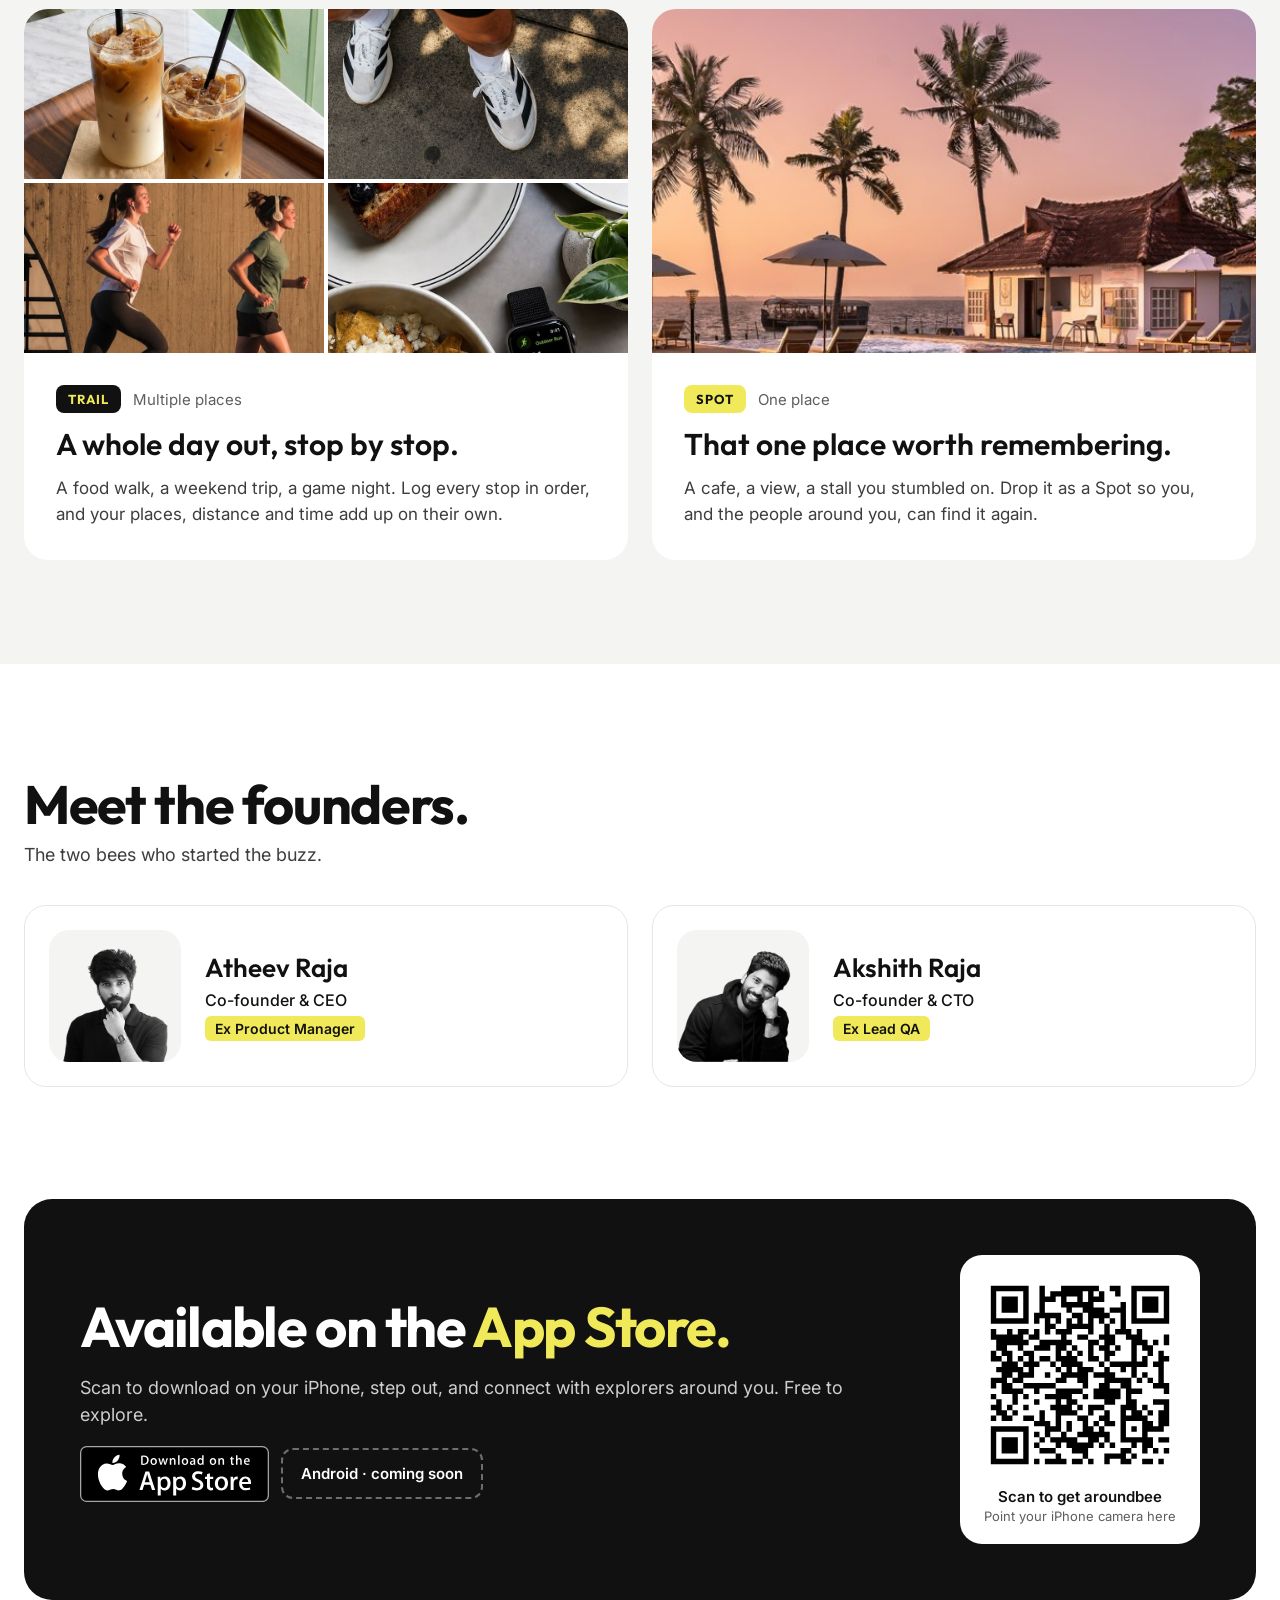
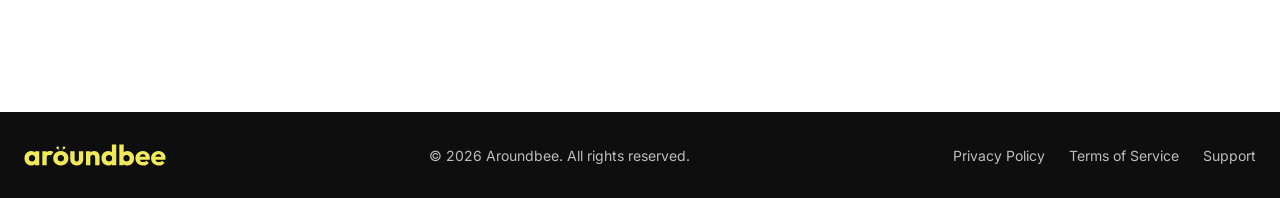
==== commit f752c5cb: "New homepage and latest logo on legal and support pages Replace the animated homepage with the new l" ====
--- a/index.html
+++ b/index.html
@@ -1,2014 +1,151 @@
-<!DOCTYPE html>
+<!doctype html>
 <html lang="en">
 <head>
-  <meta charset="UTF-8" />
-  <meta name="viewport" content="width=device-width, initial-scale=1.0" />
-  <title>Aroundbee</title>
-  <meta name="description" content="Aroundbee turns city discovery into lived, reusable Trails. Hyperlocal. Trust-first. Built for Bangalore." />
-  <link rel="icon" href="aroundbee-mark.svg" type="image/svg+xml" />
-  <link rel="preconnect" href="https://fonts.googleapis.com" />
-  <link rel="preconnect" href="https://fonts.gstatic.com" crossorigin />
-  <link rel="preload" href="https://fonts.googleapis.com/css2?family=Space+Grotesk:wght@400;600;700&display=swap" as="style" onload="this.onload=null;this.rel='stylesheet'" />
-  <noscript><link href="https://fonts.googleapis.com/css2?family=Space+Grotesk:wght@400;600;700&display=swap" rel="stylesheet" /></noscript>
-  <style>
-    *, *::before, *::after { box-sizing: border-box; margin: 0; padding: 0; }
-
-    :root {
-      --black:        #000000;
-      --charcoal:     #0a0a0a;
-      --dark-gray:    #111111;
-      --medium-gray:  #8b8ba0;
-      --light-gray:   #e8e8f0;
-      --white:        #ffffff;
-      --purple:       #F0E959;
-      --purple-bright:#F0E959;
-      --purple-dim:   rgba(240, 233, 89, 0.12);
-      --purple-mid:   rgba(240, 233, 89, 0.4);
-      --purple-glow:  rgba(240, 233, 89, 0.6);
-      --glass-bg:     rgba(255,255,255,0.05);
-      --glass-border: rgba(255,255,255,0.10);
-      --radius-sm:    8px;
-      --radius-md:    16px;
-      --radius-lg:    24px;
-    }
-
-    html { scroll-behavior: smooth; }
-
-    body {
-      font-family: 'Space Grotesk', sans-serif;
-      background: var(--black);
-      color: var(--white);
-      overflow-x: hidden;
-      -webkit-font-smoothing: antialiased;
-    }
-
-    /* ─── NAV ─────────────────────────────────────────── */
-    nav {
-      position: fixed;
-      top: 0; left: 0; right: 0;
-      z-index: 100;
-      display: flex;
-      align-items: center;
-      justify-content: space-between;
-      padding: 20px 40px;
-      background: rgba(0,0,0,0.5);
-      backdrop-filter: blur(24px);
-      -webkit-backdrop-filter: blur(24px);
-      border-bottom: 1px solid var(--glass-border);
-    }
-
-    .nav-logo {
-      display: flex;
-      align-items: center;
-      gap: 5px;
-      font-size: 22px;
-      font-weight: 700;
-      letter-spacing: -0.5px;
-      color: var(--white);
-      text-decoration: none;
-      white-space: nowrap;
-    }
-
-    .nav-logo { gap: 10px; }
-    .nav-logo .mark { height: 26px; width: auto; display: block; }
-    .nav-logo .word { height: 19px; width: auto; display: block; }
-
-    .nav-links {
-      display: flex;
-      gap: 32px;
-      list-style: none;
-    }
-
-    .nav-links a {
-      color: var(--medium-gray);
-      text-decoration: none;
-      font-size: 14px;
-      font-weight: 500;
-      transition: color 0.2s;
-    }
-
-    .nav-links a:hover { color: var(--white); }
-
-    .nav-cta {
-      background: var(--purple) !important;
-      color: #000 !important;
-      padding: 10px 20px;
-      border-radius: 100px;
-      font-weight: 600 !important;
-      font-size: 14px !important;
-      text-decoration: none;
-      transition: opacity 0.2s !important;
-    }
-
-    .nav-cta:hover { opacity: 0.85; }
-
-    /* ─── HERO ────────────────────────────────────────── */
-    .hero {
-      position: relative;
-      min-height: 100vh;
-      display: flex;
-      flex-direction: column;
-      align-items: center;
-      justify-content: center;
-      text-align: center;
-      padding: 120px 24px 80px;
-      overflow: hidden;
-      background-image:
-        linear-gradient(rgba(255,255,255,0.032) 1px, transparent 1px),
-        linear-gradient(90deg, rgba(255,255,255,0.032) 1px, transparent 1px);
-      background-size: 80px 80px;
-    }
-
-    #hero-canvas {
-      position: absolute;
-      inset: 0;
-      width: 100%;
-      height: 100%;
-      z-index: 0;
-    }
-
-    /* Vignette overlay — corners, edges, and subtle centre darkening */
-    .hero-vignette {
-      position: absolute;
-      inset: 0;
-      z-index: 1;
-      background:
-        radial-gradient(ellipse 38% 32% at 0% 0%,   rgba(0,0,0,0.18) 0%, rgba(0,0,0,0.06) 40%, transparent 70%),
-        radial-gradient(ellipse 38% 32% at 100% 0%,  rgba(0,0,0,0.18) 0%, rgba(0,0,0,0.06) 40%, transparent 70%),
-        radial-gradient(ellipse 44% 42% at 50% 50%, rgba(0,0,0,0.80) 0%, rgba(0,0,0,0.55) 40%, transparent 70%),
-        linear-gradient(to bottom, rgba(0,0,0,0.04) 0%, transparent 8%, transparent 85%, rgba(0,0,0,0.35) 100%);
-      pointer-events: none;
-    }
-
-    .hero-content {
-      position: relative;
-      z-index: 2;
-      display: flex;
-      flex-direction: column;
-      align-items: center;
-    }
-
-    .hero-badge {
-      display: inline-flex;
-      align-items: center;
-      gap: 8px;
-      background: var(--glass-bg);
-      border: 1px solid var(--glass-border);
-      border-radius: 100px;
-      padding: 8px 16px;
-      font-size: 13px;
-      color: var(--medium-gray);
-      margin-bottom: 32px;
-      backdrop-filter: blur(10px);
-      opacity: 0;
-      animation: fadeUp 0.6s ease forwards;
-      animation-delay: 2.2s;
-    }
-
-    .hero-badge .dot {
-      width: 6px; height: 6px;
-      background: var(--purple-bright);
-      border-radius: 50%;
-      animation: pulse 2s infinite;
-    }
-
-    @keyframes pulse {
-      0%,100% { opacity:1; transform:scale(1); }
-      50% { opacity:0.5; transform:scale(0.8); }
-    }
-
-    /* aroundbee title — characters revealed one by one */
-    .hero-title {
-      font-size: clamp(64px, 10vw, 120px);
-      font-weight: 700;
-      letter-spacing: -4px;
-      line-height: 1.0;
-      margin-bottom: 28px;
-      display: flex;
-      flex-wrap: wrap;
-      justify-content: center;
-    }
-
-    .hero-title .char {
-      display: inline-block;
-      opacity: 0;
-      transform: translateY(40px) scale(0.9);
-      animation: charReveal 0.7s cubic-bezier(0.16, 1, 0.3, 1) forwards;
-    }
-
-    .hero-title .char.purple { color: var(--purple-bright); }
-
-    @keyframes charReveal {
-      to { opacity: 1; transform: translateY(0) scale(1); }
-    }
-
-    .hero-sub {
-      font-size: clamp(16px, 2vw, 20px);
-      color: var(--medium-gray);
-      max-width: 500px;
-      line-height: 1.65;
-      margin-bottom: 48px;
-      opacity: 0;
-      animation: fadeUp 0.7s ease forwards;
-      animation-delay: 2.4s;
-    }
-
-    @keyframes fadeUp {
-      from { opacity: 0; transform: translateY(16px); }
-      to   { opacity: 1; transform: translateY(0); }
-    }
-
-    .hero-actions {
-      display: flex;
-      gap: 16px;
-      flex-wrap: wrap;
-      justify-content: center;
-      opacity: 0;
-      animation: fadeUp 0.7s ease forwards;
-      animation-delay: 2.6s;
-    }
-
-    .btn-primary {
-      background: var(--purple);
-      color: #000;
-      padding: 16px 32px;
-      border-radius: 100px;
-      font-size: 16px;
-      font-weight: 600;
-      text-decoration: none;
-      transition: transform 0.2s, opacity 0.2s;
-      display: inline-flex;
-      align-items: center;
-      gap: 8px;
-      box-shadow: 0 0 32px var(--purple-mid);
-    }
-
-    .btn-primary:hover { transform: translateY(-2px); opacity: 0.9; }
-
-
-    /* ─── BEE-SWAT GAME ──────────────────────────────── */
-    .hero.game-on { cursor: none; }
-    .hero.game-on a, .hero.game-on button { cursor: pointer; }
-
-    .game-hud {
-      position: absolute;
-      top: 88px; right: 28px;
-      z-index: 3;
-      text-align: right;
-      opacity: 0;
-      transform: translateY(-6px);
-      transition: opacity 0.4s ease, transform 0.4s ease;
-      pointer-events: none;
-    }
-    .game-hud.show { opacity: 1; transform: none; }
-    .hud-souls {
-      font-size: 12px;
-      font-weight: 600;
-      letter-spacing: 0.03em;
-      color: var(--medium-gray);
-    }
-    .hud-souls #hud-count { color: var(--purple-bright); font-weight: 700; }
-    .hud-timer {
-      font-size: 11px;
-      font-weight: 600;
-      color: rgba(255,255,255,0.32);
-      margin-top: 4px;
-      letter-spacing: 0.1em;
-      font-variant-numeric: tabular-nums;
-    }
-    .hud-timer.low { color: #ff5d6c; }
-
-    .game-over {
-      position: absolute;
-      inset: 0;
-      z-index: 4;
-      display: none;
-      align-items: center;
-      justify-content: center;
-      background: rgba(0,0,0,0.5);
-      backdrop-filter: blur(6px);
-      -webkit-backdrop-filter: blur(6px);
-    }
-    .game-over.show { display: flex; }
-    .game-over { cursor: default; }
-    .go-card {
-      background: rgba(28,21,15,0.9);
-      border: 1px solid var(--purple-mid);
-      border-radius: var(--radius-lg);
-      padding: 36px 44px;
-      text-align: center;
-      box-shadow: 0 0 48px rgba(240,233,89,0.25);
-    }
-    .go-title { font-size: 32px; font-weight: 700; letter-spacing: -1px; margin-bottom: 10px; }
-    .go-score { font-size: 14px; color: var(--medium-gray); margin-bottom: 24px; }
-    .go-score b { color: var(--purple-bright); font-size: 22px; font-weight: 700; }
-    .game-over.show { cursor: pointer; }
-    .go-card { cursor: default; }
-
-    /* ─── SECTION SHARED ──────────────────────────────── */
-    section { padding: 100px 24px; }
-
-    .section-label {
-      font-size: 12px;
-      font-weight: 600;
-      letter-spacing: 2.5px;
-      text-transform: uppercase;
-      color: var(--purple-bright);
-      margin-bottom: 16px;
-    }
-
-    .section-title {
-      font-size: clamp(32px, 5vw, 56px);
-      font-weight: 700;
-      letter-spacing: -1.5px;
-      line-height: 1.1;
-      margin-bottom: 20px;
-    }
-
-    .container { max-width: 1100px; margin: 0 auto; }
-
-
-    /* ─── METRIC BANNER ───────────────────────────────── */
-    .metric-banner {
-      padding: 140px 24px;
-      text-align: center;
-      position: relative;
-      background: rgba(0,0,0,0.5);
-      backdrop-filter: blur(24px);
-      -webkit-backdrop-filter: blur(24px);
-      overflow: hidden;
-    }
-
-    /* Radial purple glow behind the section */
-    .metric-banner::before {
-      content: '';
-      position: absolute;
-      left: 50%;
-      top: 50%;
-      transform: translate(-50%, -50%);
-      width: 900px;
-      height: 600px;
-      background: radial-gradient(ellipse at center, rgba(240,233,89,0.13) 0%, rgba(240,233,89,0.04) 45%, transparent 70%);
-      pointer-events: none;
-    }
-
-    /* Top horizontal line accent */
-    .metric-banner::after {
-      content: '';
-      position: absolute;
-      top: 0; left: 50%;
-      transform: translateX(-50%);
-      width: 1px;
-      height: 80px;
-      background: linear-gradient(to bottom, transparent, rgba(240,233,89,0.5));
-      pointer-events: none;
-    }
-
-    .pilot-badge {
-      display: inline-flex;
-      align-items: center;
-      gap: 8px;
-      background: rgba(240,233,89,0.08);
-      border: 1px solid rgba(240,233,89,0.25);
-      border-radius: 100px;
-      padding: 6px 16px;
-      font-size: 11px;
-      font-weight: 700;
-      letter-spacing: 0.14em;
-      text-transform: uppercase;
-      color: var(--purple-bright);
-      margin-bottom: 32px;
-      position: relative;
-    }
-
-    .pilot-badge-dot {
-      width: 6px;
-      height: 6px;
-      border-radius: 50%;
-      background: var(--purple-bright);
-      box-shadow: 0 0 8px var(--purple-bright);
-      animation: pulse-dot 2s ease-in-out infinite;
-    }
-
-    @keyframes pulse-dot {
-      0%, 100% { opacity: 1; transform: scale(1); }
-      50%       { opacity: 0.5; transform: scale(0.7); }
-    }
-
-    .metric-label { font-size: 13px; color: var(--medium-gray); margin-bottom: 8px; }
-
-    .metric-big {
-      font-size: clamp(36px, 5.5vw, 68px);
-      font-weight: 800;
-      letter-spacing: -2px;
-      line-height: 1.05;
-      position: relative;
-    }
-
-    .metric-big .purple { color: var(--purple-bright); }
-
-    .metric-desc {
-      font-size: 16px;
-      color: var(--medium-gray);
-      margin-top: 20px;
-      max-width: 480px;
-      margin-left: auto;
-      margin-right: auto;
-      line-height: 1.6;
-    }
-
-    /* Pill form */
-    .pilot-form-wrap {
-      display: flex;
-      align-items: center;
-      max-width: 460px;
-      margin: 40px auto 0;
-      background: rgba(255,255,255,0.04);
-      border: 1px solid rgba(255,255,255,0.1);
-      border-radius: 100px;
-      padding: 6px 6px 6px 24px;
-      transition: border-color 0.3s;
-      position: relative;
-    }
-    .pilot-form-wrap:focus-within {
-      border-color: rgba(240,233,89,0.5);
-      box-shadow: 0 0 0 4px rgba(240,233,89,0.08);
-    }
-    .pilot-form-wrap input {
-      flex: 1;
-      background: transparent;
-      border: none;
-      outline: none;
-      font-size: 15px;
-      font-family: inherit;
-      color: #fff;
-      padding: 8px 0;
-    }
-    .pilot-form-wrap input::placeholder { color: rgba(255,255,255,0.25); }
-    .pilot-form-wrap .btn-pill {
-      background: var(--purple);
-      color: #000;
-      border: none;
-      border-radius: 100px;
-      padding: 12px 24px;
-      font-size: 14px;
-      font-weight: 700;
-      font-family: inherit;
-      cursor: pointer;
-      white-space: nowrap;
-      transition: background 0.2s, box-shadow 0.2s;
-      flex-shrink: 0;
-    }
-    .pilot-form-wrap .btn-pill:hover {
-      background: var(--purple-bright);
-      box-shadow: 0 0 24px rgba(240,233,89,0.5);
-    }
-
-    /* Stats strip */
-    .pilot-stats-strip {
-      display: inline-flex;
-      gap: 40px;
-      margin-top: 52px;
-      position: relative;
-    }
-    .pilot-stat-item {
-      display: flex;
-      flex-direction: column;
-      align-items: center;
-      gap: 4px;
-    }
-    .pilot-stat-item + .pilot-stat-item::before {
-      content: '';
-      position: absolute;
-      left: 0; top: 50%;
-      width: 1px; height: 24px;
-      background: rgba(255,255,255,0.07);
-      transform: translateY(-50%);
-    }
-    .pstat-num {
-      font-size: 22px;
-      font-weight: 800;
-      color: #fff;
-      letter-spacing: -0.5px;
-      line-height: 1;
-    }
-    .pstat-label {
-      font-size: 11px;
-      color: #8b8ba0;
-      text-transform: uppercase;
-      letter-spacing: 0.1em;
-      font-weight: 600;
-    }
-
-/* ─── FOOTER ──────────────────────────────────────── */
-    footer { border-top: 1px solid rgba(255,255,255,0.07); padding: 28px 40px; }
-
-    .footer-inner {
-      max-width: 1100px;
-      margin: 0 auto;
-      display: grid;
-      grid-template-columns: 1fr auto 1fr;
-      align-items: center;
-    }
-
-    .footer-logo { display: flex; align-items: center; gap: 10px; }
-    .footer-logo .mark { height: 21px; width: auto; display: block; }
-    .footer-logo .word { height: 15px; width: auto; display: block; }
-
-    .footer-copy { font-size: 12px; color: rgba(255,255,255,0.35); text-align: center; }
-
-    .footer-links { display: flex; gap: 24px; justify-content: flex-end; }
-    .footer-links a { font-size: 12px; color: rgba(255,255,255,0.35); text-decoration: none; transition: color 0.2s; }
-    .footer-links a:hover { color: var(--white); }
-
-    /* ─── TEAM ───────────────────────────────────────── */
-    .team-section {
-      background: rgba(0,0,0,0.5);
-      backdrop-filter: blur(24px);
-      -webkit-backdrop-filter: blur(24px);
-      padding: 120px 40px;
-    }
-    .team-header {
-      text-align: center;
-      margin-bottom: 72px;
-    }
-    .team-grid {
-      display: grid;
-      grid-template-columns: repeat(4, 1fr);
-      gap: 24px;
-      max-width: 1000px;
-      margin: 0 auto;
-    }
-    .team-card {
-      background: rgba(0,0,0,0.35);
-      backdrop-filter: blur(24px) saturate(140%);
-      -webkit-backdrop-filter: blur(24px) saturate(140%);
-      border: 1px solid rgba(255,255,255,0.08);
-      border-top: 1px solid rgba(255,255,255,0.12);
-      box-shadow: 0 8px 32px rgba(0,0,0,0.4), inset 0 1px 0 rgba(255,255,255,0.06);
-      border-radius: 20px;
-      padding: 32px 24px;
-      text-align: center;
-      transition: border-color 0.3s ease, transform 0.3s ease;
-    }
-    .team-card:hover {
-      border-color: rgba(240,233,89,0.3);
-      transform: translateY(-4px);
-    }
-    .team-avatar {
-      width: 110px;
-      height: 110px;
-      border-radius: 50%;
-      background: #dcdcdc;
-      border: none;
-      margin: 0 auto 20px;
-      display: flex;
-      align-items: center;
-      justify-content: center;
-      font-size: 22px;
-      font-weight: 700;
-      color: #555;
-      letter-spacing: -1px;
-      overflow: hidden;
-    }
-    .team-avatar img {
-      width: 100%;
-      height: 100%;
-      object-fit: cover;
-      object-position: top center;
-      border-radius: 50%;
-      filter: none;
-      display: block;
-    }
-    .team-name {
-      font-size: 16px;
-      font-weight: 700;
-      color: #fff;
-      margin-bottom: 6px;
-      letter-spacing: -0.02em;
-    }
-    .team-role {
-      font-size: 12px;
-      font-weight: 600;
-      color: var(--purple-bright);
-      text-transform: uppercase;
-      letter-spacing: 0.1em;
-      margin-bottom: 14px;
-    }
-
-    .team-card-link { text-decoration: none; color: inherit; display: block; }
-    .team-card-link:hover .team-card { border-color: rgba(240,233,89,0.3); transform: translateY(-4px); }
-
-    .team-linkedin-icon {
-      position: absolute;
-      top: 14px; right: 14px;
-      width: 22px; height: 22px;
-      background: rgba(255,255,255,0.06);
-      border-radius: 6px;
-      display: flex; align-items: center; justify-content: center;
-      color: var(--medium-gray);
-      transition: background 0.2s, color 0.2s;
-    }
-    .team-card-link:hover .team-linkedin-icon { background: var(--purple); color: #fff; }
-    .team-card { position: relative; }
-
-    /* ─── SCROLL FADE ─────────────────────────────────── */
-    .fade-in {
-      opacity: 0;
-      transform: translateY(24px);
-      transition: opacity 0.6s ease, transform 0.6s ease;
-      will-change: opacity, transform;
-    }
-    .fade-in.visible { opacity: 1; transform: none; will-change: auto; }
-
-    /* ─── CONTENT VISIBILITY ──────────────────────────── */
-    .team-section  { content-visibility: auto; contain-intrinsic-size: 0 600px; }
-    .metric-banner { content-visibility: auto; contain-intrinsic-size: 0 700px; }
-
-    /* ─── REDUCED MOTION ──────────────────────────────── */
-    @media (prefers-reduced-motion: reduce) {
-      *, *::before, *::after {
-        animation-duration: 0.01ms !important;
-        animation-iteration-count: 1 !important;
-        transition-duration: 0.01ms !important;
-      }
-      .hero-title .char { opacity: 1; transform: none; }
-      .hero-badge, .hero-sub, .hero-actions { opacity: 1; transform: none; }
-      .fade-in { opacity: 1; transform: none; }
-    }
-
-    /* ─── HAMBURGER ──────────────────────────────────── */
-    .nav-hamburger {
-      display: none;
-      flex-direction: column;
-      justify-content: center;
-      gap: 5px;
-      width: 36px;
-      height: 36px;
-      background: none;
-      border: none;
-      cursor: pointer;
-      padding: 4px;
-      z-index: 200;
-    }
-    .nav-hamburger span {
-      display: block;
-      height: 2px;
-      width: 100%;
-      background: var(--white);
-      border-radius: 2px;
-      transition: transform 0.25s, opacity 0.25s;
-      transform-origin: center;
-    }
-    .nav-hamburger.open span:nth-child(1) { transform: translateY(7px) rotate(45deg); }
-    .nav-hamburger.open span:nth-child(2) { opacity: 0; }
-    .nav-hamburger.open span:nth-child(3) { transform: translateY(-7px) rotate(-45deg); }
-
-    /* Mobile drawer */
-    .nav-drawer {
-      display: none;
-      position: fixed;
-      top: 0; left: 0; right: 0; bottom: 0;
-      background: rgba(0,0,0,0.97);
-      z-index: 150;
-      flex-direction: column;
-      align-items: center;
-      justify-content: center;
-      gap: 32px;
-      backdrop-filter: blur(20px);
-    }
-    .nav-drawer.open { display: flex; }
-    .nav-drawer a {
-      font-size: 28px;
-      font-weight: 700;
-      color: var(--white);
-      text-decoration: none;
-      letter-spacing: -0.5px;
-      transition: color 0.2s;
-    }
-    .nav-drawer a:hover { color: var(--purple-bright); }
-    .nav-drawer .drawer-cta {
-      background: var(--purple);
-      color: #000 !important;
-      padding: 16px 36px;
-      border-radius: 100px;
-      font-size: 18px !important;
-    }
-
-    /* ─── RESPONSIVE ──────────────────────────────────── */
-    @media (max-width: 768px) {
-      nav { padding: 16px 20px; }
-      .nav-links { display: none; }
-      .nav-hamburger { display: flex; }
-
-      section { padding: 72px 20px; }
-
-      .hero { padding: 110px 28px 80px; }
-      .hero-title { font-size: 44px; letter-spacing: -1.5px; margin-bottom: 20px; }
-      .hero-badge { font-size: 12px; padding: 6px 14px; margin-bottom: 24px; }
-      .hero-sub { font-size: 15px; max-width: 320px; margin-bottom: 36px; }
-      .hero-actions { gap: 12px; }
-      .btn-primary { padding: 13px 22px; font-size: 14px; }
-
-      .team-section { padding: 80px 20px; }
-      .team-grid { grid-template-columns: 1fr 1fr; gap: 16px; }
-      .team-header { margin-bottom: 40px; }
-      .team-avatar { width: 80px; height: 80px; }
-      .team-card { padding: 24px 16px; }
-      .team-name { font-size: 14px; }
-      .team-role { font-size: 11px; }
-
-      .metric-banner { padding: 64px 24px; }
-      .metric-desc { font-size: 14px; max-width: 280px; margin-bottom: 28px; }
-
-      .pilot-form-wrap {
-        flex-direction: column;
-        background: none;
-        border: none;
-        border-radius: 0;
-        padding: 0;
-        align-items: stretch;
-        gap: 12px;
-        box-shadow: none;
-        max-width: 320px;
-      }
-      .pilot-form-wrap:focus-within { box-shadow: none; }
-      .pilot-form-wrap input {
-        padding: 16px 20px;
-        font-size: 18px;
-        background: rgba(255,255,255,0.06);
-        border: 1.5px solid rgba(240,233,89,0.4);
-        border-radius: 14px;
-        color: #fff;
-        text-align: center;
-        letter-spacing: 0.04em;
-      }
-      .pilot-form-wrap input:focus { border-color: rgba(240,233,89,0.9); outline: none; background: rgba(240,233,89,0.06); }
-      .pilot-form-wrap .btn-pill {
-        border-radius: 100px;
-        padding: 12px 24px;
-        font-size: 14px;
-        font-weight: 600;
-        background: transparent;
-        border: 1px solid rgba(255,255,255,0.18);
-        color: rgba(255,255,255,0.7);
-        box-shadow: none;
-        text-align: center;
-      }
-      .pilot-form-wrap .btn-pill:hover { background: var(--purple); border-color: var(--purple); color: #000; }
-
-      .pilot-stats-strip { gap: 20px; flex-wrap: wrap; justify-content: center; }
-      .pilot-stat-item + .pilot-stat-item { padding-left: 0 !important; }
-      .pilot-stat-item + .pilot-stat-item::before { display: none; }
-
-      .footer-inner { grid-template-columns: 1fr; gap: 12px; text-align: center; }
-      .footer-logo { justify-content: center; }
-      .footer-links { justify-content: center; flex-wrap: wrap; }
-    }
-
-    @media (max-width: 380px) {
-      .hero-title { font-size: 52px; }
-      .team-grid { grid-template-columns: 1fr; }
-    }
-  </style>
+<meta charset="utf-8">
+<meta name="viewport" content="width=device-width, initial-scale=1">
+<title>aroundbee — for people who step out</title>
+<meta name="description" content="aroundbee is for explorers what Strava is for athletes. Log Trails and Spots, see what people around you are exploring, and connect with like-minded folks. Now on the App Store.">
+<link rel="icon" href="assets/logo.svg" type="image/svg+xml">
+<link rel="preconnect" href="https://fonts.googleapis.com">
+<link href="https://fonts.googleapis.com/css2?family=Outfit:wght@500;600;700&amp;family=Inter:wght@400;500;600&amp;display=swap" rel="stylesheet">
+<style>
+html{scroll-behavior:smooth}body{margin:0;background:#FFFFFF}section{scroll-margin-top:80px}
+a{color:#111111}a:hover{color:#5E5E5E}
+@media (max-width:600px){h1{font-size:52px!important}h2{font-size:38px!important}#top>div{padding:56px 20px!important;gap:40px!important}#what,#founders{padding:72px 20px!important}#trails>div{padding:72px 20px!important}#download{padding:0 16px 72px!important}#download>div{padding:32px 24px!important}#founders img{width:96px!important;height:96px!important}header nav{gap:18px!important;font-size:14px!important}}
+</style>
 </head>
 <body>
+<div style="font-family: 'Inter', system-ui, sans-serif; color: #111111; background: #FFFFFF; min-height: 100vh">
 
-  <!-- NAV -->
-  <nav>
-    <a href="#" class="nav-logo"><img class="mark" src="aroundbee-mark.svg" alt="" /><img class="word" src="aroundbee-wordmark.svg" alt="aroundbee" /></a>
-    <ul class="nav-links">
-      <li><a href="#team">Our Team</a></li>
-      <li><a href="#pilot">Pilot</a></li>
-      <li><a href="#pilot" class="nav-cta">Get Early Access</a></li>
-    </ul>
-    <button class="nav-hamburger" id="nav-hamburger" aria-label="Open menu">
-      <span></span><span></span><span></span>
-    </button>
-  </nav>
+<header style="background: #0E0E0E; position: sticky; top: 0; z-index: 5">
+<div style="max-width: 1240px; margin: 0 auto; padding: 20px 24px; display: flex; flex-wrap: wrap; align-items: center; justify-content: space-between; gap: 16px">
+<a href="#top" style="display: flex; align-items: center; text-decoration: none" aria-label="aroundbee home"><img src="assets/logo.svg" alt="aroundbee" style="height: 30px; width: auto; display: block"></a>
+<nav aria-label="Main" style="display: flex; flex-wrap: wrap; align-items: center; gap: 28px; font-size: 15px; font-weight: 500">
+<a href="#what" style="color: #D9D9D9; text-decoration: none">How it works</a>
+<a href="#trails" style="color: #D9D9D9; text-decoration: none">Trails &amp; Spots</a>
+<a href="#founders" style="color: #D9D9D9; text-decoration: none">Founders</a>
+</nav>
+</div>
+</header>
 
-  <!-- Mobile nav drawer -->
-  <div class="nav-drawer" id="nav-drawer">
-    <a href="#team" class="drawer-link">Our Team</a>
-    <a href="#pilot" class="drawer-link">Pilot</a>
-    <a href="#pilot" class="drawer-cta">Get Early Access</a>
-  </div>
+<section id="top" style="border-bottom: 1px solid #E6E6E3">
+<div style="max-width: 1240px; margin: 0 auto; padding: 96px 24px; display: flex; flex-wrap: wrap; align-items: center; gap: 64px">
+<div style="flex: 1 1 540px; min-width: 0; display: flex; flex-direction: column; gap: 26px">
+<span style="font-size: 14px; font-weight: 600; letter-spacing: 0.1em; color: #5E5E5E">SOCIAL DISCOVERY · NOW ON THE APP STORE</span>
+<h1 style="margin: 0; font-family: 'Outfit', sans-serif; font-size: 88px; line-height: 0.98; font-weight: 700; letter-spacing: -0.035em">For people who <span style="background: linear-gradient(transparent 55%, #F0E959 55%); padding: 0 6px">step out.</span></h1>
+<p style="margin: 0; font-size: 21px; line-height: 1.55; color: #3D3D3D; max-width: 580px">aroundbee is for explorers what Strava is for athletes. Remember the places you go, flaunt your outings, see what people around you are exploring, and connect with like-minded folks around you.</p>
+<div style="display: flex; flex-wrap: wrap; gap: 12px">
+<a href="https://apps.apple.com/in/app/aroundbee/id6776641630" style="display: inline-flex; align-items: center; gap: 10px; background: #111111; color: #FFFFFF; text-decoration: none; font-size: 17px; font-weight: 600; padding: 16px 26px; border-radius: 12px"><svg aria-hidden="true" width="18" height="18" viewBox="0 0 24 24" fill="none" stroke="currentColor" stroke-width="2" stroke-linecap="round" stroke-linejoin="round"><path d="M12 3v12"></path><path d="M7 10l5 5 5-5"></path><path d="M5 21h14"></path></svg>Get the app</a>
+<a href="#what" style="background: #F4F4F2; color: #111111; text-decoration: none; font-size: 17px; font-weight: 600; padding: 16px 26px; border-radius: 12px">See how it works</a>
+</div>
+</div>
+<article style="flex: 1 1 400px; min-width: 0; max-width: 480px; border: 1px solid #E6E6E3; border-radius: 20px; overflow: hidden; box-shadow: 0 30px 70px rgba(17,17,17,0.10); background: #FFFFFF">
+<div style="padding: 18px 20px; display: flex; align-items: center; gap: 12px">
+<span style="width: 40px; height: 40px; border-radius: 20px; background: #111111; color: #F0E959; display: flex; align-items: center; justify-content: center; font-family: 'Outfit', sans-serif; font-weight: 700">M</span>
+<div style="flex: 1 1 0; min-width: 0; display: flex; flex-direction: column"><span style="font-size: 16px; font-weight: 600">Meera</span><span style="font-size: 13px; color: #5E5E5E">Logged a trail · Bengaluru</span></div>
+</div>
+<img src="assets/trail-1.jpg" alt="Photo from a logged food trail" style="width: 100%; height: 260px; object-fit: cover; display: block">
+<div style="padding: 20px; display: flex; flex-direction: column; gap: 16px">
+<span style="font-family: 'Outfit', sans-serif; font-size: 26px; font-weight: 600">Sunday food trail</span>
+<div style="display: grid; grid-template-columns: repeat(3, minmax(0, 1fr)); gap: 12px">
+<div style="display: flex; flex-direction: column; gap: 2px"><span style="font-size: 12px; font-weight: 600; letter-spacing: 0.08em; color: #5E5E5E">PLACES</span><span style="font-family: 'Outfit', sans-serif; font-size: 32px; font-weight: 700">04</span></div>
+<div style="display: flex; flex-direction: column; gap: 2px"><span style="font-size: 12px; font-weight: 600; letter-spacing: 0.08em; color: #5E5E5E">DISTANCE</span><span style="font-family: 'Outfit', sans-serif; font-size: 32px; font-weight: 700">3.4 km</span></div>
+<div style="display: flex; flex-direction: column; gap: 2px"><span style="font-size: 12px; font-weight: 600; letter-spacing: 0.08em; color: #5E5E5E">TYPE</span><span style="font-family: 'Outfit', sans-serif; font-size: 32px; font-weight: 700">Trail</span></div>
+</div>
+</div>
+</article>
+</div>
+</section>
 
-  <!-- HERO -->
-  <section class="hero" id="hero">
-    <canvas id="hero-canvas"></canvas>
-    <div class="hero-vignette"></div>
+<section id="what" style="max-width: 1240px; margin: 0 auto; padding: 112px 24px; display: flex; flex-direction: column; gap: 48px">
+<h2 style="margin: 0; font-family: 'Outfit', sans-serif; font-size: 54px; line-height: 1.05; font-weight: 700; letter-spacing: -0.025em; max-width: 820px">Log more, find more, connect around you.</h2>
+<div style="display: flex; flex-wrap: wrap; gap: 20px">
+<div style="flex: 1 1 300px; min-width: 0; background: #F4F4F2; border-radius: 20px; padding: 32px; display: flex; flex-direction: column; gap: 16px">
+<span style="font-family: 'Outfit', sans-serif; font-size: 15px; font-weight: 700; color: #111111; background: #F0E959; align-self: flex-start; padding: 6px 12px; border-radius: 8px">01 · LOG</span>
+<h3 style="margin: 0; font-family: 'Outfit', sans-serif; font-size: 28px; font-weight: 600">Remember the places</h3>
+<p style="margin: 0; font-size: 17px; line-height: 1.55; color: #3D3D3D">Log a multi-stop outing as a Trail, or a single place as a Spot. Every place, counted.</p>
+</div>
+<div style="flex: 1 1 300px; min-width: 0; background: #F4F4F2; border-radius: 20px; padding: 32px; display: flex; flex-direction: column; gap: 16px">
+<span style="font-family: 'Outfit', sans-serif; font-size: 15px; font-weight: 700; color: #111111; background: #F0E959; align-self: flex-start; padding: 6px 12px; border-radius: 8px">02 · DISCOVER</span>
+<h3 style="margin: 0; font-family: 'Outfit', sans-serif; font-size: 28px; font-weight: 600">See what others explore</h3>
+<p style="margin: 0; font-size: 17px; line-height: 1.55; color: #3D3D3D">Find what people nearby are logging, and follow the explorers you like.</p>
+</div>
+<div style="flex: 1 1 300px; min-width: 0; background: #F4F4F2; border-radius: 20px; padding: 32px; display: flex; flex-direction: column; gap: 16px">
+<span style="font-family: 'Outfit', sans-serif; font-size: 15px; font-weight: 700; color: #111111; background: #F0E959; align-self: flex-start; padding: 6px 12px; border-radius: 8px">03 · FLAUNT</span>
+<h3 style="margin: 0; font-family: 'Outfit', sans-serif; font-size: 28px; font-weight: 600">Show off your outings</h3>
+<p style="margin: 0; font-size: 17px; line-height: 1.55; color: #3D3D3D">Share your trails and stats as a story, anywhere, and climb the badges and leaderboard.</p>
+</div>
+</div>
+</section>
 
-    <div class="game-hud" id="game-hud" aria-hidden="true">
-      <div class="hud-souls">Unfulfilled Bee Souls: <span id="hud-count">0</span></div>
-      <div class="hud-timer" id="hud-timer">2:00</div>
-    </div>
+<section id="trails" style="background: #F4F4F2">
+<div style="max-width: 1240px; margin: 0 auto; padding: 104px 24px; display: flex; flex-direction: column; gap: 44px">
+<div style="display: flex; flex-direction: column; gap: 14px; max-width: 760px">
+<span style="font-size: 14px; font-weight: 600; letter-spacing: 0.1em; color: #5E5E5E">TWO WAYS TO LOG</span>
+<h2 style="margin: 0; font-family: 'Outfit', sans-serif; font-size: 54px; line-height: 1.05; font-weight: 700; letter-spacing: -0.025em">Trails and Spots.</h2>
+</div>
+<div style="display: flex; flex-wrap: wrap; gap: 24px">
+<article style="flex: 1 1 440px; min-width: 0; background: #FFFFFF; border-radius: 24px; overflow: hidden; display: flex; flex-direction: column">
+<div style="display: grid; grid-template-columns: repeat(2, minmax(0, 1fr)); gap: 4px">
+<img src="assets/trail-1.jpg" alt="First stop of a trail" style="width: 100%; height: 170px; object-fit: cover; display: block">
+<img src="assets/trail-2.jpg" alt="Second stop of a trail" style="width: 100%; height: 170px; object-fit: cover; display: block">
+<img src="assets/trail-3.jpg" alt="Third stop of a trail" style="width: 100%; height: 170px; object-fit: cover; display: block">
+<img src="assets/trail-4.jpg" alt="Fourth stop of a trail" style="width: 100%; height: 170px; object-fit: cover; display: block">
+</div>
+<div style="padding: 32px; display: flex; flex-direction: column; gap: 12px">
+<div style="display: flex; align-items: center; gap: 12px"><span style="font-family: 'Outfit', sans-serif; font-size: 13px; font-weight: 700; letter-spacing: 0.08em; background: #111111; color: #F0E959; padding: 6px 12px; border-radius: 8px">TRAIL</span><span style="font-size: 15px; color: #5E5E5E">Multiple places</span></div>
+<h3 style="margin: 0; font-family: 'Outfit', sans-serif; font-size: 30px; font-weight: 600">A whole day out, stop by stop.</h3>
+<p style="margin: 0; font-size: 17px; line-height: 1.55; color: #3D3D3D">A food walk, a weekend trip, a game night. Log every stop in order, and your places, distance and time add up on their own.</p>
+</div>
+</article>
+<article style="flex: 1 1 440px; min-width: 0; background: #FFFFFF; border-radius: 24px; overflow: hidden; display: flex; flex-direction: column">
+<img src="assets/spot-2.jpg" alt="A lakeside resort at sunset, logged as a Spot" style="width: 100%; height: 344px; object-fit: cover; display: block">
+<div style="padding: 32px; display: flex; flex-direction: column; gap: 12px">
+<div style="display: flex; align-items: center; gap: 12px"><span style="font-family: 'Outfit', sans-serif; font-size: 13px; font-weight: 700; letter-spacing: 0.08em; background: #F0E959; color: #111111; padding: 6px 12px; border-radius: 8px">SPOT</span><span style="font-size: 15px; color: #5E5E5E">One place</span></div>
+<h3 style="margin: 0; font-family: 'Outfit', sans-serif; font-size: 30px; font-weight: 600">That one place worth remembering.</h3>
+<p style="margin: 0; font-size: 17px; line-height: 1.55; color: #3D3D3D">A cafe, a view, a stall you stumbled on. Drop it as a Spot so you, and the people around you, can find it again.</p>
+</div>
+</article>
+</div>
+</div>
+</section>
 
-    <div class="game-over" id="game-over">
-      <div class="go-card">
-        <div class="go-title">Game Over</div>
-        <div class="go-score">Unfulfilled Souls: <b id="go-count">0</b></div>
-      </div>
-    </div>
+<section id="founders" style="max-width: 1240px; margin: 0 auto; padding: 112px 24px; display: flex; flex-direction: column; gap: 40px">
+<div style="display: flex; flex-direction: column; gap: 12px">
+<h2 style="margin: 0; font-family: 'Outfit', sans-serif; font-size: 54px; line-height: 1.05; font-weight: 700; letter-spacing: -0.025em">Meet the founders.</h2>
+<p style="margin: 0; font-size: 18px; color: #3D3D3D">The two bees who started the buzz.</p>
+</div>
+<div style="display: flex; flex-wrap: wrap; gap: 24px">
+<div style="flex: 1 1 400px; min-width: 0; display: flex; align-items: center; gap: 24px; padding: 24px; border: 1px solid #E6E6E3; border-radius: 22px"><img src="assets/atheev.png" alt="Atheev Raja" style="width: 132px; height: 132px; border-radius: 20px; object-fit: cover; object-position: top center; background: #F4F4F2"><div style="display: flex; flex-direction: column; gap: 6px"><span style="font-family: 'Outfit', sans-serif; font-size: 26px; font-weight: 600">Atheev Raja</span><span style="font-size: 16px; font-weight: 500">Co-founder &amp; CEO</span><span style="align-self: flex-start; font-size: 14px; font-weight: 600; background: #F0E959; padding: 4px 10px; border-radius: 6px">Ex Product Manager</span></div></div>
+<div style="flex: 1 1 400px; min-width: 0; display: flex; align-items: center; gap: 24px; padding: 24px; border: 1px solid #E6E6E3; border-radius: 22px"><img src="assets/akshith.png" alt="Akshith Raja" style="width: 132px; height: 132px; border-radius: 20px; object-fit: cover; object-position: top center; background: #F4F4F2"><div style="display: flex; flex-direction: column; gap: 6px"><span style="font-family: 'Outfit', sans-serif; font-size: 26px; font-weight: 600">Akshith Raja</span><span style="font-size: 16px; font-weight: 500">Co-founder &amp; CTO</span><span style="align-self: flex-start; font-size: 14px; font-weight: 600; background: #F0E959; padding: 4px 10px; border-radius: 6px">Ex Lead QA</span></div></div>
+</div>
+</section>
 
-    <div class="hero-content">
-      <div class="hero-badge">
-        <span class="dot"></span>
-        Now live in <span style="color:var(--purple-bright);font-weight:600;">Bangalore</span> · Pilot cohort open
-      </div>
+<section id="download" style="max-width: 1240px; margin: 0 auto; padding: 0 24px 112px">
+<div style="background: #111111; color: #FFFFFF; border-radius: 28px; padding: 56px; display: flex; flex-wrap: wrap; align-items: center; gap: 48px">
+<div style="flex: 1 1 420px; min-width: 0; display: flex; flex-direction: column; gap: 18px">
+<h2 style="margin: 0; font-family: 'Outfit', sans-serif; font-size: 56px; line-height: 1.02; font-weight: 700; letter-spacing: -0.03em; color: #FFFFFF">Available on the <span style="color: #F0E959">App Store.</span></h2>
+<p style="margin: 0; font-size: 18px; line-height: 1.5; color: #CFCFCF">Scan to download on your iPhone, step out, and connect with explorers around you. Free to explore.</p>
+<div style="display: flex; flex-wrap: wrap; align-items: center; gap: 12px">
+<a href="https://apps.apple.com/in/app/aroundbee/id6776641630" style="display: inline-block; line-height: 0" aria-label="Download aroundbee on the App Store"><img src="assets/appstore-badge.svg" alt="Download on the App Store" style="height: 56px; width: auto; display: block"></a>
+<span style="display: inline-flex; align-items: center; gap: 8px; padding: 14px 18px; border-radius: 12px; border: 2px dashed #6E6E6E; color: #FFFFFF; font-size: 15px; font-weight: 600">Android · coming soon</span>
+</div>
+</div>
+<div style="flex: 0 0 auto; background: #FFFFFF; border-radius: 22px; padding: 20px; display: flex; flex-direction: column; align-items: center; gap: 12px">
+<a href="https://apps.apple.com/in/app/aroundbee/id6776641630" style="display: block; line-height: 0" aria-label="Open aroundbee on the App Store"><img src="assets/appstore-qr.svg" alt="QR code linking to aroundbee on the App Store" style="width: 200px; height: 200px; display: block; background: #FFFFFF"></a>
+<div style="display: flex; flex-direction: column; align-items: center; gap: 2px; text-align: center; color: #111111"><span style="font-size: 15px; font-weight: 600">Scan to get aroundbee</span><span style="font-size: 13px; color: #5E5E5E">Point your iPhone camera here</span></div>
+</div>
+</div>
+</section>
 
-      <h1 class="hero-title" id="hero-title"></h1>
+<footer style="background: #0E0E0E; color: #BDBDBD">
+<div style="max-width: 1240px; margin: 0 auto; padding: 32px 24px; display: flex; flex-wrap: wrap; align-items: center; justify-content: space-between; gap: 20px; font-size: 14px">
+<img src="assets/logo.svg" alt="aroundbee" style="height: 22px; width: auto; display: block">
+<span>© 2026 Aroundbee. All rights reserved.</span>
+<nav aria-label="Legal" style="display: flex; flex-wrap: wrap; gap: 24px"><a href="/privacy.html" style="color: #BDBDBD; text-decoration: none">Privacy Policy</a><a href="/terms.html" style="color: #BDBDBD; text-decoration: none">Terms of Service</a><a href="/support.html" style="color: #BDBDBD; text-decoration: none">Support</a></nav>
+</div>
+</footer>
 
-      <p class="hero-sub">
-        Every Trail is a connected experience, logged by someone who lived it. Discover and step outside more.
-      </p>
-
-      <div class="hero-actions">
-        <a href="#pilot" class="btn-primary">
-          Get Early Access
-          <svg width="16" height="16" viewBox="0 0 16 16" fill="none">
-            <path d="M3 8h10M9 4l4 4-4 4" stroke="currentColor" stroke-width="1.5" stroke-linecap="round" stroke-linejoin="round"/>
-          </svg>
-        </a>
-      </div>
-    </div>
-
-  </section>
-
-
-  <!-- TEAM -->
-  <section class="team-section" id="team">
-    <div class="team-header fade-in">
-      <p class="section-label">The People</p>
-      <h2 class="section-title">Our Team.</h2>
-    </div>
-    <div class="team-grid">
-
-      <a href="https://www.linkedin.com/in/atheev-raja-92a42a11a/" target="_blank" rel="noopener" class="team-card-link fade-in">
-        <div class="team-card">
-          <div class="team-linkedin-icon"><svg width="11" height="11" viewBox="0 0 24 24" fill="currentColor"><path d="M20.447 20.452h-3.554v-5.569c0-1.328-.027-3.037-1.852-3.037-1.853 0-2.136 1.445-2.136 2.939v5.667H9.351V9h3.414v1.561h.046c.477-.9 1.637-1.85 3.37-1.85 3.601 0 4.267 2.37 4.267 5.455v6.286zM5.337 7.433a2.062 2.062 0 01-2.063-2.065 2.064 2.064 0 112.063 2.065zm1.782 13.019H3.555V9h3.564v11.452zM22.225 0H1.771C.792 0 0 .774 0 1.729v20.542C0 23.227.792 24 1.771 24h20.451C23.2 24 24 23.227 24 22.271V1.729C24 .774 23.2 0 22.222 0h.003z"/></svg></div>
-          <div class="team-avatar"><img src="atheev.png" alt="Atheev Raja" loading="lazy" decoding="async" /></div>
-          <div class="team-name">Atheev Raja</div>
-          <div class="team-role">Founder &amp; CEO</div>
-        </div>
-      </a>
-
-      <a href="https://www.linkedin.com/in/akshith-raja-88094397/" target="_blank" rel="noopener" class="team-card-link fade-in">
-        <div class="team-card">
-          <div class="team-linkedin-icon"><svg width="11" height="11" viewBox="0 0 24 24" fill="currentColor"><path d="M20.447 20.452h-3.554v-5.569c0-1.328-.027-3.037-1.852-3.037-1.853 0-2.136 1.445-2.136 2.939v5.667H9.351V9h3.414v1.561h.046c.477-.9 1.637-1.85 3.37-1.85 3.601 0 4.267 2.37 4.267 5.455v6.286zM5.337 7.433a2.062 2.062 0 01-2.063-2.065 2.064 2.064 0 112.063 2.065zm1.782 13.019H3.555V9h3.564v11.452zM22.225 0H1.771C.792 0 0 .774 0 1.729v20.542C0 23.227.792 24 1.771 24h20.451C23.2 24 24 23.227 24 22.271V1.729C24 .774 23.2 0 22.222 0h.003z"/></svg></div>
-          <div class="team-avatar"><img src="akshith.png" alt="Akshith Raja" loading="lazy" decoding="async" /></div>
-          <div class="team-name">Akshith Raja</div>
-          <div class="team-role">Co-Founder &amp; CTO</div>
-        </div>
-      </a>
-
-      <a href="https://www.linkedin.com/in/vishnum07/" target="_blank" rel="noopener" class="team-card-link fade-in">
-        <div class="team-card">
-          <div class="team-linkedin-icon"><svg width="11" height="11" viewBox="0 0 24 24" fill="currentColor"><path d="M20.447 20.452h-3.554v-5.569c0-1.328-.027-3.037-1.852-3.037-1.853 0-2.136 1.445-2.136 2.939v5.667H9.351V9h3.414v1.561h.046c.477-.9 1.637-1.85 3.37-1.85 3.601 0 4.267 2.37 4.267 5.455v6.286zM5.337 7.433a2.062 2.062 0 01-2.063-2.065 2.064 2.064 0 112.063 2.065zm1.782 13.019H3.555V9h3.564v11.452zM22.225 0H1.771C.792 0 0 .774 0 1.729v20.542C0 23.227.792 24 1.771 24h20.451C23.2 24 24 23.227 24 22.271V1.729C24 .774 23.2 0 22.222 0h.003z"/></svg></div>
-          <div class="team-avatar"><img src="vishnu.png" alt="Vishnu M" loading="lazy" decoding="async" /></div>
-          <div class="team-name">Vishnu M</div>
-          <div class="team-role">Design &amp; Creative Head</div>
-        </div>
-      </a>
-
-      <a href="https://www.linkedin.com/in/supriya-bawiskar/" target="_blank" rel="noopener" class="team-card-link fade-in">
-        <div class="team-card">
-          <div class="team-linkedin-icon"><svg width="11" height="11" viewBox="0 0 24 24" fill="currentColor"><path d="M20.447 20.452h-3.554v-5.569c0-1.328-.027-3.037-1.852-3.037-1.853 0-2.136 1.445-2.136 2.939v5.667H9.351V9h3.414v1.561h.046c.477-.9 1.637-1.85 3.37-1.85 3.601 0 4.267 2.37 4.267 5.455v6.286zM5.337 7.433a2.062 2.062 0 01-2.063-2.065 2.064 2.064 0 112.063 2.065zm1.782 13.019H3.555V9h3.564v11.452zM22.225 0H1.771C.792 0 0 .774 0 1.729v20.542C0 23.227.792 24 1.771 24h20.451C23.2 24 24 23.227 24 22.271V1.729C24 .774 23.2 0 22.222 0h.003z"/></svg></div>
-          <div class="team-avatar"><img src="Supriya.png" alt="Supriya B" loading="lazy" decoding="async" /></div>
-          <div class="team-name">Supriya B</div>
-          <div class="team-role">Design &amp; Marketing Head</div>
-        </div>
-      </a>
-
-    </div>
-  </section>
-
-  <!-- PILOT BANNER -->
-  <div class="metric-banner fade-in" id="pilot">
-
-    <div class="pilot-badge">
-      <span class="pilot-badge-dot"></span>
-      Pilot Bangalore · Get Early Access
-    </div>
-
-    <div class="metric-big">
-      An invitation for the<br><span class="purple">first Bees.</span>
-    </div>
-
-    <p class="metric-desc">
-      Join the Aroundbee pilot in Bangalore. Be among the first to create and follow Trails in your neighbourhood.
-    </p>
-
-    <form class="pilot-form-wrap" onsubmit="handleSubmit(event)">
-      <input
-        type="tel"
-        id="phone-input-pilot"
-        name="phone"
-        placeholder="+91 98765 43210"
-      />
-      <button type="submit" class="btn-pill" id="submit-btn">Count me in →</button>
-    </form>
-
-    <div id="form-msg-pilot" style="margin-top:16px;font-size:13px;color:#F0E959;display:none;">
-      You're on the list. We'll reach out over WhatsApp. 🐝
-    </div>
-
-    <div class="pilot-stats-strip">
-      <div class="pilot-stat-item">
-        <div class="pstat-num">100</div>
-        <div class="pstat-label">First Bees</div>
-      </div>
-      <div class="pilot-stat-item" style="position:relative;padding-left:40px;">
-        <div class="pstat-num">iOS</div>
-        <div class="pstat-label">Platform</div>
-      </div>
-      <div class="pilot-stat-item" style="position:relative;padding-left:40px;">
-        <div class="pstat-num">Free</div>
-        <div class="pstat-label">Always</div>
-      </div>
-    </div>
-
-  </div>
-
-  <!-- FOOTER -->
-  <footer>
-    <div class="footer-inner">
-      <div class="footer-logo"><img class="mark" src="aroundbee-mark.svg" alt="" /><img class="word" src="aroundbee-wordmark.svg" alt="aroundbee" /></div>
-      <div class="footer-copy">© 2026 Aroundbee. All rights reserved.</div>
-      <div class="footer-links">
-        <a href="/privacy.html">Privacy Policy</a>
-        <a href="/terms.html">Terms of Service</a>
-        <a href="/support.html">Support</a>
-      </div>
-    </div>
-  </footer>
-
-  <script>
-  /* ─── MOBILE NAV ───────────────────────── */
-  (function () {
-    const btn    = document.getElementById('nav-hamburger');
-    const drawer = document.getElementById('nav-drawer');
-    function close() { btn.classList.remove('open'); drawer.classList.remove('open'); document.body.style.overflow = ''; }
-    btn.addEventListener('click', function () {
-      const isOpen = drawer.classList.toggle('open');
-      btn.classList.toggle('open', isOpen);
-      document.body.style.overflow = isOpen ? 'hidden' : '';
-    });
-    drawer.querySelectorAll('a').forEach(function (a) { a.addEventListener('click', close); });
-  })();
-
-  /* ──────────────────────────────────────────
-     TOP-DOWN CITY — dark night, cluster roads,
-     organic blocks, multi-stop BFS trail system
-  ────────────────────────────────────────── */
-  (function () {
-    const canvas = document.getElementById('hero-canvas');
-    const ctx    = canvas.getContext('2d');
-
-    function mkRng(seed) {
-      return function () {
-        seed = (seed + 0x6D2B79F5) | 0;
-        let t = Math.imul(seed ^ (seed >>> 15), 1 | seed);
-        t = t + Math.imul(t ^ (t >>> 7), 61 | t) ^ t;
-        return ((t ^ (t >>> 14)) >>> 0) / 4294967296;
-      };
-    }
-
-    let W, H, dpr;
-    let cityCanvas;
-    let nodes = [], adj = {};
-    let vRoads = [], hRoads = [];  // exposed for entity animation
-    let entities = [];
-    let animFrame, _lastTs = 0;
-
-    function isMobile() { return W <= 768; }
-
-    // ── Game state ──────────────────────────────────────
-    const GAME_ENABLED  = window.matchMedia('(hover: hover) and (pointer: fine)').matches
-                          && window.innerWidth > 768;
-    const HIT_RADIUS    = 28;
-    const GAME_DURATION = 120000; // 2 minutes
-
-    let bees = [], beeIdSeq = 0;
-    let introStarted = false, introDone = false;
-    let spawnAccum = 0;
-    const game  = { state: 'idle', score: 0, startT: 0 }; // 'idle' | 'playing' | 'over'
-    const mouse = { x: -999, y: -999, inside: false };
-    let hoverBee = null, lastSwingT = -9999;
-    let audioCtx = null;
-
-    /* ══════════════════════════════════════
-       SETUP
-    ══════════════════════════════════════ */
-    function setup() {
-      dpr = window.devicePixelRatio || 1;
-      W   = canvas.offsetWidth;
-      H   = canvas.offsetHeight;
-      canvas.width  = W * dpr;
-      canvas.height = H * dpr;
-      ctx.setTransform(dpr, 0, 0, dpr, 0, 0);
-      buildCity();
-      initEntities();
-      if (!introStarted) {
-        introStarted = true;
-        // First load — wait for aroundbee text to fully form (~2.2s), then spawn the first bee
-        setTimeout(() => {
-          const titleEl = document.getElementById('hero-title');
-          const chars   = titleEl ? titleEl.querySelectorAll('.char') : [];
-          let ex = W * 0.5, ey = H * 0.4;
-          if (chars.length) {
-            const eRect = chars[chars.length - 1].getBoundingClientRect();
-            const cRect = canvas.getBoundingClientRect();
-            ex = eRect.left + eRect.width * 0.5 - cRect.left;
-            ey = eRect.top  - cRect.top + 16; // sit on top edge of the letter
-          }
-          const bee = makeBee({ fromE: true, ex, ey });
-          if (bee) bees.push(bee);
-          introDone = true;
-        }, 2200);
-      } else {
-        // resize — rebuild and let the draw loop respawn into the current game state
-        bees = []; introDone = true;
-      }
-    }
-
-    /* ══════════════════════════════════════
-       CITY GENERATOR
-    ══════════════════════════════════════ */
-    function buildCity() {
-      const rng = mkRng(7777);
-      cityCanvas        = document.createElement('canvas');
-      cityCanvas.width  = W;
-      cityCanvas.height = H;
-      const cc          = cityCanvas.getContext('2d');
-
-      cc.fillStyle = '#000000';
-      cc.fillRect(0, 0, W, H);
-
-      function genRoads(total) {
-        const roads = []; let pos = 0;
-        while (pos < total) {
-          const tier = rng();
-          if (tier < 0.42) {
-            // Alley cluster — denser, more tiny roads between buildings
-            const count = 2 + Math.floor(rng() * 4);
-            for (let k = 0; k < count && pos < total; k++) {
-              const rw = 2 + Math.floor(rng() * 4);
-              roads.push({ pos, w: rw }); pos += rw + 8 + Math.floor(rng() * 14);
-            }
-            pos += 10 + Math.floor(rng() * 22);
-          } else if (tier < 0.82) {
-            const rw = 8 + Math.floor(rng() * 13);
-            roads.push({ pos, w: rw }); pos += rw + 40 + Math.floor(rng() * 100);
-          } else {
-            const rw = 18 + Math.floor(rng() * 11);
-            roads.push({ pos, w: rw }); pos += rw + 100 + Math.floor(rng() * 110);
-          }
-        }
-        return roads;
-      }
-
-      vRoads = genRoads(W).map(r => ({ x: r.pos, w: r.w }));
-      hRoads = genRoads(H).map(r => ({ y: r.pos, w: r.w }));
-
-      const xDivs = new Set([0, W]);
-      for (const r of vRoads) { xDivs.add(r.x); xDivs.add(r.x + r.w); }
-      const yDivs = new Set([0, H]);
-      for (const r of hRoads) { yDivs.add(r.y); yDivs.add(r.y + r.w); }
-      const xs = [...xDivs].sort((a,b) => a-b);
-      const ys = [...yDivs].sort((a,b) => a-b);
-      const roadXStarts = new Set(vRoads.map(r => r.x));
-      const roadYStarts = new Set(hRoads.map(r => r.y));
-
-      for (const r of vRoads) { cc.fillStyle = '#010101'; cc.fillRect(r.x, 0, r.w, H); }
-      for (const r of hRoads) { cc.fillStyle = '#010101'; cc.fillRect(0, r.y, W, r.w); }
-
-      cc.setLineDash([6, 9]); cc.lineWidth = 1;
-      for (const r of vRoads) {
-        if (r.w < 8) continue;
-        cc.strokeStyle = r.w >= 18 ? 'rgba(100,98,120,0.60)' : 'rgba(80,78,100,0.40)';
-        cc.beginPath(); cc.moveTo(r.x+r.w/2, 0); cc.lineTo(r.x+r.w/2, H); cc.stroke();
-      }
-      for (const r of hRoads) {
-        if (r.w < 8) continue;
-        cc.strokeStyle = r.w >= 18 ? 'rgba(100,98,120,0.60)' : 'rgba(80,78,100,0.40)';
-        cc.beginPath(); cc.moveTo(0, r.y+r.w/2); cc.lineTo(W, r.y+r.w/2); cc.stroke();
-      }
-      cc.setLineDash([]);
-
-      for (let i = 0; i < ys.length - 1; i++) {
-        const by = ys[i], bh = ys[i+1] - by;
-        if (roadYStarts.has(by) || bh < 2) continue;
-        for (let j = 0; j < xs.length - 1; j++) {
-          const bx = xs[j], bw = xs[j+1] - bx;
-          if (roadXStarts.has(bx) || bw < 2) continue;
-          splitBlock(cc, bx, by, bw, bh, rng);
-        }
-      }
-
-      nodes = []; adj = {};
-      for (let i = 0; i < hRoads.length; i++) {
-        for (let j = 0; j < vRoads.length; j++) {
-          const id = i * vRoads.length + j;
-          nodes[id] = { x: vRoads[j].x + vRoads[j].w/2, y: hRoads[i].y + hRoads[i].w/2 };
-          adj[id] = [];
-        }
-      }
-      for (let i = 0; i < hRoads.length; i++) {
-        for (let j = 0; j < vRoads.length; j++) {
-          const id = i * vRoads.length + j;
-          if (j+1 < vRoads.length) { const n=id+1; adj[id].push(n); adj[n].push(id); }
-          if (i+1 < hRoads.length) { const n=id+vRoads.length; adj[id].push(n); adj[n].push(id); }
-        }
-      }
-
-    }
-
-    function splitBlock(cc, x, y, w, h, rng) {
-      const area = w * h;
-      if (area < 200 || (w < 14 && h < 14)) { if (w>1&&h>1) drawBuilding(cc,x,y,w,h,rng); return; }
-      if (rng() < (area<900?0.38:area<3000?0.18:0.06)) { drawBuilding(cc,x,y,w,h,rng); return; }
-      const alleyW = area>3000 ? 4+Math.floor(rng()*2) : 2+Math.floor(rng()*2);
-      if (h>w && h>alleyW+14) {
-        const bias=0.22+rng()*0.56, split=Math.floor(h*bias);
-        if (split<6||h-split-alleyW<6) { drawBuilding(cc,x,y,w,h,rng); return; }
-        cc.fillStyle='#050506'; cc.fillRect(x,y+split,w,alleyW);
-        splitBlock(cc,x,y,w,split,rng); splitBlock(cc,x,y+split+alleyW,w,h-split-alleyW,rng);
-      } else if (w>alleyW+14) {
-        const bias=0.22+rng()*0.56, split=Math.floor(w*bias);
-        if (split<6||w-split-alleyW<6) { drawBuilding(cc,x,y,w,h,rng); return; }
-        cc.fillStyle='#050506'; cc.fillRect(x+split,y,alleyW,h);
-        splitBlock(cc,x,y,split,h,rng); splitBlock(cc,x+split+alleyW,y,w-split-alleyW,h,rng);
-      } else { drawBuilding(cc,x,y,w,h,rng); }
-    }
-
-    function drawBuilding(cc, x, y, w, h, rng) {
-      if (w<1||h<1) return;
-      const v=Math.floor(rng()*22), base=10+v;
-      cc.fillStyle=`rgb(${base},${base},${Math.min(base+5,40)})`;
-      cc.fillRect(x,y,w,h);
-      const hi=(0.04+v*0.002).toFixed(3);
-      cc.fillStyle=`rgba(255,255,255,${hi})`;
-      cc.fillRect(x,y,w,1); cc.fillRect(x,y,1,h);
-      cc.fillStyle='rgba(0,0,0,0.6)';
-      cc.fillRect(x,y+h-1,w,1); cc.fillRect(x+w-1,y,1,h);
-      // ── Airplane-view city lights — window clusters ──────────────────────
-      // Position-based LCG; never consumes shared rng
-      if (w >= 3 && h >= 3) {
-        let ws = (x * 1103515245 + y * 1664525 + 12345) >>> 0;
-        const wr = () => { ws = (ws * 1664525 + 1013904223) >>> 0; return ws / 0x100000000; };
-
-        const area = w * h;
-        // Larger buildings → more windows. ~8% get none (dark building).
-        const base = area > 400 ? 6 : area > 150 ? 4 : area > 60 ? 3 : 2;
-        const r0 = wr();
-        const numW = r0 < 0.08 ? 0 : Math.floor(base * (0.5 + r0));
-
-        for (let i = 0; i < numW; i++) {
-          const lx = x + 1 + Math.floor(wr() * Math.max(1, w - 2));
-          const ly = y + 1 + Math.floor(wr() * Math.max(1, h - 2));
-          // Window size: mostly 1×1, some 2×1 or 2×2 on bigger buildings
-          const ww = area > 200 && wr() < 0.55 ? 2 : 1;
-          const wh = area > 200 && wr() < 0.40 ? 2 : 1;
-          // Warm palette: deep amber → soft yellow-white
-          const tone = wr();
-          let r2, g2, b2, op;
-          if (tone < 0.50) {           // classic amber
-            r2 = 255; g2 = 170 + Math.floor(wr()*60); b2 = 30 + Math.floor(wr()*40);
-            op = 0.55 + wr() * 0.30;
-          } else if (tone < 0.78) {    // warm yellow
-            r2 = 255; g2 = 220 + Math.floor(wr()*35); b2 = 80 + Math.floor(wr()*60);
-            op = 0.45 + wr() * 0.30;
-          } else {                     // pale white-yellow (offices / fluorescent)
-            r2 = 240 + Math.floor(wr()*15); g2 = 235 + Math.floor(wr()*20); b2 = 180 + Math.floor(wr()*50);
-            op = 0.30 + wr() * 0.22;
-          }
-          cc.fillStyle = `rgba(${r2},${g2},${b2},${op.toFixed(2)})`;
-          cc.fillRect(lx, ly, ww, wh);
-        }
-
-        // Soft building-wide warm bloom for large lit buildings (aerial glow effect)
-        if (area > 300 && wr() < 0.60) {
-          const cx = x + w / 2, cy = y + h / 2;
-          const br = Math.max(w, h) * 0.7;
-          const grd = cc.createRadialGradient(cx, cy, 0, cx, cy, br);
-          grd.addColorStop(0,   `rgba(255,185,50,${(0.06 + wr()*0.06).toFixed(3)})`);
-          grd.addColorStop(0.5, `rgba(255,160,30,${(0.02 + wr()*0.02).toFixed(3)})`);
-          grd.addColorStop(1,   'rgba(255,130,20,0)');
-          cc.fillStyle = grd;
-          cc.fillRect(x, y, w, h);
-        }
-      }
-    }
-
-    /* ══════════════════════════════════════
-       CITY ENTITIES — cars only
-    ══════════════════════════════════════ */
-    function initEntities() {
-      entities = [];
-      const rng2 = mkRng(3131);
-
-      // Cars on wider roads (w >= 5)
-      const carRoads = [
-        ...hRoads.filter(r=>r.w>=5).map(r=>({axis:'h',center:r.y+r.w/2,w:r.w,len:W})),
-        ...vRoads.filter(r=>r.w>=5).map(r=>({axis:'v',center:r.x+r.w/2,w:r.w,len:H}))
-      ];
-      for (let i=0; i<22; i++) {
-        if (!carRoads.length) break;
-        const rd = carRoads[Math.floor(rng2()*carRoads.length)];
-        const dir = rng2()<0.5?1:-1;
-        entities.push({ type:'car', axis:rd.axis,
-          cross: rd.center + (rng2()-0.5)*rd.w*0.3,
-          p: rng2()*rd.len, max:rd.len,
-          speed:(0.6+rng2()*0.9)*dir,
-          cLen:5+rng2()*3, cWid:2.2+rng2()*1 });
-      }
-    }
-
-    function updateAndDrawEntities(dt) {
-      for (const e of entities) {
-        e.p += e.speed * dt;
-        if (e.p > e.max+12) e.p = -12;
-        if (e.p < -12)      e.p = e.max+12;
-
-        const px = e.axis==='h' ? e.p     : e.cross;
-        const py = e.axis==='h' ? e.cross : e.p;
-
-        ctx.save();
-        ctx.translate(px, py);
-        if (e.axis==='v') ctx.rotate(Math.PI/2);
-
-        // Body
-        ctx.fillStyle = 'rgba(52,46,70,0.90)';
-        ctx.fillRect(-e.cLen/2, -e.cWid/2, e.cLen, e.cWid);
-        // Roof highlight
-        ctx.fillStyle = 'rgba(68,60,90,0.75)';
-        ctx.fillRect(-e.cLen/2+1, -e.cWid/2+0.4, e.cLen*0.38, e.cWid-0.8);
-
-        // Yellow headlights at front end (dir = sign of speed)
-        const fd = e.speed > 0 ? 1 : -1;
-        const fx = (e.cLen/2 - 0.6) * fd;
-        ctx.shadowColor = 'rgba(255,220,80,0.7)';
-        ctx.shadowBlur = 4;
-        ctx.fillStyle = 'rgba(255,238,140,0.92)';
-        ctx.beginPath(); ctx.arc(fx, -e.cWid * 0.28, 0.75, 0, Math.PI*2); ctx.fill();
-        ctx.beginPath(); ctx.arc(fx,  e.cWid * 0.28, 0.75, 0, Math.PI*2); ctx.fill();
-        ctx.shadowBlur = 0;
-
-        ctx.restore();
-      }
-    }
-
-    /* ══════════════════════════════════════
-       BFS — hard-avoids used edges
-    ══════════════════════════════════════ */
-    function bfsPathRaw(from, to) {
-      if (from === to) return [from];
-      const prev  = new Map([[from, -1]]);
-      const queue = [from];
-      while (queue.length) {
-        const cur = queue.shift();
-        if (cur === to) break;
-        for (const nb of (adj[cur] || [])) {
-          if (prev.has(nb)) continue;
-          prev.set(nb, cur); queue.push(nb);
-        }
-      }
-      if (!prev.has(to)) return null;
-      const path = []; let c = to;
-      while (c !== -1) { path.unshift(c); c = prev.get(c); }
-      return path;
-    }
-
-    function isStraight(path) {
-      if (path.length < 3) return true;
-      const vl = vRoads.length;
-      const firstRow = Math.floor(path[0] / vl), firstCol = path[0] % vl;
-      const allSameRow = path.every(id => Math.floor(id / vl) === firstRow);
-      const allSameCol = path.every(id => id % vl === firstCol);
-      return allSameRow || allSameCol;
-    }
-
-    function bfsPath(from, to) {
-      const direct = bfsPathRaw(from, to);
-      if (!direct) return null;
-      if (!isStraight(direct)) return direct;
-
-      // Path is straight — try routing via a waypoint that forces a bend
-      const vl = vRoads.length;
-      const fromRow = Math.floor(from / vl), fromCol = from % vl;
-      const toRow   = Math.floor(to   / vl), toCol   = to   % vl;
-
-      // Pick a waypoint at (toRow, fromCol) or (fromRow, toCol) — the L-bend corners
-      const candidates = [
-        toRow   * vl + fromCol,
-        fromRow * vl + toCol,
-      ].filter(wp => wp !== from && wp !== to && wp >= 0 && wp < nodes.length);
-
-      for (const wp of candidates) {
-        const seg1 = bfsPathRaw(from, wp);
-        if (!seg1 || seg1.length < 2) continue;
-        const seg2 = bfsPathRaw(wp, to);
-        if (!seg2 || seg2.length < 2) continue;
-        const bent = seg1.concat(seg2.slice(1));
-        if (!isStraight(bent)) return bent;
-      }
-
-      // No bent path found — fall back to direct
-      return direct;
-    }
-
-    /* ══════════════════════════════════════
-       CYCLE MANAGEMENT
-    ══════════════════════════════════════ */
-    function safeNodes() {
-      const ex1=W*0.06, ex2=W*0.94, ey1=H*0.06, ey2=H*0.94;
-      // On mobile, hard-exclude only the center rectangle where hero text lives
-      const mz1 = H * 0.32, mz2 = H * 0.70;
-      const mx1 = W * 0.20, mx2 = W * 0.80;
-      const pool = nodes.map((_,i)=>i).filter(i => {
-        const n = nodes[i];
-        if (!( n.x>ex1&&n.x<ex2&&n.y>ey1&&n.y<ey2 )) return false;
-        if (isMobile() && n.x>mx1&&n.x<mx2&&n.y>mz1&&n.y<mz2) return false;
-        return true;
-      });
-      return pool.length >= 4 ? pool : nodes.map((_,i)=>i);
-    }
-
-    // Difficulty scales with elapsed game time (0 → 1 over 2 minutes)
-    function difficulty() {
-      const f = Math.min((performance.now() - game.startT) / GAME_DURATION, 1);
-      return {
-        f,
-        maxBees:       Math.round(2 + f * 6),          // 2 → 8 concurrent
-        spawnInterval: 1300 - f * 950,                 // 1300ms → 350ms
-        speed:         1.7 + f * 1.6,                   // 1.7 → 3.3 (easier to hit)
-        numStops:      2 + Math.floor(f * 2.99),        // 2 → 4 stops
-        radius:        Math.min(W, H) * (0.16 + f * 0.20)
-      };
-    }
-
-    // Build a bee with its own multi-stop trail. Returns null if no valid path.
-    function makeBee(opts) {
-      opts = opts || {};
-      if (nodes.length < 2) return null;
-      const numStops = opts.numStops || (opts.difficulty ? opts.difficulty.numStops : 3);
-      const radius   = opts.radius   || (opts.difficulty ? opts.difficulty.radius   : Math.min(W,H)*0.20);
-
-      // Soft-avoid the hero text zone so bees stay readable and clickable
-      const tx1=W*0.28, tx2=W*0.72, ty1=H*0.26, ty2=H*0.66;
-      const inText = i => { const n=nodes[i]; return n.x>tx1&&n.x<tx2&&n.y>ty1&&n.y<ty2; };
-      let pool = safeNodes().filter(i => !inText(i));
-      if (pool.length < 4) pool = safeNodes();
-
-      const startNode = pool[Math.floor(Math.random() * pool.length)];
-      const origin    = nodes[startNode];
-      const stops     = [startNode];
-      const usedLocal = new Set([startNode]);
-
-      for (let s = 1; s < numStops; s++) {
-        const inRange = pool.filter(i => {
-          if (usedLocal.has(i)) return false;
-          const nd=nodes[i], dx=nd.x-origin.x, dy=nd.y-origin.y;
-          return Math.sqrt(dx*dx+dy*dy) <= radius;
-        });
-        if (!inRange.length) break;
-        const n = inRange[Math.floor(Math.random() * inRange.length)];
-        usedLocal.add(n); stops.push(n);
-      }
-      if (stops.length < 2) return null;
-
-      let fullPath = []; const stopIndices = [];
-      for (let s = 0; s < stops.length - 1; s++) {
-        const seg = bfsPath(stops[s], stops[s+1]);
-        if (!seg || seg.length < 2) return null;
-        if (s === 0) { fullPath = fullPath.concat(seg); stopIndices.push(0); }
-        else          { fullPath = fullPath.concat(seg.slice(1)); }
-        stopIndices.push(fullPath.length - 1);
-      }
-
-      const sn    = nodes[fullPath[0]];
-      const speed = opts.speed || (opts.difficulty ? opts.difficulty.speed
-                                                    : (opts.idle || opts.fromE ? 1.8 : 2.0));
-      const bee = {
-        id: beeIdSeq++, fullPath, stopIndices,
-        segIdx: 0, segProgress: 0,
-        reachedStops: [{ x:sn.x, y:sn.y, t:Date.now() }], segs: [],
-        x: sn.x, y: sn.y, angle: -Math.PI/2,
-        spawnT: performance.now(), speed,
-        phase: 'run', tween: null, perchUntil: 0,
-        paused: false, pauseUntil: 0,
-        state: 'alive', alpha: 1, splash: null, doneT: 0, deadT: 0,
-        idle: !!opts.idle
-      };
-
-      if (opts.fromE) {
-        // Intro bee: perches on the "e", then flies to its trail start
-        bee.x = opts.ex; bee.y = opts.ey; bee.angle = 0;
-        bee.phase = 'perch';
-        bee.perchUntil = performance.now() + 450;
-        bee.spawnT = 0; // already visible — skip pop-in
-      }
-      return bee;
-    }
-
-    /* ══════════════════════════════════════
-       BEE UPDATE — perch → flyin → run
-    ══════════════════════════════════════ */
-    function updateBee(bee, dt, ts) {
-      if (bee.state !== 'alive') return;
-
-      if (bee.phase === 'perch') {
-        if (ts >= bee.perchUntil) {
-          const s = nodes[bee.fullPath[0]];
-          bee.tween = { x0:bee.x, y0:bee.y, x1:s.x, y1:s.y, t0:ts, dur:600 };
-          bee.phase = 'flyin';
-        }
-        return;
-      }
-
-      if (bee.phase === 'flyin') {
-        const p  = Math.min((ts - bee.tween.t0) / bee.tween.dur, 1);
-        const ep = p < 1 ? p * p * (3 - 2 * p) : 1; // smoothstep
-        const dx = bee.tween.x1 - bee.tween.x0, dy = bee.tween.y1 - bee.tween.y0;
-        if (dx || dy) bee.angle = Math.atan2(dy, dx) + Math.PI/2;
-        bee.x = bee.tween.x0 + dx * ep;
-        bee.y = bee.tween.y0 + dy * ep;
-        if (p >= 1) { bee.tween = null; bee.phase = 'run'; }
-        return;
-      }
-
-      // phase 'run'
-      if (bee.paused) { if (Date.now() >= bee.pauseUntil) bee.paused = false; else return; }
-      const fp = bee.fullPath; let si = bee.segIdx;
-      if (si >= fp.length - 1) return;
-
-      const fn = nodes[fp[si]], tn = nodes[fp[si+1]];
-      const dx = tn.x-fn.x, dy = tn.y-fn.y;
-      const segLen = Math.sqrt(dx*dx+dy*dy) || 1;
-      if (dx || dy) bee.angle = Math.atan2(dy, dx) + Math.PI/2;
-      bee.segProgress += (bee.speed * dt) / segLen;
-
-      if (bee.segProgress >= 1) {
-        bee.segs.push({ x1:fn.x, y1:fn.y, x2:tn.x, y2:tn.y });
-        bee.segIdx++; bee.segProgress = 0; si = bee.segIdx;
-        bee.x = tn.x; bee.y = tn.y;
-        if (bee.stopIndices.includes(si)) {
-          bee.reachedStops.push({ x:tn.x, y:tn.y, t:Date.now() });
-          bee.paused = true; bee.pauseUntil = Date.now() + 250;
-        }
-        if (si >= fp.length - 1) {
-          if (!bee.reachedStops.some(s => s.x===tn.x && s.y===tn.y))
-            bee.reachedStops.push({ x:tn.x, y:tn.y, t:Date.now() });
-          bee.state = 'done'; bee.doneT = ts; // trail fulfilled — bee got away
-        }
-      } else {
-        bee.x = fn.x + dx * bee.segProgress;
-        bee.y = fn.y + dy * bee.segProgress;
-      }
-    }
-
-    /* ══════════════════════════════════════
-       GAME FLOW — swat, score, timer
-    ══════════════════════════════════════ */
-    function killBee(b) {
-      if (!b || b.state !== 'alive') return;
-      b.state = 'dead'; b.deadT = performance.now();
-      b.splash = {
-        t0: performance.now(),
-        parts: Array.from({ length: 11 }, () => ({
-          a: Math.random() * Math.PI * 2,
-          v: 0.7 + Math.random() * 2.0,
-          r: 1.2 + Math.random() * 2.6
-        }))
-      };
-      playSplat();
-      if (game.state === 'idle') startGame();
-      if (game.state === 'playing') { game.score++; updateHud(); }
-      hoverBee = null;
-    }
-
-    function startGame() {
-      game.state = 'playing';
-      game.startT = performance.now();
-      spawnAccum = 0;
-      showHud(); updateTimer(GAME_DURATION);
-    }
-
-    function endGame() {
-      game.state = 'over';
-      updateTimer(0);
-      const goCount = document.getElementById('go-count');
-      if (goCount) goCount.textContent = game.score;
-      const go = document.getElementById('game-over');
-      if (go) go.classList.add('show');
-      // Hide HUD and restore normal cursor — game is done
-      const hud = document.getElementById('game-hud');
-      if (hud) hud.classList.remove('show');
-      document.getElementById('hero').classList.remove('game-on');
-    }
-
-    /* ── HUD ── */
-    function updateHud() {
-      const el = document.getElementById('hud-count');
-      if (el) el.textContent = game.score;
-    }
-    function showHud() {
-      const el = document.getElementById('game-hud');
-      if (el) el.classList.add('show');
-    }
-    function updateTimer(ms) {
-      const el = document.getElementById('hud-timer');
-      if (!el) return;
-      const s  = Math.max(0, Math.ceil(ms / 1000));
-      const m  = Math.floor(s / 60);
-      const ss = String(s % 60).padStart(2, '0');
-      el.textContent = m + ':' + ss;
-      el.classList.toggle('low', s <= 30);
-    }
-
-    /* ── Splat sound — soft synthesized squelch ── */
-    function playSplat() {
-      try {
-        if (!audioCtx) audioCtx = new (window.AudioContext || window.webkitAudioContext)();
-        if (audioCtx.state === 'suspended') audioCtx.resume();
-        const t = audioCtx.currentTime + 0.04; // small offset — Safari needs time to resume
-
-        // Low pitched-down "thunk"
-        const o = audioCtx.createOscillator(), g = audioCtx.createGain();
-        o.type = 'sine';
-        o.frequency.setValueAtTime(430, t);
-        o.frequency.exponentialRampToValueAtTime(90, t + 0.12);
-        g.gain.setValueAtTime(0.0001, t);
-        g.gain.exponentialRampToValueAtTime(0.20, t + 0.012);
-        g.gain.exponentialRampToValueAtTime(0.0001, t + 0.18);
-        o.connect(g).connect(audioCtx.destination);
-        o.start(t); o.stop(t + 0.2);
-
-        // Wet noise squelch
-        const dur = 0.12;
-        const buf = audioCtx.createBuffer(1, Math.floor(audioCtx.sampleRate * dur), audioCtx.sampleRate);
-        const data = buf.getChannelData(0);
-        for (let i = 0; i < data.length; i++) data[i] = (Math.random()*2-1) * Math.pow(1 - i/data.length, 2);
-        const n  = audioCtx.createBufferSource(); n.buffer = buf;
-        const nf = audioCtx.createBiquadFilter(); nf.type = 'bandpass'; nf.frequency.value = 1100; nf.Q.value = 0.8;
-        const ng = audioCtx.createGain();
-        ng.gain.setValueAtTime(0.16, t);
-        ng.gain.exponentialRampToValueAtTime(0.0001, t + dur);
-        n.connect(nf).connect(ng).connect(audioCtx.destination);
-        n.start(t); n.stop(t + dur);
-      } catch (e) { /* audio unavailable — game still works */ }
-    }
-
-    /* ══════════════════════════════════════
-       DRAW LOOP
-    ══════════════════════════════════════ */
-    function draw(ts) {
-      const rawDelta = _lastTs ? (ts - _lastTs) : 16;
-      const dt = _lastTs ? Math.min(rawDelta / 16.67, 3.0) : 1.0;
-      _lastTs = ts || performance.now();
-
-      ctx.clearRect(0, 0, W, H);
-      ctx.drawImage(cityCanvas, 0, 0, W, H);
-      updateAndDrawEntities(dt);
-      ctx.lineCap = 'round'; ctx.lineJoin = 'round';
-
-      // ── Spawning & timer ──
-      const aliveCount = bees.reduce((c,b) => c + (b.state === 'alive' ? 1 : 0), 0);
-      if (game.state === 'idle' && introDone) {
-        if (aliveCount === 0) { const b = makeBee({ idle: true }); if (b) bees.push(b); }
-      } else if (game.state === 'playing') {
-        const d = difficulty();
-        spawnAccum += rawDelta;
-        if (spawnAccum >= d.spawnInterval && aliveCount < d.maxBees) {
-          spawnAccum = 0; const b = makeBee({ difficulty: d }); if (b) bees.push(b);
-        }
-        const remaining = GAME_DURATION - (ts - game.startT);
-        if (remaining <= 0) endGame(); else updateTimer(remaining);
-      }
-
-      // ── Update + draw each bee's trail ──
-      const doneHold = game.state === 'playing' ? 350 : 2200;
-      for (const b of bees) {
-        if (b.state === 'alive') updateBee(b, dt, ts);
-
-        if (b.state === 'done') { if (ts - b.doneT > doneHold) b.alpha = Math.max(0, b.alpha - 0.02 * dt); }
-        if (b.state === 'dead') { if (ts - b.deadT > 200)      b.alpha = Math.max(0, b.alpha - 0.03 * dt); }
-
-        drawTrailData(b.segs, b.alpha);
-
-        if (b.state === 'alive' && b.phase === 'run' && !b.paused
-            && b.segIdx < b.fullPath.length - 1 && b.segProgress > 0) {
-          const fn = nodes[b.fullPath[b.segIdx]];
-          drawLeadingGlow([{ x1:fn.x, y1:fn.y, x2:b.x, y2:b.y }], b.alpha);
-        }
-      }
-
-      // ── Stop pins ──
-      for (const b of bees) {
-        for (const p of b.reachedStops) drawStopPin(p.x, p.y, b.alpha, p.t);
-      }
-
-      // ── Hover lock-on ──
-      if (GAME_ENABLED && mouse.inside && game.state !== 'over') {
-        hoverBee = null; let best = HIT_RADIUS * HIT_RADIUS;
-        for (const b of bees) {
-          if (b.state !== 'alive' || b.phase === 'perch') continue;
-          const dx = b.x - mouse.x, dy = b.y - mouse.y;
-          const d2 = dx*dx + dy*dy;
-          if (d2 < best) { best = d2; hoverBee = b; }
-        }
-      } else hoverBee = null;
-
-      // ── Bee sprites / splashes ──
-      for (const b of bees) {
-        if (b.state === 'dead') { if (b.splash) drawSplash(b, ts); }
-        else if (b.state === 'alive') { drawBee(b.x, b.y, b.angle, ts, b.spawnT, b === hoverBee); }
-        // 'done' bees flew off — only the fading trail remains
-      }
-
-      // ── Reticle + spatula cursor ──
-      if (GAME_ENABLED && mouse.inside && game.state !== 'over') {
-        if (hoverBee) drawTargetRing(hoverBee, ts);
-        drawSpatula(mouse.x, mouse.y, ts);
-      }
-
-      // ── Cleanup faded bees ──
-      bees = bees.filter(b => !(
-        (b.state === 'done' || b.state === 'dead') && b.alpha <= 0
-        && (b.state !== 'dead' || ts - b.deadT > 650)
-      ));
-
-      animFrame = requestAnimationFrame(draw);
-    }
-
-    function roundRect(c, x, y, w, h, r) {
-      c.beginPath();
-      c.moveTo(x+r, y);
-      c.arcTo(x+w, y,   x+w, y+h, r);
-      c.arcTo(x+w, y+h, x,   y+h, r);
-      c.arcTo(x,   y+h, x,   y,   r);
-      c.arcTo(x,   y,   x+w, y,   r);
-      c.closePath();
-    }
-
-    // Amber droplet burst when a bee is splatted
-    function drawSplash(b, ts) {
-      const life = 650, age = ts - b.splash.t0;
-      if (age > life) return;
-      const fade = 1 - age / life;
-      ctx.save();
-      ctx.translate(b.x, b.y);
-      // Central squish
-      ctx.fillStyle = `rgba(240,233,89,${(0.5 * fade).toFixed(3)})`;
-      ctx.beginPath();
-      ctx.ellipse(0, 0, 10 * (0.6 + (age/life)*1.4), 6 * (0.6 + (age/life)*1.2), 0, 0, Math.PI*2);
-      ctx.fill();
-      // Droplets flung outward
-      ctx.shadowColor = 'rgba(240,233,89,0.6)'; ctx.shadowBlur = 6;
-      for (const d of b.splash.parts) {
-        const dist = d.v * age * 0.06;
-        ctx.fillStyle = `rgba(240,233,89,${fade.toFixed(3)})`;
-        ctx.beginPath();
-        ctx.arc(Math.cos(d.a)*dist, Math.sin(d.a)*dist, Math.max(0, d.r * fade), 0, Math.PI*2);
-        ctx.fill();
-      }
-      ctx.shadowBlur = 0;
-      ctx.restore();
-    }
-
-    // Lock-on reticle around the targetable bee
-    function drawTargetRing(b, ts) {
-      const R = 15 * (1 + 0.12 * Math.sin(ts * 0.012));
-      ctx.save();
-      ctx.translate(b.x, b.y);
-      ctx.strokeStyle = 'rgba(240,233,89,0.95)';
-      ctx.lineWidth = 2;
-      ctx.shadowColor = 'rgba(240,233,89,0.9)'; ctx.shadowBlur = 12;
-      ctx.beginPath(); ctx.arc(0, 0, R, 0, Math.PI*2); ctx.stroke();
-      ctx.shadowBlur = 0;
-      for (let k = 0; k < 4; k++) {
-        const a = k * Math.PI/2 + Math.PI/4;
-        ctx.beginPath();
-        ctx.moveTo(Math.cos(a)*R, Math.sin(a)*R);
-        ctx.lineTo(Math.cos(a)*(R+5), Math.sin(a)*(R+5));
-        ctx.stroke();
-      }
-      ctx.restore();
-    }
-
-    // Plastic spatula drawn at the cursor; swings on click, lights up when armed
-    function drawSpatula(x, y, ts) {
-      const since = ts - lastSwingT;
-      const swing = since < 170 ? Math.sin((since / 170) * Math.PI) : 0;
-      const armed = !!hoverBee;
-
-      ctx.save();
-      ctx.translate(x, y);
-      ctx.rotate(-0.5 + swing * 0.55); // base tilt + swat dip
-      const s = armed ? 1.12 : 1.0;
-      ctx.scale(s, s);
-
-      ctx.shadowColor = 'rgba(0,0,0,0.35)';
-      ctx.shadowBlur = 6; ctx.shadowOffsetX = 2; ctx.shadowOffsetY = 3;
-
-      // Handle (runs down from the pivot)
-      ctx.fillStyle = armed ? '#F0E959' : '#c9c9d6';
-      roundRect(ctx, -3, 4, 6, 30, 3); ctx.fill();
-
-      // Slotted head (above the pivot)
-      ctx.shadowBlur = 4;
-      ctx.fillStyle = armed ? '#f3d28a' : '#eef0f6';
-      roundRect(ctx, -11, -22, 22, 26, 7); ctx.fill();
-
-      // Slots
-      ctx.shadowColor = 'transparent'; ctx.shadowOffsetX = 0; ctx.shadowOffsetY = 0;
-      ctx.fillStyle = 'rgba(0,0,0,0.18)';
-      for (let i = 0; i < 3; i++) { roundRect(ctx, -7.5 + i*5, -17, 2.4, 15, 1.2); ctx.fill(); }
-
-      ctx.restore();
-    }
-
-    // Plain purple — completed trails and already-drawn segments of active trail
-    function drawTrailData(segs, alpha) {
-      if (!segs.length || alpha <= 0) return;
-      const lw = isMobile() ? 1.5 : 2.5;
-      ctx.lineCap = 'round'; ctx.lineJoin = 'round';
-      ctx.setLineDash([lw * 1.5, lw * 3.5]);
-      ctx.beginPath();
-      ctx.moveTo(segs[0].x1, segs[0].y1);
-      for (const s of segs) { ctx.lineTo(s.x2, s.y2); }
-      ctx.strokeStyle = `rgba(240,233,89,${alpha.toFixed(3)})`;
-      ctx.lineWidth   = lw;
-      ctx.shadowBlur  = 0;
-      ctx.stroke();
-      ctx.setLineDash([]);
-    }
-
-    // Glow — only for the leading segment being drawn right now
-    function drawLeadingGlow(segs, alpha) {
-      if (!segs.length || alpha <= 0) return;
-      const lw = isMobile() ? 1.5 : 2.5;
-      ctx.lineCap = 'round'; ctx.lineJoin = 'round';
-      ctx.setLineDash([lw * 1.5, lw * 3.5]);
-      ctx.beginPath();
-      ctx.moveTo(segs[0].x1, segs[0].y1);
-      for (const s of segs) { ctx.lineTo(s.x2, s.y2); }
-      // Halo
-      ctx.strokeStyle = `rgba(180,120,10,${(alpha*0.30).toFixed(3)})`;
-      ctx.lineWidth   = isMobile() ? 4 : 8;
-      ctx.shadowColor = `rgba(240,233,89,${(alpha*0.55).toFixed(3)})`;
-      ctx.shadowBlur  = isMobile() ? 10 : 18;
-      ctx.stroke();
-      // Mid
-      ctx.strokeStyle = `rgba(240,233,89,${(alpha*0.45).toFixed(3)})`;
-      ctx.lineWidth   = isMobile() ? 3 : 6;
-      ctx.shadowBlur  = isMobile() ? 4 : 8;
-      ctx.stroke();
-      // Core
-      ctx.strokeStyle = `rgba(230,170,50,${alpha.toFixed(3)})`;
-      ctx.lineWidth   = lw;
-      ctx.shadowColor = `rgba(230,170,50,${(alpha*0.6).toFixed(3)})`;
-      ctx.shadowBlur  = 4;
-      ctx.stroke();
-      ctx.shadowBlur  = 0;
-      ctx.setLineDash([]);
-    }
-
-    function drawBee(x, y, angle, ts, spawnT, armed) {
-      const R = window.innerWidth <= 768 ? 6 : 9;
-      const wing = Math.abs(Math.sin(ts * (armed ? 0.05 : 0.032))); // wing flutter 0→1
-      // Pop-in scale: 0 → 1 over 220ms when bee first appears
-      const age = spawnT ? ts - spawnT : 9999;
-      const sc  = age < 220 ? age / 220 : 1.0;
-      // Nervous shake when the spatula is locked on
-      const jx = armed ? (Math.random() - 0.5) * 1.8 : 0;
-      const jy = armed ? (Math.random() - 0.5) * 1.8 : 0;
-
-      ctx.save();
-      ctx.translate(x + jx, y + jy);
-      ctx.rotate(angle);
-      ctx.scale(sc, sc);
-
-      // Soft purple aura
-      const aura = ctx.createRadialGradient(0, 0, 0, 0, 0, R * 3.8);
-      aura.addColorStop(0, 'rgba(240,233,89,0.30)');
-      aura.addColorStop(1, 'rgba(240,233,89,0)');
-      ctx.fillStyle = aura;
-      ctx.beginPath(); ctx.arc(0, 0, R * 3.8, 0, Math.PI * 2); ctx.fill();
-
-      ctx.shadowColor = 'rgba(240,233,89,0.85)';
-      ctx.shadowBlur  = 14;
-
-      // Wings — flutter via scaleY
-      ctx.save();
-      ctx.scale(1, 0.40 + wing * 0.60);
-      ctx.fillStyle = 'rgba(255,255,255,0.82)';
-      ctx.beginPath(); ctx.ellipse(-R*0.78, -R*1.05, R*0.68, R*1.10,  -0.22, 0, Math.PI*2); ctx.fill();
-      ctx.beginPath(); ctx.ellipse( R*0.78, -R*1.05, R*0.68, R*1.10,   0.22, 0, Math.PI*2); ctx.fill();
-      ctx.restore();
-
-      // Abdomen
-      ctx.fillStyle = 'rgba(240,233,89,1)';
-      ctx.beginPath(); ctx.ellipse(0, R*0.28, R*0.72, R*1.0, 0, 0, Math.PI*2); ctx.fill();
-
-      // Black stripes on abdomen
-      ctx.fillStyle = 'rgba(0,0,0,0.55)';
-      ctx.fillRect(-R*0.72,  R*0.02, R*1.44, R*0.30);
-      ctx.fillRect(-R*0.72,  R*0.52, R*1.44, R*0.30);
-
-      // Head
-      ctx.fillStyle = 'rgba(240,233,89,1)';
-      ctx.beginPath(); ctx.arc(0, -R*0.82, R*0.58, 0, Math.PI*2); ctx.fill();
-
-      // Eyes
-      ctx.shadowBlur = 0;
-      ctx.fillStyle = '#fff';
-      ctx.beginPath(); ctx.arc(-R*0.23, -R*0.92, R*0.19, 0, Math.PI*2); ctx.fill();
-      ctx.beginPath(); ctx.arc( R*0.23, -R*0.92, R*0.19, 0, Math.PI*2); ctx.fill();
-      ctx.fillStyle = 'rgba(20,5,50,0.85)';
-      ctx.beginPath(); ctx.arc(-R*0.23, -R*0.92, R*0.09, 0, Math.PI*2); ctx.fill();
-      ctx.beginPath(); ctx.arc( R*0.23, -R*0.92, R*0.09, 0, Math.PI*2); ctx.fill();
-
-      // Antennae
-      ctx.strokeStyle = 'rgba(255,255,255,0.92)';
-      ctx.lineWidth = 0.85; ctx.lineCap = 'round';
-      ctx.beginPath(); ctx.moveTo(-R*0.22, -R*1.36); ctx.lineTo(-R*0.62, -R*2.08); ctx.stroke();
-      ctx.beginPath(); ctx.moveTo( R*0.22, -R*1.36); ctx.lineTo( R*0.62, -R*2.08); ctx.stroke();
-      ctx.fillStyle = 'rgba(255,255,255,1)';
-      ctx.beginPath(); ctx.arc(-R*0.62, -R*2.08, R*0.21, 0, Math.PI*2); ctx.fill();
-      ctx.beginPath(); ctx.arc( R*0.62, -R*2.08, R*0.21, 0, Math.PI*2); ctx.fill();
-
-      ctx.restore();
-    }
-
-    function drawStopPin(x, y, alpha, t) {
-      // Damped wiggle on arrival
-      const elapsed = t ? (Date.now() - t) / 1000 : 99;
-      const wiggle  = elapsed < 1.6
-        ? 0.30 * Math.sin(elapsed * 18) * Math.exp(-elapsed * 3.2)
-        : 0;
-
-      ctx.save();
-      ctx.translate(x, y);
-      ctx.rotate(wiggle);
-
-      const R  = isMobile() ? 4.0 : 6.05;
-      const cy = -R * 2.1; // circle centre above tip
-
-      ctx.shadowColor = `rgba(240,233,89,${(alpha*0.65).toFixed(2)})`;
-      ctx.shadowBlur  = 16;
-      ctx.fillStyle   = `rgba(240,233,89,${alpha.toFixed(2)})`;
-
-      // Classic teardrop pin: bezier up both sides, arc over top
-      ctx.beginPath();
-      ctx.moveTo(0, 0);                                                   // tip
-      ctx.bezierCurveTo(-R*0.4, cy+R*1.6, -R*1.4, cy+R*0.7, -R, cy);   // left curve
-      ctx.arc(0, cy, R, Math.PI, 0, false);                              // top arc L→R
-      ctx.bezierCurveTo(R*1.4, cy+R*0.7, R*0.4, cy+R*1.6, 0, 0);       // right curve
-      ctx.fill();
-
-      // White inner dot
-      ctx.shadowBlur  = 4;
-      ctx.fillStyle   = `rgba(255,255,255,${(alpha*0.92).toFixed(2)})`;
-      ctx.beginPath(); ctx.arc(0, cy, R*0.38, 0, Math.PI*2); ctx.fill();
-
-      ctx.shadowBlur = 0;
-      ctx.restore();
-    }
-
-    /* ══════════════════════════════════════
-       INPUT — spatula tracking & swatting
-    ══════════════════════════════════════ */
-    if (GAME_ENABLED) {
-      const hero = document.getElementById('hero');
-      hero.classList.add('game-on');
-
-      hero.addEventListener('mousemove', e => {
-        const r = canvas.getBoundingClientRect();
-        mouse.x = e.clientX - r.left;
-        mouse.y = e.clientY - r.top;
-        mouse.inside = true;
-      });
-      hero.addEventListener('mouseenter', () => { mouse.inside = true; });
-      hero.addEventListener('mouseleave', () => { mouse.inside = false; hoverBee = null; });
-      // Safari: warm up AudioContext on first mousemove — gives it time before first click
-      let audioReady = false;
-      hero.addEventListener('mousemove', () => {
-        if (audioReady) return;
-        try {
-          if (!audioCtx) audioCtx = new (window.AudioContext || window.webkitAudioContext)();
-          if (audioCtx.state === 'suspended') audioCtx.resume();
-          // Play a silent 1-frame buffer — Safari "unlock" trick
-          const silentBuf = audioCtx.createBuffer(1, 1, audioCtx.sampleRate);
-          const silentSrc = audioCtx.createBufferSource();
-          silentSrc.buffer = silentBuf;
-          silentSrc.connect(audioCtx.destination);
-          silentSrc.start(0);
-          audioReady = true;
-        } catch(_) {}
-      }, { once: true });
-
-      hero.addEventListener('mousedown', e => {
-        if (e.target.closest('a, button')) return; // let links/buttons work
-        if (game.state === 'over') return;
-        lastSwingT = performance.now();
-        if (hoverBee) killBee(hoverBee);
-      });
-
-      // Click outside the card to dismiss the Game Over overlay
-      const goOverlay = document.getElementById('game-over');
-      if (goOverlay) {
-        goOverlay.addEventListener('click', e => {
-          if (!e.target.closest('.go-card')) goOverlay.classList.remove('show');
-        });
-      }
-    }
-
-    setup();
-    animFrame = requestAnimationFrame(draw);
-    window.addEventListener('resize', () => {
-      cancelAnimationFrame(animFrame);
-      bees = []; hoverBee = null; spawnAccum = 0;
-      setup();
-      animFrame = requestAnimationFrame(draw);
-    });
-  })();
-
-
-
-
-
-  /* ──────────────────────────────────────────
-     AROUNDBEE TITLE ANIMATION
-     Letters reveal one by one
-  ────────────────────────────────────────── */
-  (function () {
-    const titleEl = document.getElementById('hero-title');
-    const text    = 'aroundbee';
-    const purple  = [6, 7, 8]; // indices of B,e,e
-
-    text.split('').forEach((char, i) => {
-      const span = document.createElement('span');
-      span.className = 'char' + (purple.includes(i) ? ' purple' : '');
-      span.style.animationDelay = (0.4 + i * 0.07) + 's';
-      span.textContent = char === ' ' ? ' ' : char;
-
-      titleEl.appendChild(span);
-    });
-  })();
-
-
-  /* ──────────────────────────────────────────
-     SCROLL FADE-IN
-  ────────────────────────────────────────── */
-  const observer = new IntersectionObserver(entries => {
-    entries.forEach(e => {
-      if (e.isIntersecting) {
-        e.target.classList.add('visible');
-        observer.unobserve(e.target);
-      }
-    });
-  }, { threshold: 0.12 });
-
-  document.querySelectorAll('.fade-in').forEach(el => observer.observe(el));
-
-
-
-  /* ── FORM ── */
-  async function handleSubmit(e) {
-    e.preventDefault();
-    const input = document.getElementById('phone-input-pilot');
-    const btn   = document.getElementById('submit-btn');
-
-    if (!input || input.value.trim().length < 8) {
-      input.style.outline = '2px solid rgba(239,68,68,0.6)';
-      setTimeout(() => input.style.outline = '', 2000);
-      return;
-    }
-
-    btn.textContent = 'Sending…';
-    btn.disabled = true;
-
-    try {
-      const res = await fetch('https://formspree.io/f/xeeddezd', {
-        method: 'POST',
-        headers: { 'Content-Type': 'application/json', 'Accept': 'application/json' },
-        body: JSON.stringify({ phone: input.value.trim() })
-      });
-
-      if (res.ok) {
-        e.target.style.display = 'none';
-        document.getElementById('form-msg-pilot').style.display = 'block';
-      } else {
-        btn.textContent = 'Try again';
-        btn.disabled = false;
-      }
-    } catch {
-      btn.textContent = 'Try again';
-      btn.disabled = false;
-    }
-  }
-  </script>
+</div>
 </body>
 </html>
